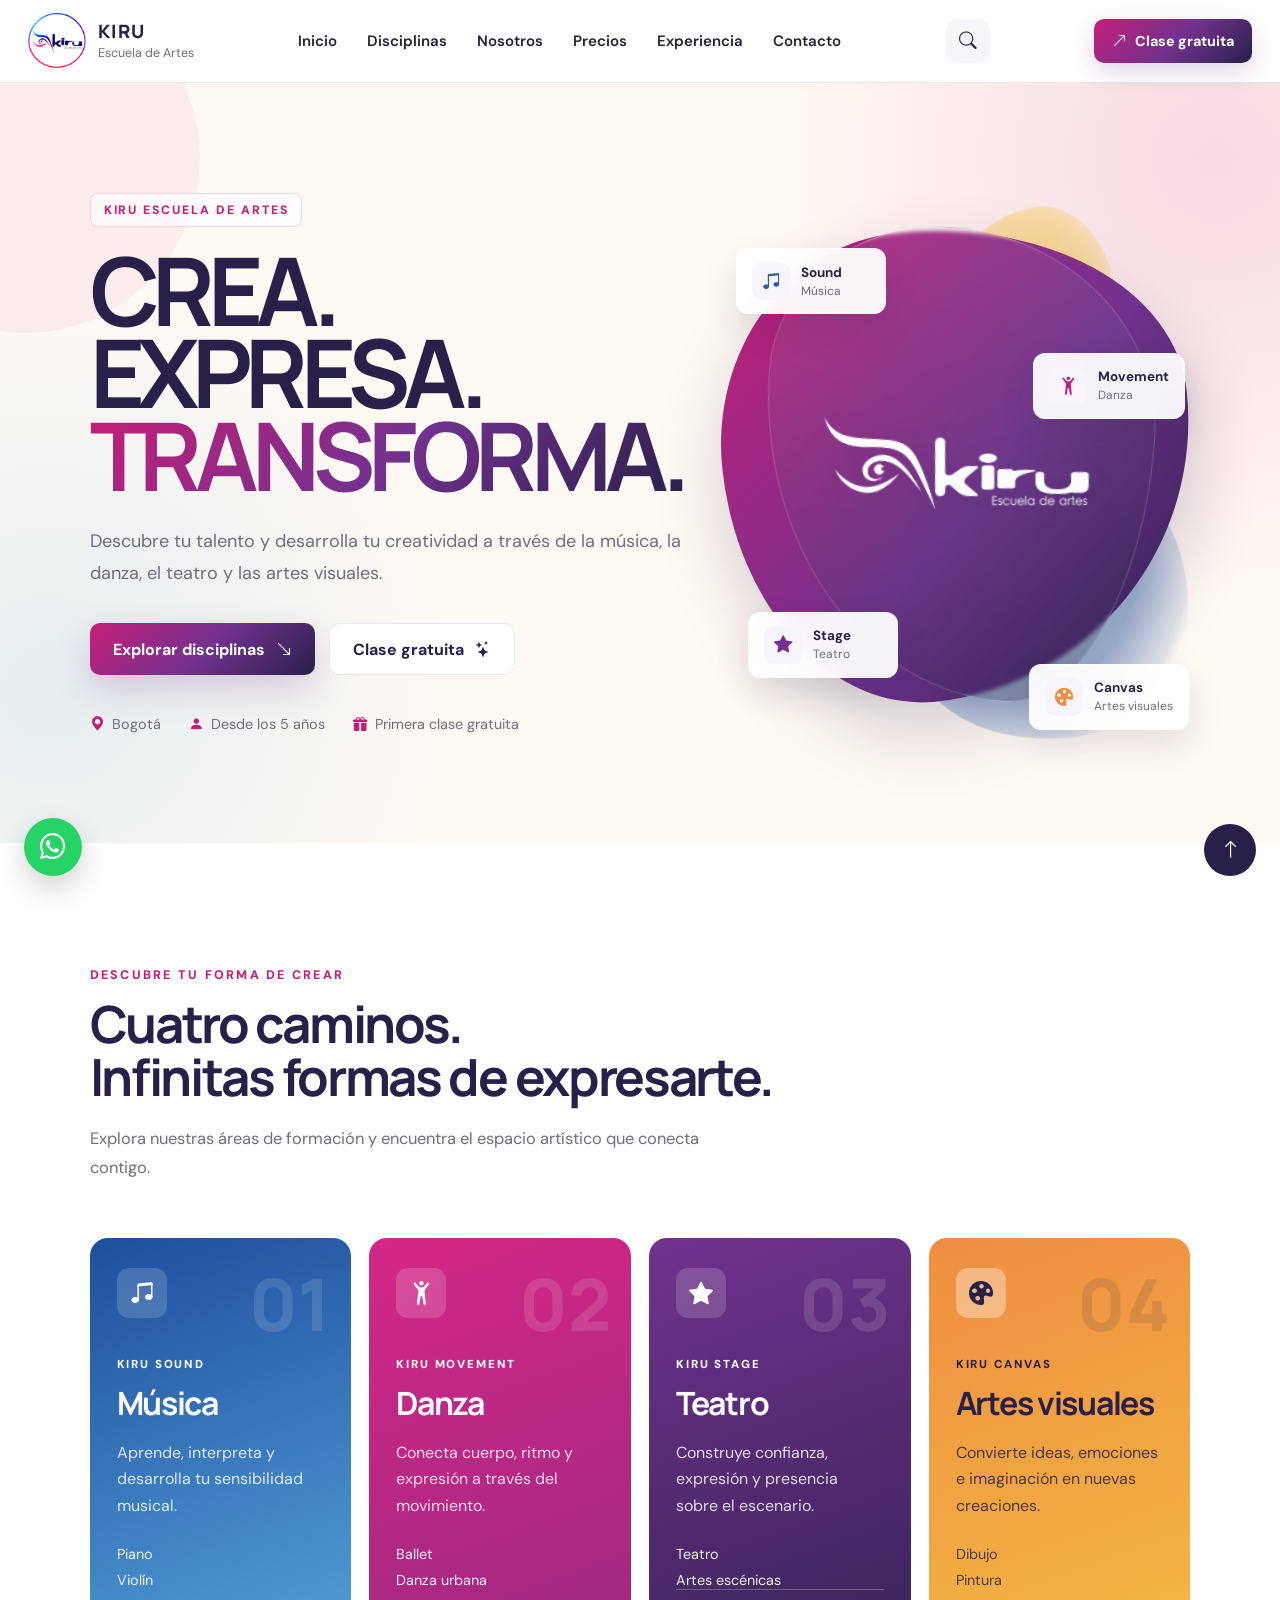
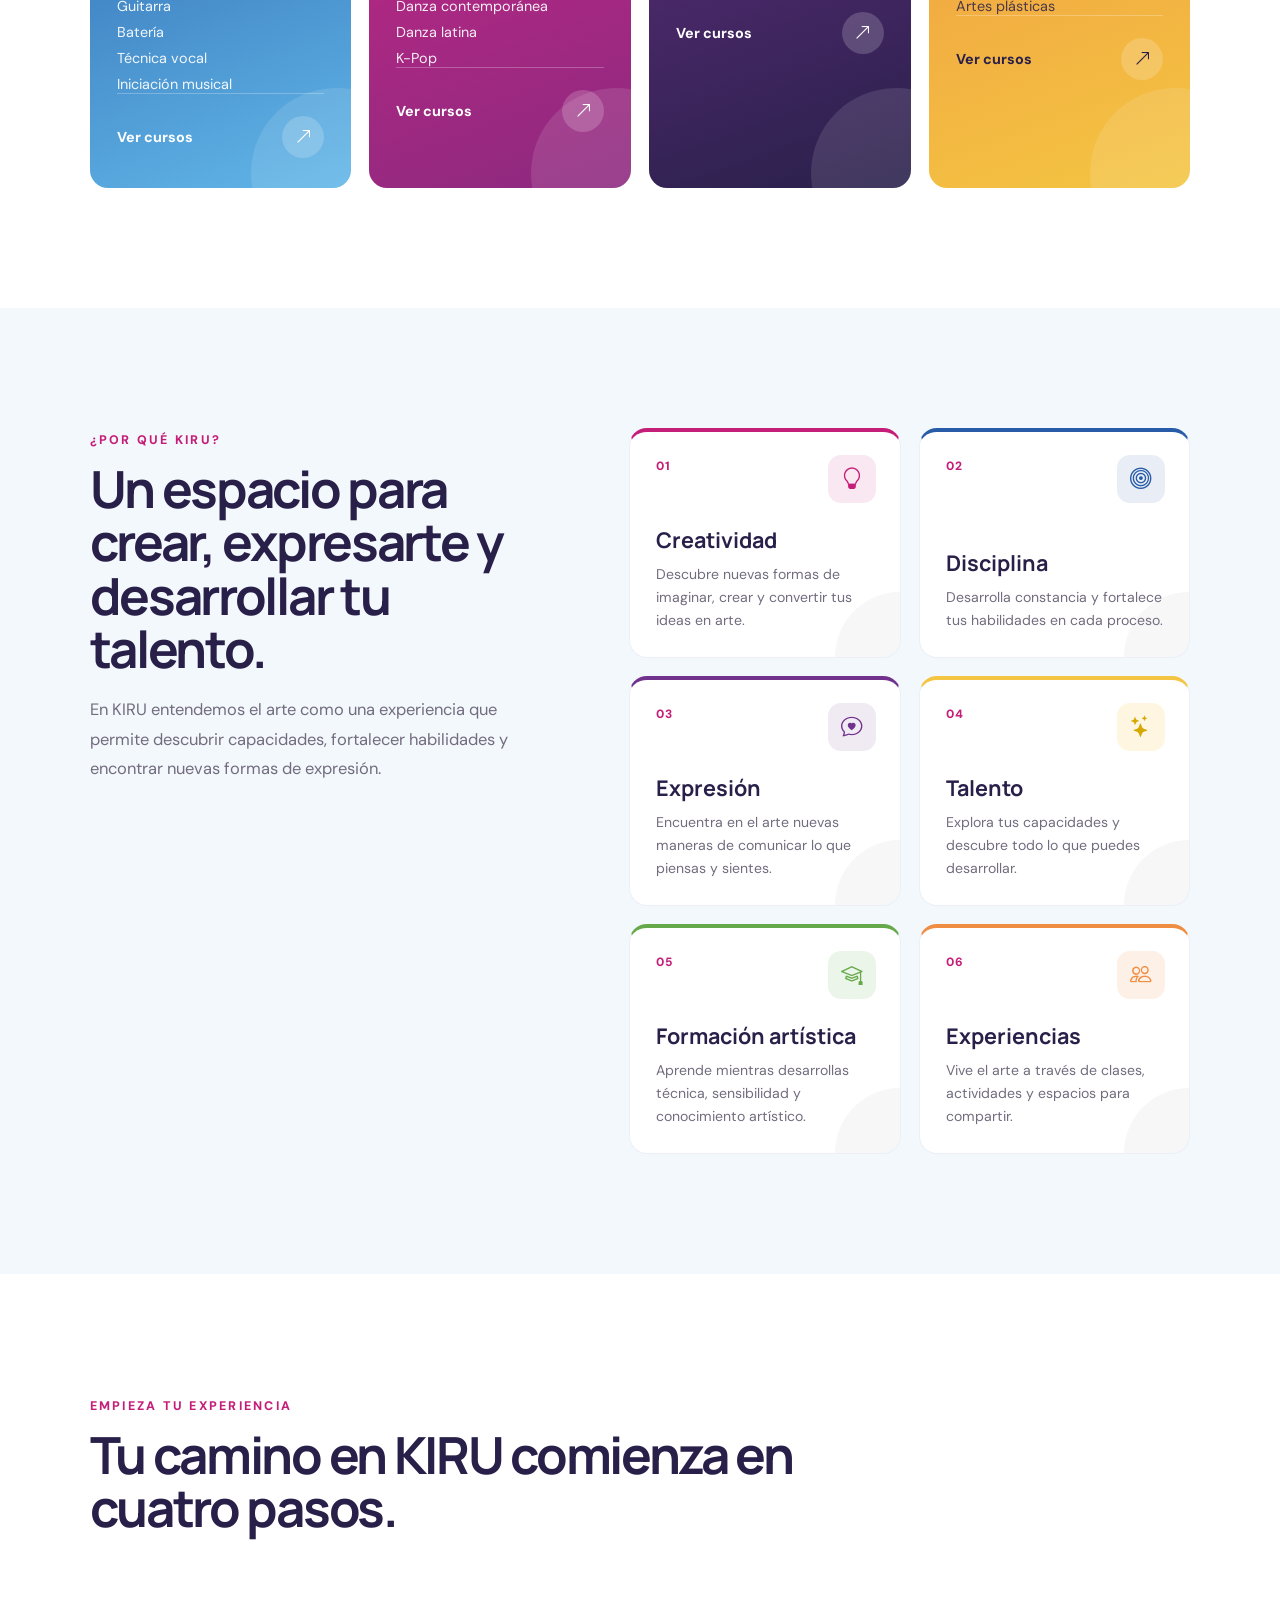
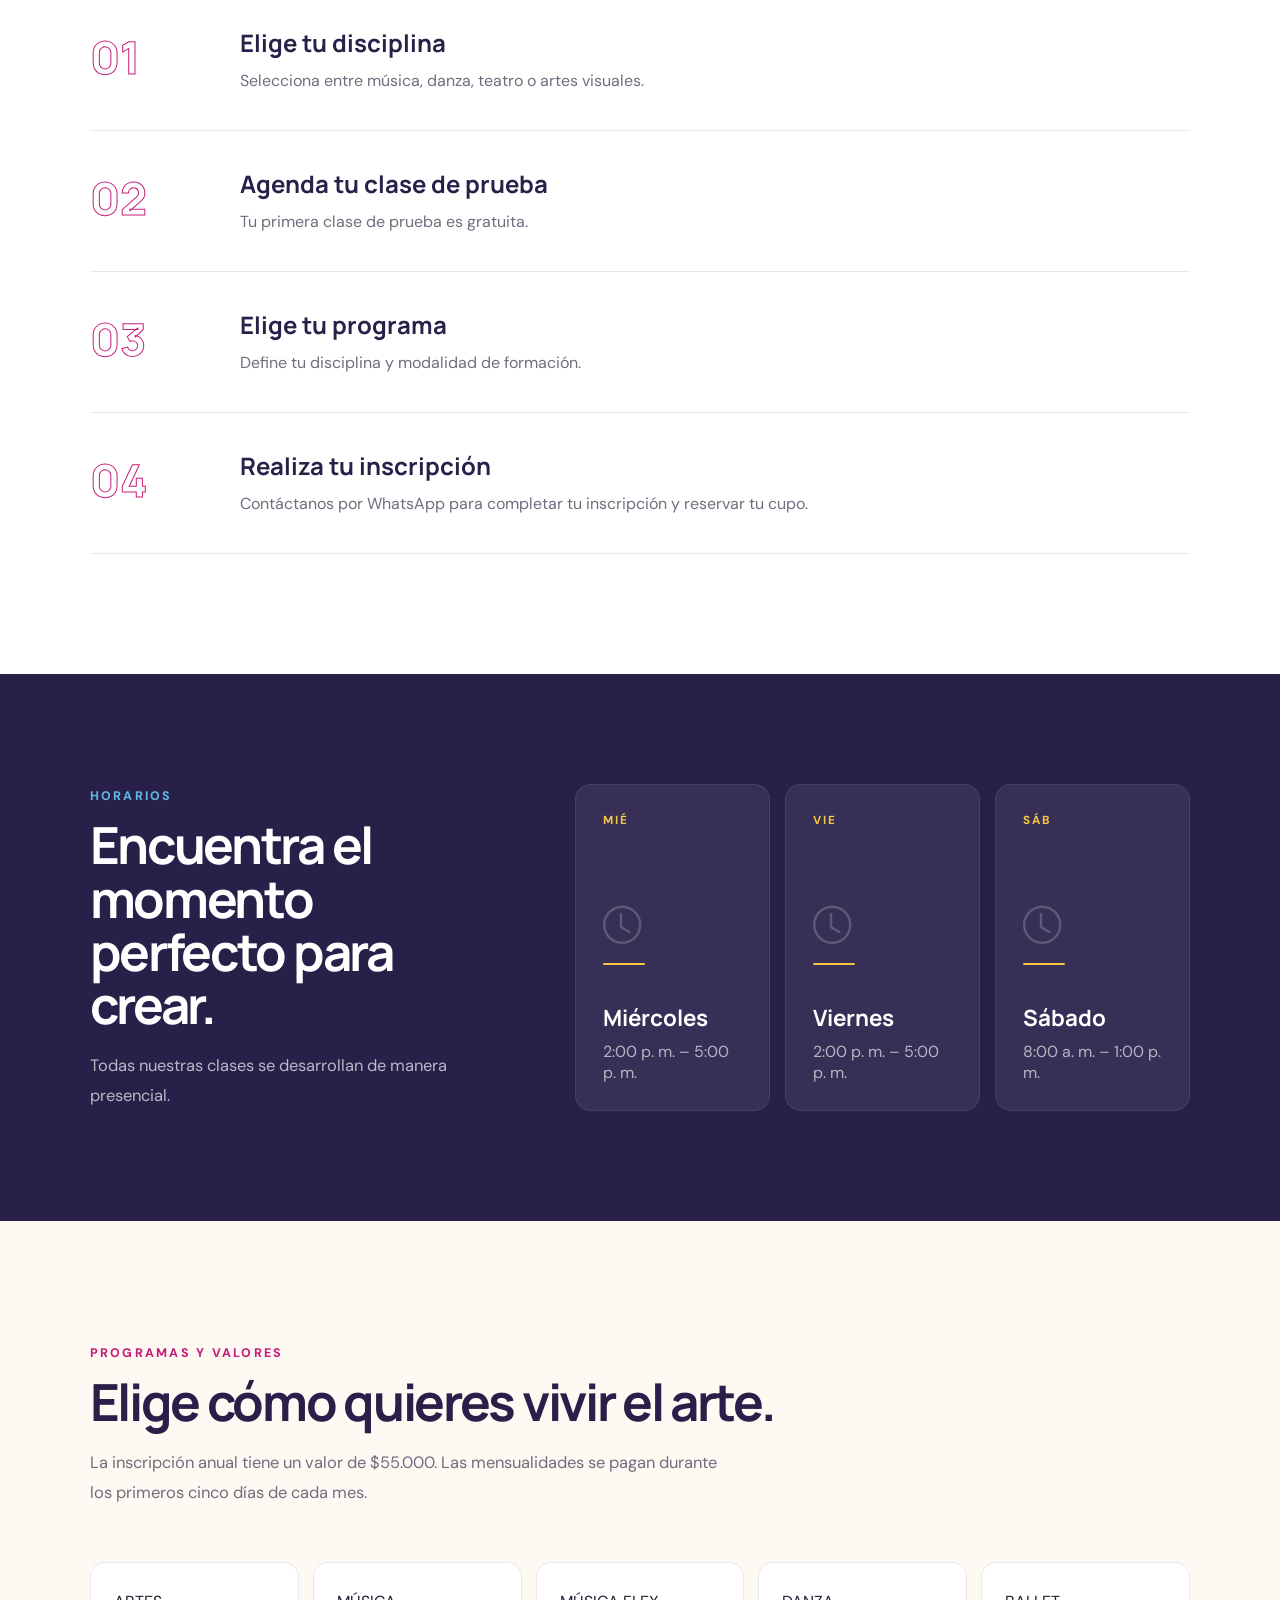
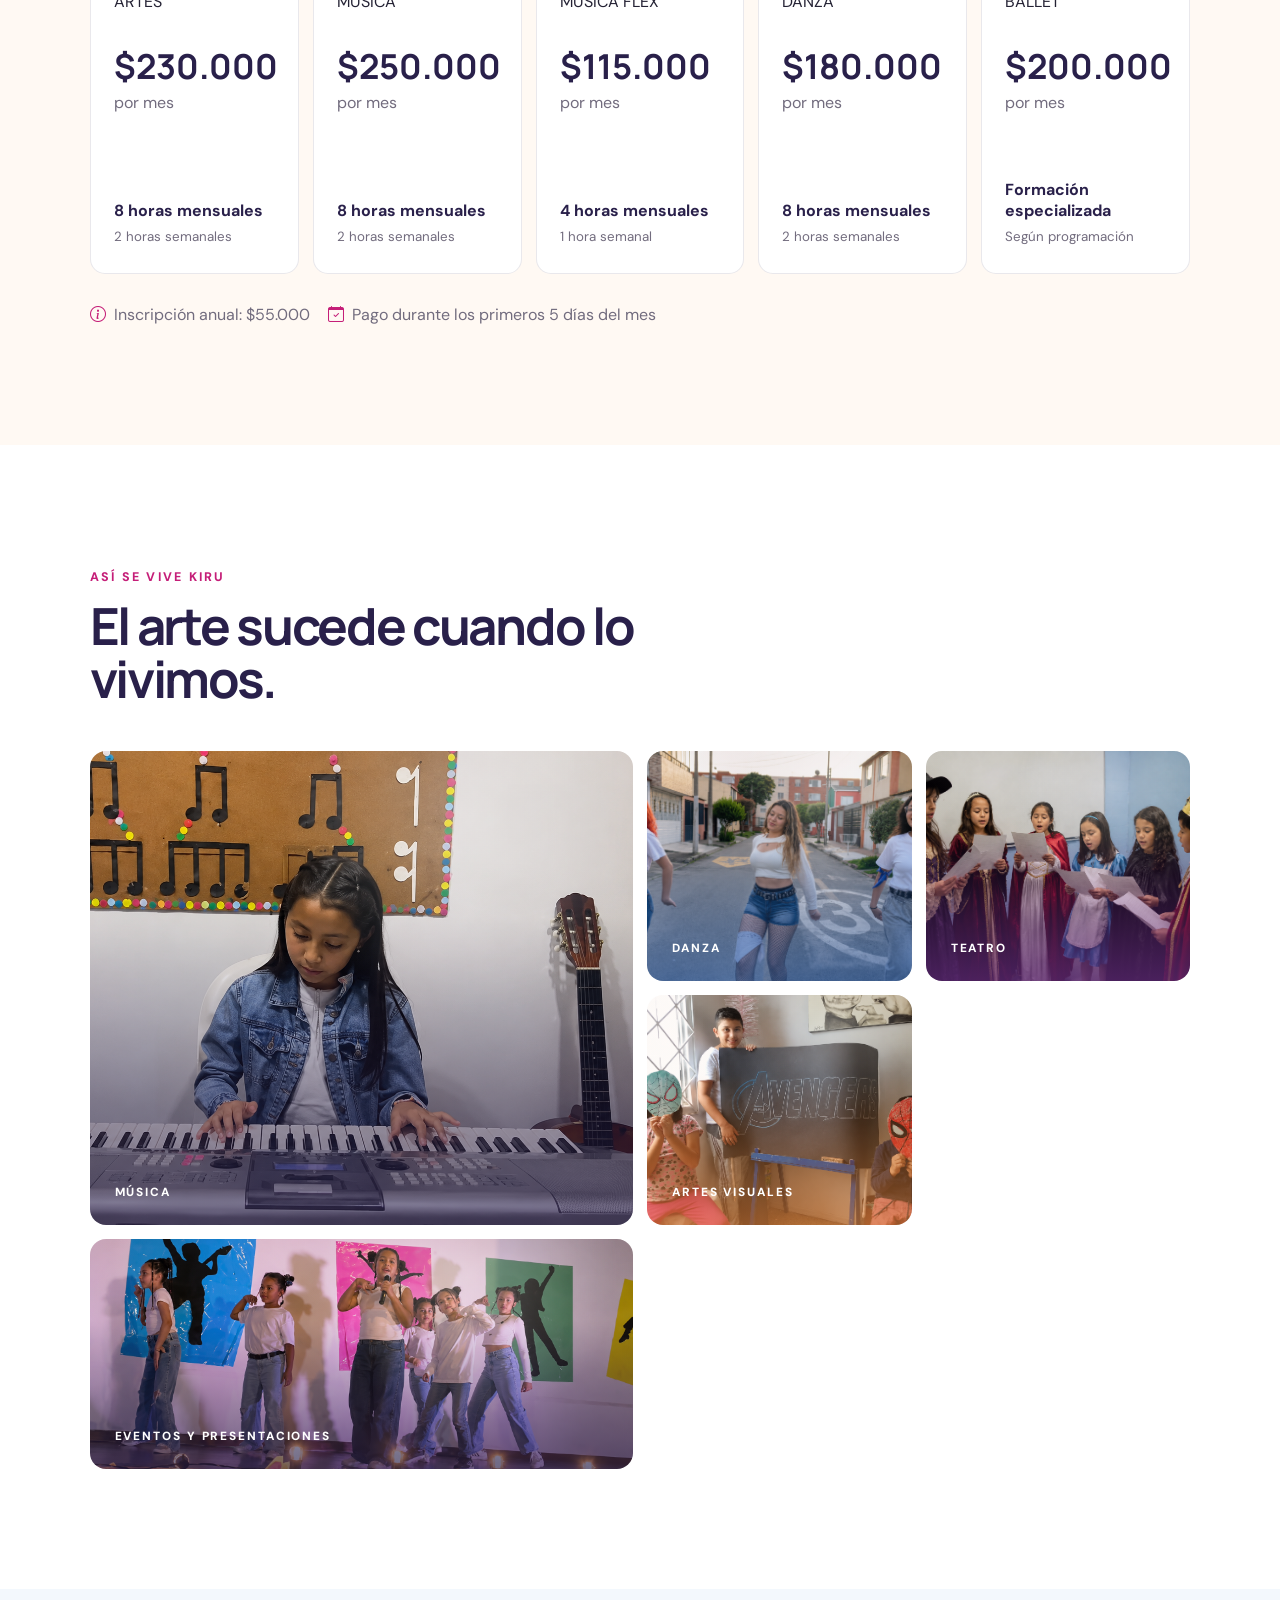
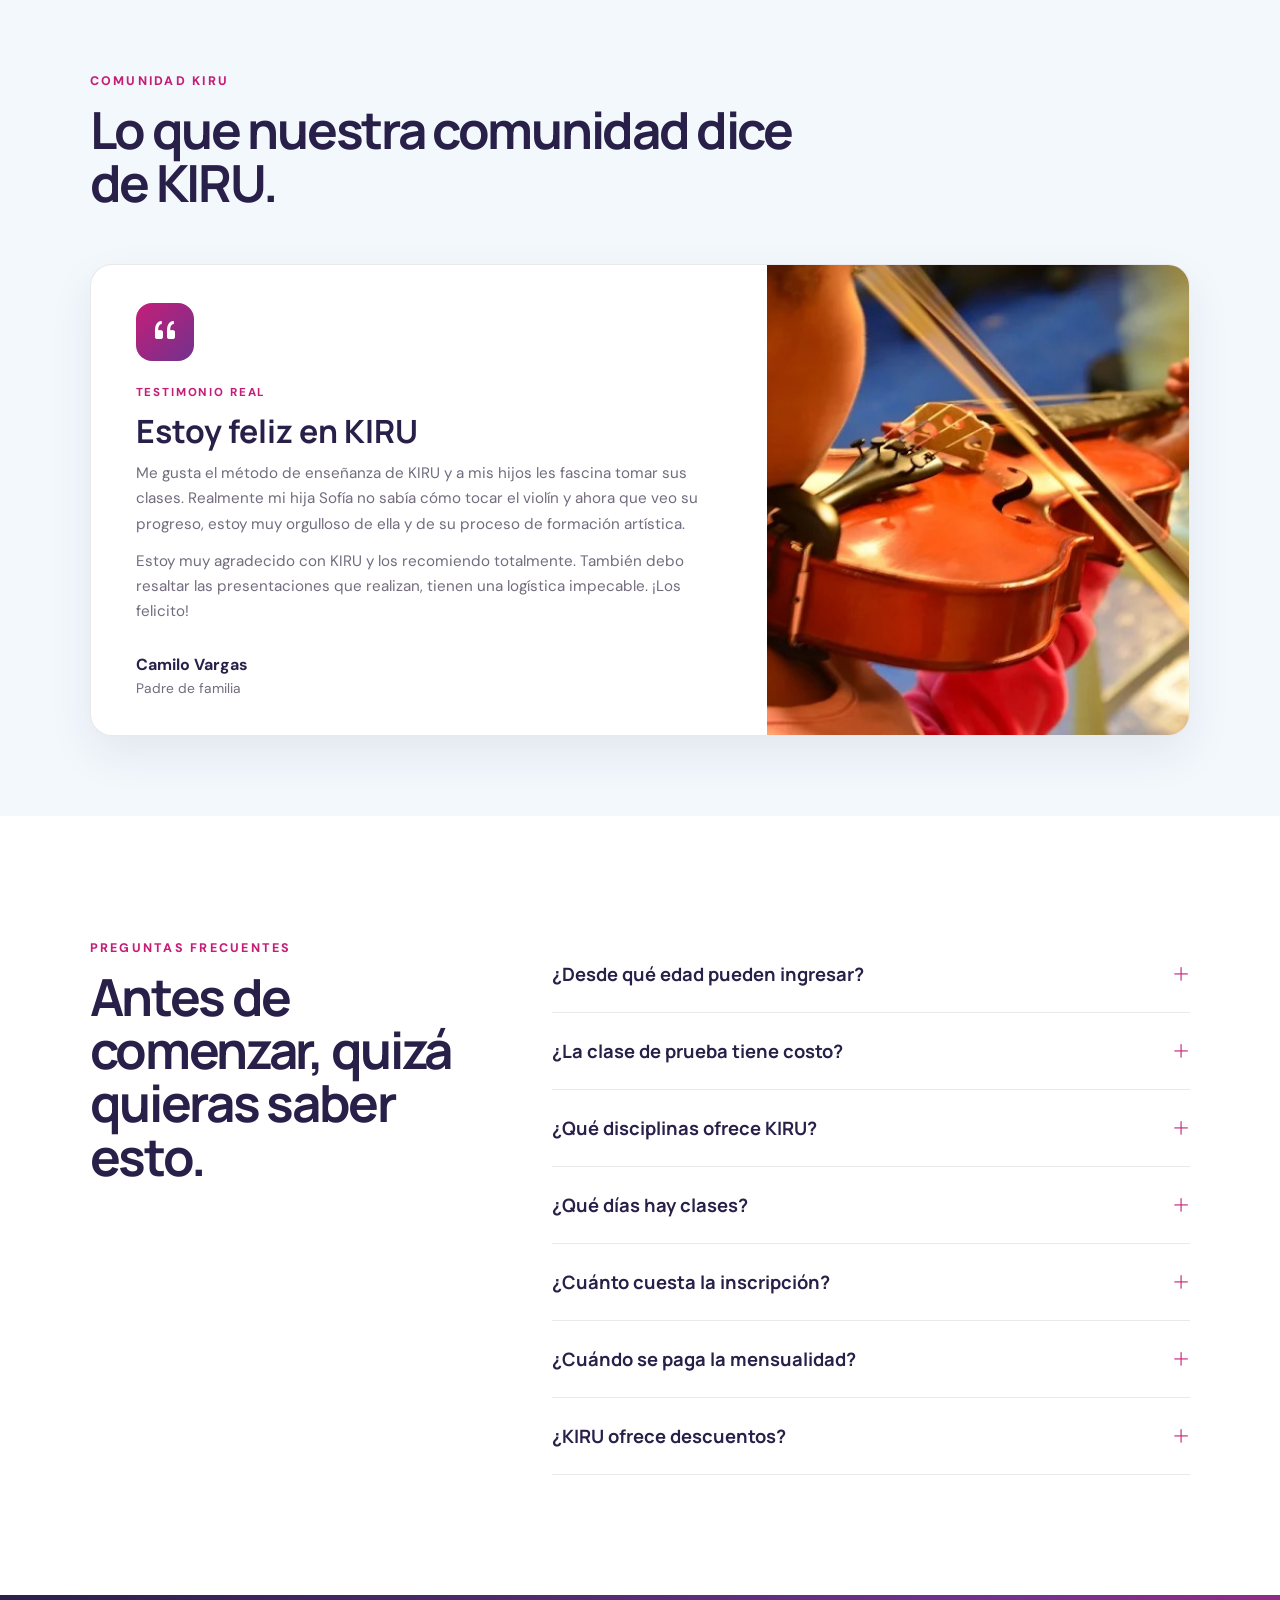
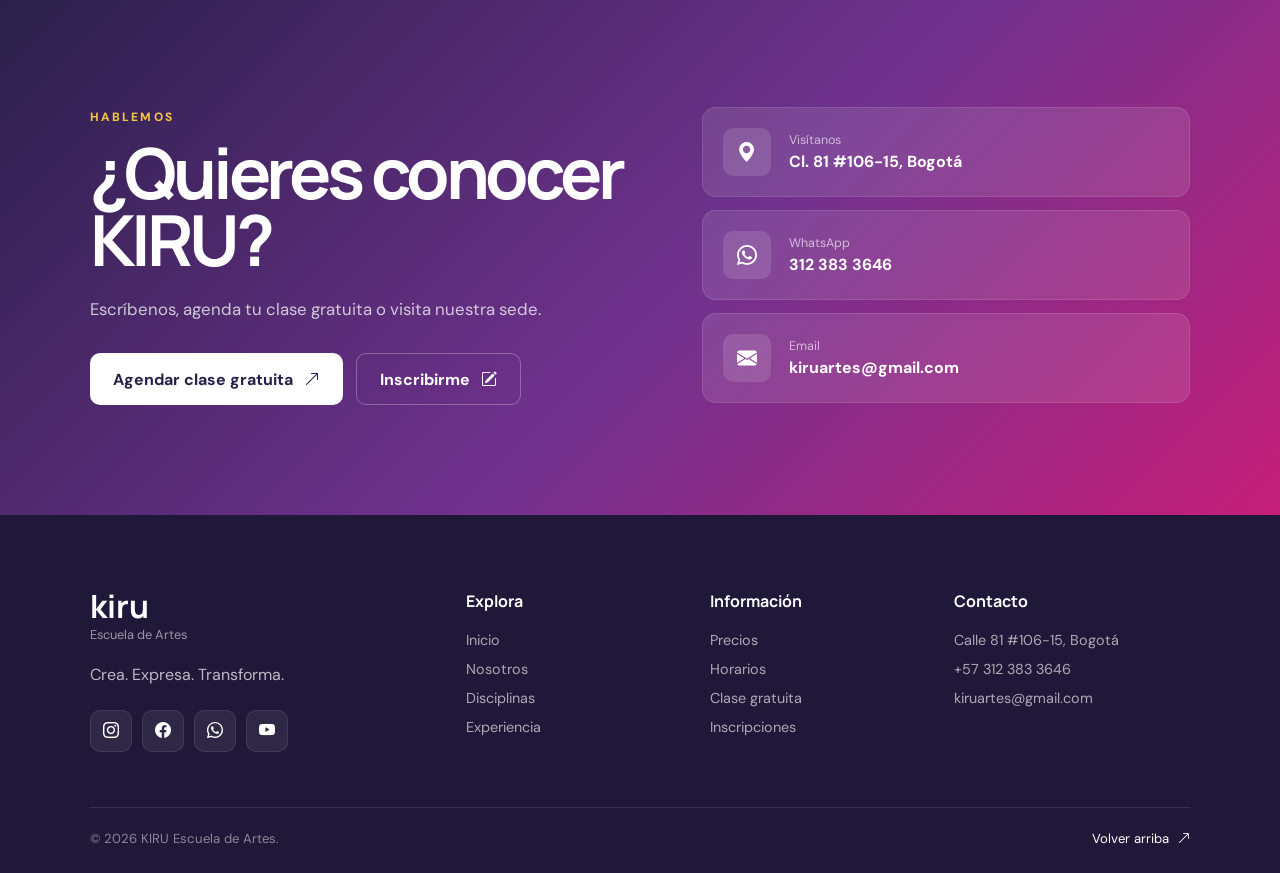
==== index.html @ ba05b303 "Finaliza index de KIRU y prepara subpagina de Musica" ====
<!DOCTYPE html>
<html lang="es">

<head>
    <meta charset="UTF-8">

    <meta name="viewport" content="width=device-width, initial-scale=1.0">

    <title>KIRU Escuela de Artes | Crea. Expresa. Transforma.</title>

    <meta
        name="description"
        content="KIRU Escuela de Artes en Bogotá. Formación en música, danza, teatro y artes visuales desde los 5 años."
    >

    <!-- Google Fonts -->
    <link rel="preconnect" href="https://fonts.googleapis.com">
    <link rel="preconnect" href="https://fonts.gstatic.com" crossorigin>

    <link
        href="https://fonts.googleapis.com/css2?family=DM+Sans:wght@400;500;600;700&family=Manrope:wght@400;500;600;700;800&display=swap"
        rel="stylesheet"
    >

    <!-- Bootstrap Icons -->
    <link
        rel="stylesheet"
        href="https://cdn.jsdelivr.net/npm/bootstrap-icons@1.11.3/font/bootstrap-icons.min.css"
    >

    <!-- CSS -->
    <link rel="stylesheet" href="estilos.css">
</head>

<body id="top">


<!-- =============================================
HEADER
============================================= -->

<header class="kiru-header">

    <div class="kiru-nav">

        <a href="#inicio" class="kiru-logo">
            <img src="img/logo.png" alt="KIRU Escuela de Artes">

            <div class="kiru-logo-text">
                <strong>KIRU</strong>
                <span>Escuela de Artes</span>
            </div>
        </a>

        <nav class="kiru-menu" aria-label="Navegación principal">

            <a href="#inicio">Inicio</a>
            <a href="#disciplinas">Disciplinas</a>
            <a href="#nosotros">Nosotros</a>
            <a href="#precios">Precios</a>
            <a href="#experiencia">Experiencia</a>
            <a href="#contacto">Contacto</a>

        </nav>

        <button
    class="kiru-search-toggle"
    type="button"
    aria-label="Buscar cursos"
>
    <i class="bi bi-search"></i>
</button>

        <a href="https://wa.me/573123833646?text=Hola%2C%20quiero%20agendar%20una%20clase%20gratuita%20en%20KIRU."
            target="_blank"
            rel="noopener" 
            class="kiru-header-cta"
        >
            <i class="bi bi-arrow-up-right"></i>
            Clase gratuita
        </a>

        <button
            class="kiru-menu-toggle"
            type="button"
            aria-label="Abrir menú"
            aria-expanded="false"
        >
            <i class="bi bi-list"></i>
        </button>

    </div>

</header>

<div class="kiru-search-panel">

    <div class="kiru-search-box">

        <div class="kiru-search-input-wrap">

            <i class="bi bi-search"></i>

            <input
                type="text"
                id="kiruSearchInput"
                placeholder="¿Qué quieres aprender?"
                autocomplete="off"
            >

            <button
                type="button"
                class="kiru-search-close"
                aria-label="Cerrar buscador"
            >
                <i class="bi bi-x-lg"></i>
            </button>

        </div>

        <div
            class="kiru-search-results"
            id="kiruSearchResults"
        ></div>

    </div>

</div>

<main>

<!-- =============================================
HERO
============================================= -->

<section class="kiru-hero" id="inicio">

    <div class="hero-content">

        <span class="hero-eyebrow">
            KIRU ESCUELA DE ARTES
        </span>

        <h1>
            CREA.<br>
            EXPRESA.<br>
            <span>TRANSFORMA.</span>
        </h1>

        <p>
            Descubre tu talento y desarrolla tu creatividad a través
            de la música, la danza, el teatro y las artes visuales.
        </p>

        <div class="hero-actions">

            <a href="#disciplinas" class="kiru-btn hero-primary">
                Explorar disciplinas
                <i class="bi bi-arrow-down-right"></i>
            </a>

            <a
            href="https://wa.me/573123833646?text=Hola%2C%20quiero%20agendar%20una%20clase%20gratuita%20en%20KIRU."
            target="_blank"
            rel="noopener"
            class="kiru-btn hero-secondary"
>                Clase gratuita
                <i class="bi bi-stars"></i>
            </a>

        </div>

        <div class="hero-details">

            <span>
                <i class="bi bi-geo-alt-fill"></i>
                Bogotá
            </span>

            <span>
                <i class="bi bi-person-fill"></i>
                Desde los 5 años
            </span>

            <span>
                <i class="bi bi-gift-fill"></i>
                Primera clase gratuita
            </span>

        </div>

    </div>


    <div class="hero-art">

    <div class="hero-art-backdrop"></div>

    <div class="hero-watercolor hero-watercolor-blue"></div>
    <div class="hero-watercolor hero-watercolor-yellow"></div>

    <div class="hero-art-main">

        <img
            src="img/logo2.png"
            alt="KIRU Escuela de Artes"
            class="hero-kiru-logo"
        >

    </div>


    <div class="hero-floating hero-floating-1">

        <i class="bi bi-music-note-beamed"></i>

        <span>
            <strong>Sound</strong>
            Música
        </span>

    </div>


    <div class="hero-floating hero-floating-2">

        <i class="bi bi-person-arms-up"></i>

        <span>
            <strong>Movement</strong>
            Danza
        </span>

    </div>


    <div class="hero-floating hero-floating-3">

        <i class="bi bi-star-fill"></i>
        <span>
            <strong>Stage</strong>
            Teatro
        </span>

    </div>


    <div class="hero-floating hero-floating-4">

        <i class="bi bi-palette-fill"></i>

        <span>
            <strong>Canvas</strong>
            Artes visuales
        </span>

    </div>

</div>

</section>



<!-- =============================================
DISCIPLINAS
============================================= -->

<section class="disciplines" id="disciplinas">

    <div class="section-heading">

        <span>DESCUBRE TU FORMA DE CREAR</span>

        <h2>
            Cuatro caminos.<br>
            Infinitas formas de expresarte.
        </h2>

        <p>
            Explora nuestras áreas de formación y encuentra
            el espacio artístico que conecta contigo.
        </p>

    </div>


    <div class="discipline-grid">

        <!-- SOUND -->

        <article class="discipline-card discipline-sound">

            <div class="discipline-number">01</div>

            <i class="bi bi-music-note-beamed"></i>

            <span>KIRU SOUND</span>

            <h3>Música</h3>

            <p>
                Aprende, interpreta y desarrolla tu sensibilidad musical.
            </p>

            <ul>
                <li>Piano</li>
                <li>Violín</li>
                <li>Guitarra</li>
                <li>Batería</li>
                <li>Técnica vocal</li>
                <li>Iniciación musical</li>
            </ul>

<a href="paginas/musica.html" class="discipline-more">
    <span>Ver cursos</span>

    <span class="discipline-arrow">
        <i class="bi bi-arrow-up-right"></i>
    </span>
</a>

        </article>


        <!-- MOVEMENT -->

        <article class="discipline-card discipline-movement">

            <div class="discipline-number">02</div>

            <i class="bi bi-person-arms-up"></i>

            <span>KIRU MOVEMENT</span>

            <h3>Danza</h3>

            <p>
                Conecta cuerpo, ritmo y expresión a través del movimiento.
            </p>

            <ul>
                <li>Ballet</li>
                <li>Danza urbana</li>
                <li>Danza contemporánea</li>
                <li>Danza latina</li>
                <li>K-Pop</li>
            </ul>

<a href="paginas/danza.html" class="discipline-more">
    <span>Ver cursos</span>

    <span class="discipline-arrow">
        <i class="bi bi-arrow-up-right"></i>
    </span>
</a>

        </article>


        <!-- STAGE -->

        <article class="discipline-card discipline-stage">

            <div class="discipline-number">03</div>

            <i class="bi bi-star-fill"></i>

            <span>KIRU STAGE</span>

            <h3>Teatro</h3>

            <p>
                Construye confianza, expresión y presencia sobre el escenario.
            </p>

            <ul>
                <li>Teatro</li>
                <li>Artes escénicas</li>
            </ul>

<a href="paginas/teatro.html" class="discipline-more">
    <span>Ver cursos</span>

    <span class="discipline-arrow">
        <i class="bi bi-arrow-up-right"></i>
    </span>
</a>

        </article>


        <!-- CANVAS -->

        <article class="discipline-card discipline-canvas">

            <div class="discipline-number">04</div>

            <i class="bi bi-palette-fill"></i>

            <span>KIRU CANVAS</span>

            <h3>Artes visuales</h3>

            <p>
                Convierte ideas, emociones e imaginación en nuevas creaciones.
            </p>

            <ul>
                <li>Dibujo</li>
                <li>Pintura</li>
                <li>Artes plásticas</li>
            </ul>

<a href="paginas/artes-plasticas.html" class="discipline-more">
    <span>Ver cursos</span>

    <span class="discipline-arrow">
        <i class="bi bi-arrow-up-right"></i>
    </span>
</a>

        </article>

    </div>

</section>



<!-- =============================================
¿POR QUÉ KIRU?
============================================= -->

<section class="why-kiru" id="nosotros">

    <div class="why-kiru-intro">

        <span>¿POR QUÉ KIRU?</span>

        <h2>
            Un espacio para crear,
            expresarte y desarrollar tu talento.
        </h2>

        <p>
            En KIRU entendemos el arte como una experiencia
            que permite descubrir capacidades, fortalecer
            habilidades y encontrar nuevas formas de expresión.
        </p>

    </div>


    <div class="why-kiru-values">

    <!-- 01 -->
    <div class="why-value value-creativity">
        <span>01</span>

        <i class="bi bi-lightbulb"></i>

        <div class="why-value-content">
            <h3>Creatividad</h3>
            <p>
                Descubre nuevas formas de imaginar,
                crear y convertir tus ideas en arte.
            </p>
        </div>
    </div>


    <!-- 02 -->
    <div class="why-value value-discipline">
        <span>02</span>

        <i class="bi bi-bullseye"></i>

        <div class="why-value-content">
            <h3>Disciplina</h3>
            <p>
                Desarrolla constancia y fortalece
                tus habilidades en cada proceso.
            </p>
        </div>
    </div>


    <!-- 03 -->
    <div class="why-value value-expression">
        <span>03</span>

        <i class="bi bi-chat-heart"></i>

        <div class="why-value-content">
            <h3>Expresión</h3>
            <p>
                Encuentra en el arte nuevas maneras
                de comunicar lo que piensas y sientes.
            </p>
        </div>
    </div>


    <!-- 04 -->
    <div class="why-value value-talent">
        <span>04</span>

        <i class="bi bi-stars"></i>

        <div class="why-value-content">
            <h3>Talento</h3>
            <p>
                Explora tus capacidades y descubre
                todo lo que puedes desarrollar.
            </p>
        </div>
    </div>


    <!-- 05 -->
    <div class="why-value value-training">
        <span>05</span>

        <i class="bi bi-mortarboard"></i>

        <div class="why-value-content">
            <h3>Formación artística</h3>
            <p>
                Aprende mientras desarrollas técnica,
                sensibilidad y conocimiento artístico.
            </p>
        </div>
    </div>


    <!-- 06 -->
    <div class="why-value value-experience">
        <span>06</span>

        <i class="bi bi-people"></i>

        <div class="why-value-content">
            <h3>Experiencias</h3>
            <p>
                Vive el arte a través de clases,
                actividades y espacios para compartir.
            </p>
        </div>
    </div>

</div>

</section>

<!-- =============================================
PROCESO
============================================= -->

<section class="kiru-process" id="proceso">

    <div class="section-heading">

        <span>EMPIEZA TU EXPERIENCIA</span>

        <h2>
            Tu camino en KIRU
            comienza en cuatro pasos.
        </h2>

    </div>


    <div class="process-list">

        <article>

            <span>01</span>

            <div>
                <h3>Elige tu disciplina</h3>

                <p>
                    Selecciona entre música, danza,
                    teatro o artes visuales.
                </p>
            </div>

        </article>


        <article>

            <span>02</span>

            <div>
                <h3>Agenda tu clase de prueba</h3>

                <p>
                    Tu primera clase de prueba es gratuita.
                </p>
            </div>

        </article>


        <article>

            <span>03</span>

            <div>
                <h3>Elige tu programa</h3>

                <p>
                    Define tu disciplina y modalidad de formación.
                </p>
            </div>

        </article>


        <article>

            <span>04</span>

            <div>
                <h3>Realiza tu inscripción</h3>

                <p>
                    Contáctanos por WhatsApp para completar tu inscripción y reservar tu cupo.
                </p>
            </div>

        </article>

    </div>

</section>



<!-- =============================================
HORARIOS
============================================= -->

<section class="schedule" id="horarios">

    <div class="schedule-intro">

        <span>HORARIOS</span>

        <h2>
            Encuentra el momento
            perfecto para crear.
        </h2>

        <p>
            Todas nuestras clases se desarrollan
            de manera presencial.
        </p>

    </div>


    <div class="schedule-days">

        <article>
            <span>MIÉ</span>

            <div class="schedule-visual">
                <i class="bi bi-clock"></i>
                <span></span>
            </div>

            <h3>Miércoles</h3>
            <p>2:00 p. m. – 5:00 p. m.</p>
        </article>

        <article>
            <span>VIE</span>

            <div class="schedule-visual">
                <i class="bi bi-clock"></i>
                <span></span>
            </div>
            
            <h3>Viernes</h3>
            <p>2:00 p. m. – 5:00 p. m.</p>
        </article>

        <article>
            <span>SÁB</span>
            
            <div class="schedule-visual">
                <i class="bi bi-clock"></i>
                <span></span>
            </div>

            <h3>Sábado</h3>
            <p>8:00 a. m. – 1:00 p. m.</p>
        </article>

    </div>

</section>



<!-- =============================================
PRECIOS
============================================= -->

<section class="pricing" id="precios">

    <div class="section-heading">

        <span>PROGRAMAS Y VALORES</span>

        <h2>
            Elige cómo quieres
            vivir el arte.
        </h2>

        <p>
            La inscripción anual tiene un valor de $55.000.
            Las mensualidades se pagan durante los primeros
            cinco días de cada mes.
        </p>

    </div>


    <div class="pricing-grid">

        <article class="price-card">
        <a
    href="https://wa.me/573123833646?text=Hola%2C%20estoy%20interesado%2Fa%20en%20el%20programa%20de%20Artes%20de%20KIRU.%20Quisiera%20informaci%C3%B3n%20sobre%20inscripci%C3%B3n%2C%20horarios%20y%20forma%20de%20pago."
    target="_blank"
    rel="noopener"
    class="price-card-link"
>
            <span>ARTES</span>

            <h3>$230.000</h3>

            <p>por mes</p>

            <strong>8 horas mensuales</strong>

            <small>
                2 horas semanales
            </small>

        </a>
        </article>


        <article class="price-card">
        <a
    href="https://wa.me/573123833646?text=Hola%2C%20estoy%20interesado%2Fa%20en%20el%20programa%20de%20M%C3%BAsica%20de%20KIRU.%20Quisiera%20informaci%C3%B3n%20sobre%20inscripci%C3%B3n%2C%20horarios%20y%20forma%20de%20pago."
    target="_blank"
    rel="noopener"
    class="price-card-link"
>

            <span>MÚSICA</span>

            <h3>$250.000</h3>

            <p>por mes</p>

            <strong>8 horas mensuales</strong>

            <small>
                2 horas semanales
            </small>

        </a>
        </article>


        <article class="price-card">
        <a
    href="https://wa.me/573123833646?text=Hola%2C%20estoy%20interesado%2Fa%20en%20M%C3%BAsica%20Flex%20de%20KIRU.%20Quisiera%20informaci%C3%B3n%20sobre%20inscripci%C3%B3n%2C%20horarios%20y%20forma%20de%20pago."
    target="_blank"
    rel="noopener"
    class="price-card-link"
>


            <span>MÚSICA FLEX</span>

            <h3>$115.000</h3>

            <p>por mes</p>

            <strong>4 horas mensuales</strong>

            <small>
                1 hora semanal
            </small>

        </a>
        </article>


        <article class="price-card">
        <a
    href="https://wa.me/573123833646?text=Hola%2C%20estoy%20interesado%2Fa%20en%20el%20programa%20de%20Danza%20de%20KIRU.%20Quisiera%20informaci%C3%B3n%20sobre%20inscripci%C3%B3n%2C%20horarios%20y%20forma%20de%20pago."
    target="_blank"
    rel="noopener"
    class="price-card-link"
>

            <span>DANZA</span>

            <h3>$180.000</h3>

            <p>por mes</p>

            <strong>8 horas mensuales</strong>

            <small>
                2 horas semanales
            </small>

        </a>
        </article>


        <article class="price-card">
        <a
    href="https://wa.me/573123833646?text=Hola%2C%20estoy%20interesado%2Fa%20en%20el%20programa%20de%20Ballet%20de%20KIRU.%20Quisiera%20informaci%C3%B3n%20sobre%20inscripci%C3%B3n%2C%20horarios%20y%20forma%20de%20pago."
    target="_blank"
    rel="noopener"
    class="price-card-link"
>

            <span>BALLET</span>

            <h3>$200.000</h3>

            <p>por mes</p>

            <strong>Formación especializada</strong>

            <small>
                Según programación
            </small>

        </a>
        </article>

    </div>


    <div class="pricing-footer">

        <span>
            <i class="bi bi-info-circle"></i>
            Inscripción anual: $55.000
        </span>

        <span>
            <i class="bi bi-calendar-check"></i>
            Pago durante los primeros 5 días del mes
        </span>

    </div>

</section>



<!-- =============================================
EXPERIENCIA KIRU
============================================= -->

<section class="kiru-experience" id="experiencia">

    <div class="experience-heading">

        <span>ASÍ SE VIVE KIRU</span>

        <h2>
            El arte sucede
            cuando lo vivimos.
        </h2>

    </div>


    <div class="experience-grid">

        <div class="experience-item experience-large experience-music">
            <span>MÚSICA</span>
        </div>

        <div class="experience-item experience-dance">
            <span>DANZA</span>
        </div>

        <div class="experience-item experience-theater">
            <span>TEATRO</span>
        </div>

        <div class="experience-item experience-art">
            <span>ARTES VISUALES</span>
        </div>

        <div class="experience-item experience-wide experience-events">
            <span>EVENTOS Y PRESENTACIONES</span>
        </div>

    </div>

</section>



<!-- =============================================
TESTIMONIOS
============================================= -->

<section class="testimonials" id="testimonios">

    <div class="section-heading">

        <span>COMUNIDAD KIRU</span>

        <h2>
            Lo que nuestra comunidad
            dice de KIRU.
        </h2>

    </div>

    <div class="testimonial-card">

    <div class="testimonial-content">

        <div class="testimonial-quote">
            <i class="bi bi-quote"></i>
        </div>

        <span class="testimonial-label">TESTIMONIO REAL</span>

        <h3>Estoy feliz en KIRU</h3>

        <p>
            Me gusta el método de enseñanza de KIRU y a mis hijos
            les fascina tomar sus clases. Realmente mi hija Sofía
            no sabía cómo tocar el violín y ahora que veo su progreso,
            estoy muy orgulloso de ella y de su proceso de formación artística.
        </p>

        <p>
            Estoy muy agradecido con KIRU y los recomiendo totalmente.
            También debo resaltar las presentaciones que realizan,
            tienen una logística impecable. ¡Los felicito!
        </p>

        <div class="testimonial-author">
            <strong>Camilo Vargas</strong>
            <span>Padre de familia</span>
        </div>

    </div>

    <div class="testimonial-image">
        <img src="img/testimonio-violin.png"
            alt="Estudiante de KIRU tocando violín">
    </div>

</div>

</section>



<!-- =============================================
PREGUNTAS FRECUENTES
============================================= -->

<section class="faq" id="preguntas">

    <div class="faq-heading">

        <span>PREGUNTAS FRECUENTES</span>

        <h2>
            Antes de comenzar,
            quizá quieras saber esto.
        </h2>

    </div>


    <div class="faq-list">

        <details>
            <summary>
                ¿Desde qué edad pueden ingresar?
                <i class="bi bi-plus-lg"></i>
            </summary>

            <p>
                Los estudiantes pueden ingresar a KIRU
                desde los 5 años.
            </p>
        </details>


        <details>

            <summary>
                ¿La clase de prueba tiene costo?
                <i class="bi bi-plus-lg"></i>
            </summary>

            <p>
                No. La primera clase de prueba es gratuita.
            </p>

        </details>


        <details>

            <summary>
                ¿Qué disciplinas ofrece KIRU?
                <i class="bi bi-plus-lg"></i>
            </summary>

            <p>
                Música, danza, teatro y artes visuales.
            </p>

        </details>


        <details>

            <summary>
                ¿Qué días hay clases?
                <i class="bi bi-plus-lg"></i>
            </summary>

            <p>
                Miércoles, viernes y sábado.
            </p>

        </details>


        <details>

            <summary>
                ¿Cuánto cuesta la inscripción?
                <i class="bi bi-plus-lg"></i>
            </summary>

            <p>
                La inscripción tiene un valor de $55.000
                y se realiza una vez al año.
            </p>

        </details>


        <details>

            <summary>
                ¿Cuándo se paga la mensualidad?
                <i class="bi bi-plus-lg"></i>
            </summary>

            <p>
                Durante los primeros cinco días de cada mes.
            </p>

        </details>


        <details>

            <summary>
                ¿KIRU ofrece descuentos?
                <i class="bi bi-plus-lg"></i>
            </summary>

            <p>
                Existe un 5% de descuento para quienes toman
                dos cursos y un 5% de descuento familiar,
                según las condiciones establecidas por KIRU.
            </p>

        </details>

    </div>

</section>



<!-- =============================================
CONTACTO
============================================= -->

<section class="contact" id="contacto">

    <div class="contact-main">

        <span>HABLEMOS</span>

        <h2>
            ¿Quieres conocer KIRU?
        </h2>

        <p>
            Escríbenos, agenda tu clase gratuita
            o visita nuestra sede.
        </p>


        <div class="contact-actions">

            <a href="https://wa.me/573123833646?text=Hola%2C%20quiero%20agendar%20una%20clase%20gratuita%20en%20KIRU."

                target="_blank"
                rel="noopener"
                class="kiru-btn"
            >
                Agendar clase gratuita
                <i class="bi bi-arrow-up-right"></i>
            </a>

            <a href="https://wa.me/573123833646?text=Hola%2C%20estoy%20interesado%2Fa%20en%20inscribirme%20en%20KIRU.%20Quisiera%20recibir%20informaci%C3%B3n."
                target="_blank"
                rel="noopener"
                class="kiru-btn"
            >
                Inscribirme
                <i class="bi bi-pencil-square"></i>
            </a>

        </div>

    </div>


    <div class="contact-information">

        <a
            href="https://maps.google.com/?q=Calle+81+%23106-15+Bogotá"
            target="_blank"
            rel="noopener"
        >
            <i class="bi bi-geo-alt-fill"></i>

            <div>
                <span>Visítanos</span>
                <strong>Cl. 81 #106-15, Bogotá</strong>
            </div>
        </a>


        <a
            href="https://wa.me/573123833646"
            target="_blank"
            rel="noopener"
        >
            <i class="bi bi-whatsapp"></i>

            <div>
                <span>WhatsApp</span>
                <strong>312 383 3646</strong>
            </div>
        </a>


        <a href="mailto:kiruartes@gmail.com">

            <i class="bi bi-envelope-fill"></i>

            <div>
                <span>Email</span>
                <strong>kiruartes@gmail.com</strong>
            </div>

        </a>

    </div>

</section>

</main>


<!-- =============================================
FOOTER
============================================= -->

<footer class="kiru-footer">

    <div class="footer-main">

        <div class="footer-brand">

            <a href="#inicio">
                <strong>kiru</strong>
                <span>Escuela de Artes</span>
            </a>

            <p>
                Crea. Expresa. Transforma.
            </p>

            <div class="footer-socials">

                <a
                    href="https://www.instagram.com/kiru.artes/"
                    target="_blank"
                    rel="noopener"
                    aria-label="Instagram de KIRU"
                >
                    <i class="bi bi-instagram"></i>
                </a>

                <a
                    href="https://www.facebook.com/kirusartes/"
                    target="_blank"
                    rel="noopener"
                    aria-label="Facebook de KIRU"
                >
                    <i class="bi bi-facebook"></i>
                </a>

                <a
                    href="https://wa.me/573123833646"
                    target="_blank"
                    rel="noopener"
                    aria-label="WhatsApp de KIRU"
                >
                    <i class="bi bi-whatsapp"></i>
                </a>

                <a 
                    href="https://www.youtube.com/@KiruEscueladeArtes"
                    target="_blank"
                    rel="noopener"
                    aria-label="YouTube">
                    <i class="bi bi-youtube"></i>
                </a>

            </div>

        </div>


        <div class="footer-column">

            <h3>Explora</h3>

            <a href="#inicio">Inicio</a>
            <a href="#nosotros">Nosotros</a>
            <a href="#disciplinas">Disciplinas</a>
            <a href="#experiencia">Experiencia</a>

        </div>


        <div class="footer-column">

            <h3>Información</h3>

            <a href="#precios">Precios</a>
            <a href="#horarios">Horarios</a>
            <a
            href="https://wa.me/573123833646?text=Hola%2C%20quiero%20agendar%20una%20clase%20gratuita%20en%20KIRU."
            target="_blank"
            rel="noopener"
>
            Clase gratuita
            </a>
            <a
            href="https://wa.me/573123833646?text=Hola%2C%20estoy%20interesado%2Fa%20en%20inscribirme%20en%20KIRU.%20Quisiera%20recibir%20informaci%C3%B3n."
            target="_blank"
            rel="noopener"
>
            Inscripciones
            </a>

        </div>


        <div class="footer-column footer-contact">

            <h3>Contacto</h3>

            <a
            href="https://maps.google.com/?q=Calle+81+%23106-15+Bogotá"
            target="_blank"
            rel="noopener"
            >
                Calle 81 #106-15, Bogotá
            </a>

            <a href="tel:+573123833646">
                +57 312 383 3646
            </a>

            <a href="mailto:kiruartes@gmail.com">
                kiruartes@gmail.com
            </a>

        </div>

    </div>


    <div class="footer-bottom">

        <span>
            © 2026 KIRU Escuela de Artes.
        </span>

        <a href="#inicio">
            Volver arriba
            <i class="bi bi-arrow-up-right"></i>
        </a>

    </div>

</footer>



<!-- =============================================
WHATSAPP FLOTANTE
============================================= -->

<a
    class="kiru-whatsapp"
    href="https://wa.me/573123833646"
    target="_blank"
    rel="noopener"
    aria-label="Contactar a KIRU por WhatsApp"
>
    <i class="bi bi-whatsapp"></i>
</a>



<!-- =============================================
VOLVER ARRIBA
============================================= -->

<button
    class="back-to-top"
    type="button"
    aria-label="Volver al inicio"
>
    <i class="bi bi-arrow-up"></i>
</button>



<!-- JS -->
<script src="script.js"></script>

</body>

</html>
---- estilos.css ----
/* ==================================================
RESET
================================================== */

*{
    margin:0;
    padding:0;
    box-sizing:border-box;
}

html{
    scroll-behavior:smooth;
}

body{
    font-family:'DM Sans',sans-serif;
    color:#242234;
    background:#fffdfb;
    overflow-x:hidden;
}

img{
    display:block;
    max-width:100%;
}

a{
    color:inherit;
    text-decoration:none;
}

button,
input,
textarea,
select{
    font:inherit;
}

ul{
    list-style:none;
}


/* ==================================================
VARIABLES KIRU
================================================== */

:root{

    /* PRINCIPALES */

    --kiru-magenta:#c51e78;
    --kiru-purple:#71328e;
    --kiru-deep:#29204a;


    /* SECUNDARIOS */

    --kiru-blue:#285ca8;
    --kiru-sky:#61b6e8;


    /* TERCIARIOS */

    --kiru-yellow:#f4c542;
    --kiru-green:#65a94b;
    --kiru-pink:#ef6fa8;
    --kiru-orange:#ef8d42;


    /* NEUTROS */

    --white:#ffffff;
    --cream:#fff9f3;
    --surface:#f7f5fa;
    --surface-blue:#f3f8fd;

    --text:#242234;
    --muted:#726c7e;

    --border:rgba(41,32,74,.10);


    /* SOMBRAS */

    --shadow-sm:
        0 10px 30px rgba(41,32,74,.08);

    --shadow:
        0 20px 55px rgba(41,32,74,.13);


    /* DEGRADADOS */

    --kiru-gradient:
        linear-gradient(
            135deg,
            var(--kiru-magenta) 0%,
            var(--kiru-purple) 52%,
            var(--kiru-deep) 100%
        );

    --kiru-gradient-blue:
        linear-gradient(
            135deg,
            var(--kiru-blue),
            var(--kiru-sky)
        );


    --transition:.35s ease;
}


/* ==================================================
GENERAL
================================================== */

main{
    width:100%;
}

section{
    position:relative;
    width:100%;
}

.section-heading{
    max-width:760px;
    margin-bottom:55px;
}

.section-heading > span,
.experience-heading > span,
.schedule-intro > span,
.faq-heading > span,
.why-kiru-intro > span{
    display:inline-block;

    margin-bottom:14px;

    font-size:.78rem;
    font-weight:800;

    letter-spacing:.18em;

    color:var(--kiru-magenta);
}

.section-heading h2,
.experience-heading h2,
.schedule-intro h2,
.faq-heading h2,
.why-kiru-intro h2{
    font-family:'Manrope',sans-serif;

    font-size:clamp(2.2rem,4vw,4.2rem);
    line-height:1.04;

    letter-spacing:-.045em;

    color:var(--kiru-deep);
}

.section-heading p,
.why-kiru-intro p,
.schedule-intro p{
    max-width:640px;

    margin-top:20px;

    color:var(--muted);

    font-size:1.03rem;
    line-height:1.8;
}


/* ==================================================
BOTONES
================================================== */

.kiru-btn{
    display:inline-flex;
    align-items:center;
    justify-content:center;

    gap:11px;

    min-height:52px;

    padding:0 23px;

    border:none;
    border-radius:10px;

    font-weight:700;

    cursor:pointer;

    transition:var(--transition);
}

.kiru-btn i{
    transition:var(--transition);
}

.kiru-btn:hover{
    transform:translateY(-3px);
}

.kiru-btn:hover i{
    transform:translate(4px,-2px);
}


/* ==================================================
HEADER
================================================== */

.kiru-header{
    position:sticky;
    top:0;

    z-index:1100;

    width:100%;

    background:rgba(255,255,255,.90);

    backdrop-filter:blur(18px);

    border-bottom:1px solid var(--border);
}

.kiru-nav{
    max-width:1280px;

    min-height:82px;

    margin:auto;
    padding:0 28px;

    display:flex;
    align-items:center;
    justify-content:space-between;

    gap:30px;
}


/* LOGO */

.kiru-logo{
    display:flex;
    align-items:center;

    gap:12px;

    flex-shrink:0;
}

.kiru-logo img{
    width:58px;
    height:58px;

    object-fit:contain;
}

.kiru-logo-text{
    display:flex;
    flex-direction:column;

    line-height:1.05;
}

.kiru-logo-text strong{
    font-family:'Manrope',sans-serif;

    font-size:1.15rem;
    font-weight:800;

    letter-spacing:.08em;

    color:var(--kiru-deep);
}

.kiru-logo-text span{
    margin-top:5px;

    font-size:.78rem;

    color:var(--muted);
}


/* MENÚ */

.kiru-menu{
    display:flex;
    align-items:center;

    gap:30px;
}

.kiru-menu a{
    position:relative;

    font-size:.94rem;
    font-weight:600;

    color:var(--text);

    transition:var(--transition);
}

.kiru-menu a::after{
    content:"";

    position:absolute;

    left:0;
    bottom:-8px;

    width:0;
    height:2px;

    border-radius:10px;

    background:var(--kiru-gradient);

    transition:var(--transition);
}

.kiru-menu a:hover{
    color:var(--kiru-purple);
}

.kiru-menu a:hover::after{
    width:100%;
}


/* CTA HEADER */

.kiru-header-cta{
    display:inline-flex;
    align-items:center;

    gap:9px;

    padding:13px 18px;

    border-radius:10px;

    color:white;

    font-size:.9rem;
    font-weight:700;

    background:var(--kiru-gradient);

    box-shadow:
        0 9px 25px rgba(113,50,142,.20);

    transition:var(--transition);
}

.kiru-header-cta i{
    transition:var(--transition);
}

.kiru-header-cta:hover{
    transform:translateY(-2px);

    box-shadow:
        0 14px 30px rgba(113,50,142,.28);
}

.kiru-header-cta:hover i{
    transform:translate(3px,-3px);
}


/* MOBILE */

.kiru-menu-toggle{
    display:none;

    width:46px;
    height:46px;

    border:none;
    border-radius:10px;

    background:var(--surface);

    color:var(--kiru-deep);

    font-size:1.5rem;

    cursor:pointer;
}

/* ==================================================
BUSCADOR HEADER
================================================== */

.kiru-search-toggle{
    width:44px;
    height:44px;

    display:flex;
    align-items:center;
    justify-content:center;

    flex-shrink:0;

    border:none;
    border-radius:10px;

    background:var(--surface);

    color:var(--kiru-deep);

    font-size:1.1rem;

    cursor:pointer;

    transition:
        transform .35s ease,
        background .35s ease,
        color .35s ease;
}

.kiru-search-toggle:hover{
    transform:translateY(-2px);

    background:var(--kiru-deep);
    color:white;
}


/* PANEL */

.kiru-search-panel{
    position:fixed;

    top:82px;
    left:0;

    width:100%;

    z-index:1050;

    padding:18px 7%;

    background:rgba(255,255,255,.96);

    backdrop-filter:blur(18px);

    border-bottom:1px solid var(--border);

    opacity:0;
    visibility:hidden;

    transform:translateY(-15px);

    transition:
        opacity .35s ease,
        transform .35s ease,
        visibility .35s ease;
}

.kiru-search-panel.active{
    opacity:1;
    visibility:visible;

    transform:translateY(0);
}


/* CAJA */

.kiru-search-box{
    width:100%;
    max-width:900px;

    margin:auto;
}


/* INPUT */

.kiru-search-input-wrap{
    position:relative;

    display:flex;
    align-items:center;

    min-height:58px;

    border:1px solid var(--border);
    border-radius:14px;

    background:white;

    box-shadow:
        0 14px 35px rgba(41,32,74,.08);
}

.kiru-search-input-wrap > i{
    margin-left:20px;

    color:var(--kiru-magenta);

    font-size:1.15rem;
}

.kiru-search-input-wrap input{
    flex:1;

    min-width:0;

    padding:0 16px;

    border:none;
    outline:none;

    background:transparent;

    color:var(--text);

    font-size:1rem;
}

.kiru-search-input-wrap input::placeholder{
    color:#aaa4b2;
}


/* CERRAR */

.kiru-search-close{
    width:44px;
    height:44px;

    margin-right:7px;

    display:flex;
    align-items:center;
    justify-content:center;

    border:none;
    border-radius:10px;

    background:transparent;

    color:var(--muted);

    cursor:pointer;

    transition:.3s ease;
}

.kiru-search-close:hover{
    background:var(--surface);
    color:var(--kiru-deep);
}


/* RESULTADOS */

.kiru-search-results{
    margin-top:10px;

    display:flex;
    flex-direction:column;

    border-radius:14px;

    overflow:hidden;

    background:white;

    box-shadow:
        0 18px 40px rgba(41,32,74,.10);
}

.kiru-search-results:empty{
    display:none;
}

.kiru-search-result{
    display:flex;
    align-items:center;
    justify-content:space-between;

    gap:20px;

    padding:15px 18px;

    border-bottom:1px solid var(--border);

    transition:
        background .3s ease,
        padding-left .3s ease;
}

.kiru-search-result:last-child{
    border-bottom:none;
}

.kiru-search-result:hover{
    padding-left:24px;

    background:var(--surface-blue);
}

.kiru-search-result-info{
    display:flex;
    flex-direction:column;

    gap:3px;
}

.kiru-search-result strong{
    color:var(--kiru-deep);

    font-size:.95rem;
}

.kiru-search-result span{
    color:var(--muted);

    font-size:.78rem;
}

.kiru-search-result > i{
    color:var(--kiru-magenta);
}


/* SIN RESULTADOS */

.kiru-search-empty{
    padding:18px;

    color:var(--muted);

    font-size:.9rem;
}

/* ==================================================
HERO
================================================== */

.kiru-hero{
    min-height:760px;

    padding:90px max(7%,24px);

    display:grid;
    grid-template-columns:1.05fr .95fr;

    align-items:center;

    gap:65px;

    overflow:hidden;

    background:
        radial-gradient(
            circle at 95% 10%,
            rgba(197,30,120,.14),
            transparent 32%
        ),
        radial-gradient(
            circle at 4% 80%,
            rgba(97,182,232,.16),
            transparent 30%
        ),
        var(--cream);
}

.kiru-hero::before{
    content:"";

    position:absolute;

    width:350px;
    height:350px;

    left:-150px;
    top:-100px;

    border-radius:50%;

    background:var(--kiru-magenta);

    opacity:.05;
}

.hero-content{
    position:relative;

    z-index:2;
}

.hero-eyebrow{
    display:inline-flex;

    padding:8px 13px;

    border:1px solid rgba(197,30,120,.18);

    border-radius:8px;

    margin-bottom:22px;

    color:var(--kiru-magenta);

    font-size:.76rem;
    font-weight:800;

    letter-spacing:.16em;

    background:rgba(255,255,255,.62);
}

.hero-content h1{
    font-family:'Manrope',sans-serif;

    font-size:clamp(4rem,7.4vw,7.4rem);

    line-height:.87;

    letter-spacing:-.075em;

    color:var(--kiru-deep);
}

.hero-content h1 span{
    display:inline-block;

    color:transparent;

    background:var(--kiru-gradient);

    background-clip:text;
    -webkit-background-clip:text;
}

.hero-content > p{
    max-width:620px;

    margin-top:30px;

    font-size:1.13rem;
    line-height:1.75;

    color:var(--muted);
}

.hero-actions{
    display:flex;
    flex-wrap:wrap;

    gap:14px;

    margin-top:34px;
}

.hero-primary{
    color:white;

    background:var(--kiru-gradient);

    box-shadow:
        0 14px 35px rgba(113,50,142,.22);
}

.hero-secondary{
    color:var(--kiru-deep);

    background:white;

    border:1px solid var(--border);
}

.hero-secondary:hover{
    color:var(--kiru-magenta);

    box-shadow:var(--shadow-sm);
}

.hero-details{
    display:flex;
    flex-wrap:wrap;

    gap:18px 28px;

    margin-top:40px;
}

.hero-details span{
    display:flex;
    align-items:center;

    gap:8px;

    font-size:.9rem;

    color:var(--muted);
}

.hero-details i{
    color:var(--kiru-magenta);
}


/* ==================================================
ARTE HERO
================================================== */

.hero-art{
    position:relative;

    min-height:580px;

    display:flex;
    align-items:center;
    justify-content:center;

    isolation:isolate;
}


/* MANCHA PRINCIPAL KIRU */

.hero-art-backdrop{
    position:absolute;

    z-index:1;

    width:470px;
    height:470px;

    border-radius:
        42% 58% 60% 40% /
        46% 40% 60% 54%;

    background:
        linear-gradient(
            135deg,
            var(--kiru-magenta) 0%,
            var(--kiru-purple) 55%,
            var(--kiru-deep) 100%
        );

    transform:rotate(-6deg);

    box-shadow:
        0 30px 70px rgba(41,32,74,.20);
}


/* ==================================================
ACUARELAS
================================================== */

.hero-watercolor{
    position:absolute;

    z-index:0;

    pointer-events:none;

    filter:
        blur(.2px)
        saturate(1.05);

    opacity:.72;
}


/* AZUL */

.hero-watercolor-blue{
    width:310px;
    height:280px;

    right:-25px;
    bottom:15px;

    border-radius:
        61% 39% 52% 48% /
        44% 61% 39% 56%;

    background:
        radial-gradient(
            circle at 38% 42%,
            rgba(97,182,232,.78) 0%,
            rgba(40,92,168,.58) 52%,
            rgba(40,92,168,.16) 72%,
            transparent 76%
        );

    transform:rotate(11deg);
}


/* AMARILLA */

.hero-watercolor-yellow{
    width:155px;
    height:155px;

    right:55px;
    top:35px;

    border-radius:
        58% 42% 65% 35% /
        47% 57% 43% 53%;

    background:
        radial-gradient(
            circle at 48% 45%,
            rgba(244,197,66,.85) 0%,
            rgba(244,197,66,.55) 53%,
            rgba(244,197,66,.18) 72%,
            transparent 78%
        );

    transform:rotate(-9deg);
}


/* ==================================================
CONTENEDOR CENTRAL
================================================== */

.hero-art-main{
    position:relative;

    z-index:3;

    width:390px;
    height:470px;

    display:flex;
    align-items:center;
    justify-content:center;

    padding:55px;

    overflow:hidden;

    border-radius:
        44% 56% 34% 66% /
        33% 42% 58% 67%;

    background:
        linear-gradient(
            160deg,
            rgba(255,255,255,.08),
            rgba(41,32,74,.24)
        );

    border:
        1px solid rgba(255,255,255,.18);

    backdrop-filter:blur(2px);

    transform:rotate(4deg);
}


/* LOGO CENTRAL */

.hero-kiru-logo{
    position:relative;

    z-index:4;

    width:480px;
    max-width:100%;

    padding:-55px;

    object-fit:contain;

    filter:
        drop-shadow(
            0 8px 15px rgba(41,32,74,.18)
        );

    transform:rotate(-4deg);
}


/* ==================================================
TARJETAS FLOTANTES
================================================== */

.hero-floating{
    position:absolute;

    z-index:5;

    min-width:150px;

    padding:13px 15px;

    display:flex;
    align-items:center;

    gap:11px;

    border-radius:12px;

    background:rgba(255,255,255,.94);

    border:
        1px solid rgba(255,255,255,.55);

    backdrop-filter:blur(14px);

    box-shadow:
        0 15px 34px rgba(41,32,74,.12);

    color:var(--kiru-deep);

    transition:var(--transition);
}

.hero-floating:hover{
    transform:translateY(-5px);
}

.hero-floating > i{
    width:38px;
    height:38px;

    display:flex;
    align-items:center;
    justify-content:center;

    flex-shrink:0;

    border-radius:10px;

    background:var(--surface);

    font-size:1.15rem;
}

.hero-floating span{
    display:flex;
    flex-direction:column;

    font-size:.75rem;

    color:var(--muted);
}

.hero-floating strong{
    margin-bottom:2px;

    font-size:.84rem;

    color:var(--kiru-deep);
}


/* POSICIONES */

.hero-floating-1{
    left:-3%;
    top:13%;
}

.hero-floating-1 > i{
    color:var(--kiru-blue);
}


.hero-floating-2{
    right:-4%;
    top:31%;
}

.hero-floating-2 > i{
    color:var(--kiru-magenta);
}


.hero-floating-3{
    left:0;
    bottom:13%;
}

.hero-floating-3 > i{
    color:var(--kiru-purple);
}


.hero-floating-4{
    right:-5%;
    bottom:4%;
}

.hero-floating-4 > i{
    color:var(--kiru-orange);
}

/* ==================================================
DISCIPLINAS
================================================== */

.disciplines{
    padding:120px 7%;

    background:white;
}

.discipline-grid{
    max-width:1300px;

    margin:auto;

    display:grid;

    grid-template-columns:
        repeat(4,1fr);

    gap:18px;
}

.discipline-card{
    position:relative;

    min-height:470px;

    padding:30px 27px;

    border-radius:18px;

    overflow:hidden;

    color:white;

    transition:var(--transition);
}

.discipline-card:hover{
    transform:translateY(-10px);
}

.discipline-card::after{
    content:"";

    position:absolute;

    width:170px;
    height:170px;

    right:-70px;
    bottom:-70px;

    border-radius:50%;

    background:rgba(255,255,255,.11);
}

.discipline-card > i{
    display:flex;
    align-items:center;
    justify-content:center;

    width:50px;
    height:50px;

    margin-bottom:34px;

    border-radius:12px;

    background:rgba(255,255,255,.16);

    font-size:1.5rem;
}

.discipline-number{
    position:absolute;

    right:20px;
    top:16px;

    font-family:'Manrope',sans-serif;

    font-size:4.5rem;
    font-weight:800;

    opacity:.12;
}

.discipline-card > span{
    font-size:.72rem;
    font-weight:800;

    letter-spacing:.16em;
}

.discipline-card h3{
    margin-top:8px;

    font-family:'Manrope',sans-serif;

    font-size:2rem;

    letter-spacing:-.04em;
}

.discipline-card p{
    margin-top:15px;

    line-height:1.65;

    color:rgba(255,255,255,.84);
}

.discipline-card ul{
    margin-top:26px;

    display:flex;
    flex-direction:column;

    gap:8px;
}

.discipline-card li{
    font-size:.9rem;

    color:rgba(255,255,255,.92);
}


/* COLORES DISCIPLINAS */

.discipline-sound{
    background:
        linear-gradient(
            160deg,
            #1e4e9d,
            #61b6e8
        );
}

.discipline-movement{
    background:
        linear-gradient(
            160deg,
            #d52787,
            #8d297f
        );
}

.discipline-stage{
    background:
        linear-gradient(
            160deg,
            #71328e,
            #29204a
        );
}

.discipline-canvas{
    background:
        linear-gradient(
            160deg,
            #ef8d42,
            #f4c542
        );

    color:#29204a;
}

.discipline-canvas p,
.discipline-canvas li{
    color:rgba(41,32,74,.83);
}

.discipline-canvas > i{
    background:rgba(255,255,255,.35);
}

/* ==================================================
ENLACE VER CURSOS - DISCIPLINAS
================================================== */

.discipline-more{
    margin-top:auto;
    padding-top:22px;

    display:flex;
    align-items:center;
    justify-content:space-between;

    gap:15px;

    text-decoration:none;
    color:inherit;

    font-size:.9rem;
    font-weight:700;

    border-top:1px solid rgba(255,255,255,.25);

    transition:.3s ease;
}

.discipline-arrow{
    width:42px;
    height:42px;

    display:flex;
    align-items:center;
    justify-content:center;

    flex-shrink:0;

    border-radius:50%;

    background:rgba(255,255,255,.18);

    font-size:1.05rem;

    transition:
        transform .3s ease,
        background .3s ease;
}

.discipline-more:hover .discipline-arrow{
    transform:translate(4px,-4px);
    background:rgba(255,255,255,.32);
}

.discipline-more:hover{
    opacity:.95;
}

/* ==================================================
WHY KIRU
================================================== */

.why-kiru{
    padding:120px 7%;

    display:grid;
    grid-template-columns:.9fr 1.1fr;

    gap:80px;
    align-items:start;

    background:var(--surface-blue);
}


/* TEXTO IZQUIERDO */

.why-kiru-intro{
    position:sticky;
    top:140px;
}


/* ==================================================
TARJETAS
================================================== */

.why-kiru-values{
    display:grid;
    grid-template-columns:repeat(2,1fr);

    gap:18px;
}


/* TARJETA INDIVIDUAL */

.why-kiru-values .why-value{
    position:relative;

    min-height:230px;
    padding:26px;

    display:flex;
    flex-direction:column;

    overflow:hidden;

    border:1px solid rgba(40,92,168,.09);
    border-radius:18px;

    background:white;

    transition:
        transform .35s ease,
        box-shadow .35s ease,
        border-color .35s ease;
}


/* NÚMERO */

.why-value > span{
    position:relative;
    z-index:2;

    font-size:.75rem;
    font-weight:800;

    letter-spacing:.08em;

    color:var(--kiru-magenta);
}


/* ICONO */

.why-value > i{
    position:absolute;

    right:24px;
    top:23px;

    width:48px;
    height:48px;

    display:flex;
    align-items:center;
    justify-content:center;

    border-radius:13px;

    font-size:1.35rem;

    transition:
        transform .35s ease,
        background .35s ease;
}


/* CONTENIDO INFERIOR */

.why-value-content{
    position:relative;
    z-index:2;

    margin-top:auto;
}


/* TÍTULO */

.why-value-content h3{
    font-family:'Manrope',sans-serif;

    font-size:1.35rem;
    font-weight:700;

    color:var(--kiru-deep);
}


/* DESCRIPCIÓN */

.why-value-content p{
    margin-top:9px;

    max-width:280px;

    font-size:.88rem;
    line-height:1.6;

    color:var(--muted);
}


/* ==================================================
COLORES INDIVIDUALES
================================================== */


/* 01 CREATIVIDAD */

.value-creativity{
    border-top:4px solid var(--kiru-magenta) !important;
}

.value-creativity > i{
    color:var(--kiru-magenta);
    background:rgba(197,30,120,.10);
}


/* 02 DISCIPLINA */

.value-discipline{
    border-top:4px solid var(--kiru-blue) !important;
}

.value-discipline > i{
    color:var(--kiru-blue);
    background:rgba(40,92,168,.10);
}


/* 03 EXPRESIÓN */

.value-expression{
    border-top:4px solid var(--kiru-purple) !important;
}

.value-expression > i{
    color:var(--kiru-purple);
    background:rgba(113,50,142,.10);
}


/* 04 TALENTO */

.value-talent{
    border-top:4px solid var(--kiru-yellow) !important;
}

.value-talent > i{
    color:#d6a900;
    background:rgba(244,197,66,.16);
}


/* 05 FORMACIÓN */

.value-training{
    border-top:4px solid var(--kiru-green) !important;
}

.value-training > i{
    color:var(--kiru-green);
    background:rgba(101,169,75,.12);
}


/* 06 EXPERIENCIAS */

.value-experience{
    border-top:4px solid var(--kiru-orange) !important;
}

.value-experience > i{
    color:var(--kiru-orange);
    background:rgba(239,141,66,.13);
}


/* ==================================================
HOVER
================================================== */

.why-value:hover{
    transform:translateY(-7px);

    box-shadow:
        0 20px 45px rgba(41,32,74,.11);
}


/* ICONO SE MUEVE AL PASAR EL MOUSE */

.why-value:hover > i{
    transform:
        translateY(-3px)
        rotate(-5deg)
        scale(1.08);
}


/* ==================================================
DECORACIÓN DE FONDO
================================================== */

.why-value::after{
    content:"";

    position:absolute;

    width:130px;
    height:130px;

    right:-65px;
    bottom:-65px;

    border-radius:50%;

    background:currentColor;

    opacity:.035;

    pointer-events:none;
}


/* ==================================================
RESPONSIVE INTERNO
================================================== */

@media(max-width:720px){

    .why-kiru-values{
        grid-template-columns:1fr;
    }

    .why-kiru-values .why-value{
        min-height:210px;
    }

    .testimonial-card{
    grid-template-columns:1fr;
}

.testimonial-content{
    padding:32px;
}

.testimonial-image{
    min-height:280px;
}

}

/* ==================================================
PROCESO
================================================== */

.kiru-process{
    padding:120px 7%;

    background:white;
}

.process-list{
    max-width:1100px;

    margin:auto;
}

.process-list article{
    display:grid;

    grid-template-columns:120px 1fr;

    gap:30px;

    padding:36px 0;

    border-bottom:1px solid var(--border);
}

.process-list article > span{
    font-family:'Manrope',sans-serif;

    font-size:2.8rem;
    font-weight:800;

    color:transparent;

    -webkit-text-stroke:
        1px var(--kiru-magenta);
}

.process-list h3{
    font-family:'Manrope',sans-serif;

    font-size:1.5rem;

    color:var(--kiru-deep);
}

.process-list p{
    margin-top:8px;

    color:var(--muted);

    line-height:1.7;
}


/* ==================================================
HORARIOS
================================================== */

.schedule{
    padding:110px 7%;

    display:grid;

    grid-template-columns:.8fr 1.2fr;

    gap:75px;

    background:var(--kiru-deep);

    color:white;
}

.schedule-intro h2{
    color:white;
}

.schedule-intro > span{
    color:var(--kiru-sky);
}

.schedule-intro p{
    color:rgba(255,255,255,.68);
}

.schedule-days{
    display:grid;

    grid-template-columns:
        repeat(3,1fr);

    gap:15px;
}

.schedule-days article{
    min-height:240px;

    padding:27px;

    display:flex;
    flex-direction:column;
    justify-content:flex-end;

    border-radius:16px;

    background:rgba(255,255,255,.07);

    border:1px solid rgba(255,255,255,.08);

    transition:var(--transition);
}

.schedule-days article:hover{
    transform:translateY(-7px);

    background:rgba(255,255,255,.11);
}

.schedule-days span{
    margin-bottom:auto;

    color:var(--kiru-yellow);

    font-size:.73rem;
    font-weight:800;

    letter-spacing:.16em;
}

.schedule-days h3{
    font-family:'Manrope',sans-serif;

    font-size:1.4rem;
}

.schedule-days p{
    margin-top:8px;

    color:rgba(255,255,255,.64);
}

.schedule-visual{
    margin:auto 0;

    display:flex;
    flex-direction:column;
    align-items:flex-start;

    gap:12px;
}

.schedule-visual i{
    font-size:2.4rem;
    color:rgba(255,255,255,.20);

    transition:
        color .3s ease,
        transform .3s ease;
}

.schedule-visual span{
    display:block;

    width:42px;
    height:2px;

    background:var(--kiru-yellow);

    border-radius:20px;

    transition:width .3s ease;
}


/* HOVER */

.schedule-days article:hover .schedule-visual i{
    color:rgba(255,255,255,.55);
    transform:rotate(-8deg) scale(1.08);
}

.schedule-days article:hover .schedule-visual span{
    width:70px;
}


/* ==================================================
PRECIOS
================================================== */

.pricing{
    padding:120px 7%;

    background:var(--cream);
}

.pricing-grid{
    display:grid;

    grid-template-columns:
        repeat(5,1fr);

    gap:14px;
}

.price-card{
    position:relative;

    min-height:310px;

    padding:0;

    border-radius:15px;

    border:1px solid var(--border);

    background:white;

    overflow:hidden;

    cursor:pointer;

    transition:
    transform .8s cubic-bezier(.22, 1, .36, 1),
    box-shadow .8s cubic-bezier(.22, 1, .36, 1),
    border-color .8s ease,
    background .8s ease,
    color .6s ease;
}

.price-card-link{
    width:100%;
    height:100%;
    min-height:310px;

    padding:28px 23px;

    display:flex;
    flex-direction:column;

    position:relative;
    z-index:2;

    color:inherit;
    text-decoration:none;
}


/* COLOR AL PASAR EL MOUSE */

.price-card:hover{
    transform:translateY(-10px);

    border-color:transparent;

    color:white;

    background:
        linear-gradient(
            135deg,
            var(--kiru-magenta) 0%,
            var(--kiru-purple) 55%,
            var(--kiru-deep) 100%
        );

    box-shadow:
        0 22px 50px rgba(113,50,142,.24);
}

.price-card::before{
    content:"";

    position:absolute;

    width:170px;
    height:170px;

    right:-80px;
    top:-80px;

    border-radius:50%;

    background:rgba(255,255,255,.10);

    opacity:0;

    transition:
    opacity .8s ease,
    transform 1s cubic-bezier(.22, 1, .36, 1);
}

.price-card:hover::before{
    opacity:1;

    transform:scale(1.15);
}

/* TEXTO BLANCO EN HOVER */

.price-card:hover span,
.price-card:hover h3,
.price-card:hover strong{
    color:white;
}

.price-card:hover p,
.price-card:hover small{
    color:rgba(255,255,255,.76);
}

.price-card:hover .price-card-link{
    background:
        linear-gradient(
            135deg,
            rgba(197,30,120,.035),
            rgba(113,50,142,.035)
        );
}

.price-card:hover{
    transform:translateY(-8px);

    box-shadow:var(--shadow-sm);
}

.price-card > span{
    font-size:.72rem;
    font-weight:800;

    letter-spacing:.14em;

    color:var(--kiru-purple);
}

.price-card h3{
    margin-top:30px;

    font-family:'Manrope',sans-serif;

    font-size:2.15rem;

    color:var(--kiru-deep);
}

.price-card p{
    margin-top:3px;

    color:var(--muted);
}

.price-card strong{
    margin-top:auto;

    color:var(--kiru-deep);
}

.price-card small{
    margin-top:7px;

    color:var(--muted);
}

.pricing-footer{
    margin-top:30px;

    display:flex;
    flex-wrap:wrap;

    gap:18px;

    color:var(--muted);
}

.pricing-footer span{
    display:flex;
    align-items:center;

    gap:8px;
}

.pricing-footer i{
    color:var(--kiru-magenta);
}


/* ==================================================
EXPERIENCIA
================================================== */

.experience-music{
    background:
        linear-gradient(
            to top,
            rgba(41, 32, 74, .65),
            rgba(41, 32, 74, .03) 65%
        ),
        url("./img/experiencia-musica.png") center / cover no-repeat;
}

.experience-dance{
    background:
        linear-gradient(
            to top,
            rgba(40, 92, 168, .60),
            rgba(40, 92, 168, .03) 65%
        ),
        url("./img/experiencia-danza.png") center / cover no-repeat;
}

.experience-theater{
    background:
        linear-gradient(
            to top,
            rgba(113, 50, 142, .65),
            rgba(113, 50, 142, .03) 65%
        ),
        url("./img/experiencia-teatro.png") center / cover no-repeat;
}

.experience-art{
    background:
        linear-gradient(
            to top,
            rgba(239, 141, 66, .60),
            rgba(239, 141, 66, .03) 65%
        ),
        url("./img/experiencia-artes.png") center / cover no-repeat;
}

.experience-events{
    background:
        linear-gradient(
            to top,
            rgba(41, 32, 74, .65),
            rgba(41, 32, 74, .03) 65%
        ),
        url("./img/experiencia-eventos.png") center / cover no-repeat;
}

.kiru-experience{
    padding:120px 7%;

    background:white;
}

.experience-heading{
    max-width:720px;

    margin-bottom:45px;
}

.experience-grid{
    display:grid;

    grid-template-columns:
        repeat(4,1fr);

    grid-auto-rows:230px;

    gap:14px;
}

.experience-item{
    position:relative;

    display:flex;
    align-items:flex-end;

    padding:25px;

    overflow:hidden;

    border-radius:16px;

    background-size:cover;
    background-position:center;
    background-repeat:no-repeat;

    transition:
        transform .8s cubic-bezier(.22,1,.36,1),
        box-shadow .8s cubic-bezier(.22,1,.36,1);
}

.experience-item:hover{
    transform:translateY(-6px) scale(1.015);

    box-shadow:
        0 20px 45px rgba(41,32,74,.18);
}

.experience-item span{
    position:relative;

    z-index:2;

    color:white;

    font-size:.74rem;
    font-weight:800;

    letter-spacing:.16em;
}

.experience-item::before{
    content:"";

    position:absolute;

    inset:0;

    background:
        radial-gradient(
            circle at 70% 15%,
            rgba(255,255,255,.30),
            transparent 35%
        );
}


.experience-large{
    grid-column:span 2;
    grid-row:span 2;
}

.experience-wide{
    grid-column:span 2;
}


/* ==================================================
TESTIMONIOS
================================================== */

.testimonials{
    padding:80px 7%;

    background:var(--surface-blue);
}


/* TARJETA PRINCIPAL */

.testimonial-card{
    display:grid;

    /* Texto 62% | Imagen 38% aprox. */
    grid-template-columns:1.6fr 1fr;

    width:100%;
    max-width:none;

    min-height:320px;

    overflow:hidden;

    border-radius:22px;

    background:white;
    border:1px solid var(--border);

    box-shadow:
        0 18px 45px rgba(41,32,74,.08);

    transition:
        transform .8s cubic-bezier(.22,1,.36,1),
        box-shadow .8s cubic-bezier(.22,1,.36,1);
}


/* HOVER */

.testimonial-card:hover{
    transform:translateY(-6px);

    box-shadow:
        0 26px 60px rgba(41,32,74,.13);
}


/* CONTENIDO IZQUIERDO */

.testimonial-content{
    position:relative;

    padding:38px 45px;

    display:flex;
    flex-direction:column;
}


/* COMILLAS */

.testimonial-quote{
    width:58px;
    height:58px;

    display:flex;
    align-items:center;
    justify-content:center;

    margin-bottom:24px;

    border-radius:16px;

    background:
        linear-gradient(
            135deg,
            var(--kiru-magenta),
            var(--kiru-purple)
        );

    color:white;

    font-size:2rem;
}


/* ETIQUETA */

.testimonial-label{
    margin-bottom:14px;

    font-size:.72rem;
    font-weight:800;

    letter-spacing:.16em;

    color:var(--kiru-magenta);
}


/* TÍTULO */

.testimonial-content h3{
    font-family:'Manrope',sans-serif;

    font-size:2rem;

    line-height:1.1;

    color:var(--kiru-deep);
}


/* TEXTO */

.testimonial-content p{
    margin-top:12px;

    max-width:none;

    font-size:.95rem;
    line-height:1.65;

    color:var(--muted);
}


/* AUTOR */

.testimonial-author{
    margin-top:auto;
    padding-top:30px;

    display:flex;
    flex-direction:column;

    gap:4px;
}

.testimonial-author strong{
    font-size:1rem;

    color:var(--kiru-deep);
}

.testimonial-author span{
    font-size:.86rem;

    color:var(--muted);
}


/* ==================================================
IMAGEN DERECHA
================================================== */

.testimonial-image{
    position:relative;

    min-height:320px;

    overflow:hidden;

    background:
        linear-gradient(
            135deg,
            var(--kiru-purple),
            var(--kiru-magenta)
        );
}


/* DECORACIÓN TEMPORAL */

.testimonial-image::before{
    content:"";

    position:absolute;

    width:260px;
    height:260px;

    right:-70px;
    top:-70px;

    border-radius:50%;

    background:rgba(255,255,255,.10);
}

.testimonial-image::after{
    content:"KIRU";

    position:absolute;

    left:35px;
    bottom:25px;

    font-family:'Manrope',sans-serif;

    font-size:4rem;
    font-weight:800;

    letter-spacing:-.06em;

    color:rgba(255,255,255,.10);
}

/* ==================================================
CORRECCIÓN FOTO TESTIMONIO
================================================== */

.testimonial-image{
    position:relative;
    min-height:320px;

    overflow:hidden;

    /* quitamos definitivamente el fondo provisional */
    background:none;
}


/* FOTO OCUPA TODO EL BLOQUE */

.testimonial-image img{
    position:absolute;

    top:0;
    left:0;

    width:100%;
    height:100%;

    max-width:none;

    object-fit:cover;
    object-position:center;

    display:block;

    transition:
        transform 1.2s cubic-bezier(.22,1,.36,1);
}


/* ELIMINA LAS DECORACIONES VIEJAS */

.testimonial-image::before,
.testimonial-image::after{
    content:none;
    display:none;
}


/* ZOOM SUAVE */

.testimonial-card:hover .testimonial-image img{
    transform:scale(1.04);
}

/* ==================================================
FAQ
================================================== */

.faq{
    padding:120px 7%;

    display:grid;

    grid-template-columns:.75fr 1.25fr;

    gap:80px;

    background:white;
}

.faq-heading{
    position:sticky;

    top:140px;

    align-self:start;
}

.faq-list{
    display:flex;
    flex-direction:column;
}

.faq-list details{
    border-bottom:1px solid var(--border);

    padding:25px 0;
}

.faq-list summary{
    list-style:none;

    cursor:pointer;

    display:flex;
    align-items:center;
    justify-content:space-between;

    gap:20px;

    font-family:'Manrope',sans-serif;

    font-size:1.15rem;
    font-weight:700;

    color:var(--kiru-deep);
}

.faq-list summary::-webkit-details-marker{
    display:none;
}

.faq-list summary i{
    color:var(--kiru-magenta);

    transition:var(--transition);
}

.faq-list details[open] summary i{
    transform:rotate(45deg);
}

.faq-list details p{
    max-width:650px;

    margin-top:15px;

    color:var(--muted);

    line-height:1.7;
}


/* ==================================================
CONTACTO
================================================== */

.contact{
    padding:110px 7%;

    display:grid;

    grid-template-columns:1fr .9fr;

    gap:70px;

    color:white;

    background:
        linear-gradient(
            135deg,
            #29204a,
            #71328e 55%,
            #c51e78
        );
}

.contact-main > span{
    display:inline-block;

    margin-bottom:14px;

    color:var(--kiru-yellow);

    font-size:.75rem;
    font-weight:800;

    letter-spacing:.18em;
}

.contact-main h2{
    max-width:650px;

    font-family:'Manrope',sans-serif;

    font-size:clamp(3rem,5.5vw,5.6rem);

    line-height:.95;

    letter-spacing:-.06em;
}

.contact-main > p{
    max-width:560px;

    margin-top:22px;

    color:rgba(255,255,255,.74);

    font-size:1.05rem;
    line-height:1.7;
}

.contact-actions{
    display:flex;
    flex-wrap:wrap;

    gap:13px;

    margin-top:30px;
}

.contact-actions .kiru-btn:first-child{
    color:var(--kiru-deep);

    background:white;
}

.contact-actions .kiru-btn:last-child{
    color:white;

    border:1px solid rgba(255,255,255,.28);

    background:transparent;
}

.contact-information{
    display:flex;
    flex-direction:column;

    justify-content:center;

    gap:13px;
}

.contact-information > a{
    display:flex;
    align-items:center;

    gap:18px;

    padding:20px;

    border-radius:14px;

    background:rgba(255,255,255,.10);

    border:1px solid rgba(255,255,255,.11);

    transition:var(--transition);
}

.contact-information > a:hover{
    transform:translateX(7px);

    background:rgba(255,255,255,.16);
}

.contact-information > a > i{
    width:48px;
    height:48px;

    display:flex;
    align-items:center;
    justify-content:center;

    border-radius:10px;

    background:rgba(255,255,255,.12);

    font-size:1.25rem;
}

.contact-information div{
    display:flex;
    flex-direction:column;

    gap:3px;
}

.contact-information span{
    font-size:.78rem;

    color:rgba(255,255,255,.63);
}

.contact-information strong{
    font-size:1rem;
}


/* ==================================================
FOOTER
================================================== */

.kiru-footer{
    padding:75px 7% 26px;

    color:white;

    background:#1f1839;
}

.footer-main{
    max-width:1280px;

    margin:auto;

    display:grid;

    grid-template-columns:1.7fr 1fr 1fr 1.25fr;

    gap:55px;
}

.footer-brand > a{
    display:flex;
    flex-direction:column;

    align-items:flex-start;

    line-height:1;
}

.footer-brand strong{
    font-family:'Manrope',sans-serif;

    font-size:2rem;

    color:white;
}

.footer-brand > a span{
    margin-top:7px;

    font-size:.8rem;

    color:rgba(255,255,255,.55);
}

.footer-brand > p{
    margin-top:22px;

    color:rgba(255,255,255,.70);

    font-size:1rem;
}

.footer-socials{
    display:flex;

    gap:10px;

    margin-top:25px;
}

.footer-socials a{
    width:42px;
    height:42px;

    display:flex;
    align-items:center;
    justify-content:center;

    border-radius:10px;

    color:white;

    background:rgba(255,255,255,.07);

    border:1px solid rgba(255,255,255,.09);

    transition:var(--transition);
}

.footer-socials a:hover{
    transform:translateY(-4px);

    background:var(--kiru-magenta);
}

.footer-column{
    display:flex;
    flex-direction:column;

    gap:11px;
}

.footer-column h3{
    margin-bottom:8px;

    font-family:'Manrope',sans-serif;

    font-size:1rem;
}

.footer-column a,
.footer-column span{
    color:rgba(255,255,255,.63);

    font-size:.9rem;

    transition:var(--transition);
}

.footer-column a:hover{
    color:white;

    transform:translateX(4px);
}

.footer-bottom{
    max-width:1280px;

    margin:55px auto 0;

    padding-top:22px;

    border-top:1px solid rgba(255,255,255,.10);

    display:flex;
    align-items:center;
    justify-content:space-between;

    gap:20px;

    color:rgba(255,255,255,.48);

    font-size:.82rem;
}

.footer-bottom a{
    display:flex;
    align-items:center;

    gap:8px;

    color:white;
}


/* ==================================================
WHATSAPP
================================================== */

.kiru-whatsapp{
    position:fixed;

    left:24px;
    bottom:24px;

    width:58px;
    height:58px;

    display:flex;
    align-items:center;
    justify-content:center;

    z-index:1000;

    border-radius:50%;

    color:white;

    background:#25d366;

    font-size:1.6rem;

    box-shadow:
        0 12px 30px rgba(0,0,0,.18);

    transition:var(--transition);
}

.kiru-whatsapp:hover{
    transform:translateY(-5px) scale(1.05);
}


/* ==================================================
VOLVER ARRIBA
================================================== */

.back-to-top{
    position:fixed;

    right:24px;
    bottom:24px;

    width:52px;
    height:52px;

    z-index:1000;

    border:none;
    border-radius:50%;

    display:flex;
    align-items:center;
    justify-content:center;

    color:white;

    background:var(--kiru-deep);

    font-size:1.2rem;

    cursor:pointer;

    transition:var(--transition);
}

.back-to-top:hover{
    transform:translateY(-5px);

    background:var(--kiru-purple);
}


/* ==================================================
RESPONSIVE
================================================== */

@media(max-width:1150px){

    .discipline-grid{
        grid-template-columns:
            repeat(2,1fr);
    }

    .pricing-grid{
        grid-template-columns:
            repeat(3,1fr);
    }

    .footer-main{
        grid-template-columns:
            repeat(2,1fr);
    }

}


@media(max-width:980px){

    .kiru-search-toggle{
    margin-left:auto;
}

    .kiru-menu,
    .kiru-header-cta{
        display:none;
    }

    .kiru-menu-toggle{
        display:flex;

        align-items:center;
        justify-content:center;
    }


    .kiru-hero{
        grid-template-columns:1fr;

        padding-top:70px;

        text-align:left;
    }

    .hero-art{
        min-height:450px;
    }


    .why-kiru,
    .schedule,
    .faq,
    .contact{
        grid-template-columns:1fr;
    }

    .why-kiru-intro,
    .faq-heading{
        position:relative;

        top:auto;
    }

    .schedule-days{
        max-width:760px;
    }

    .experience-grid{
        grid-template-columns:
            repeat(2,1fr);
    }

}


@media(max-width:720px){

    .kiru-search-panel{
    top:72px;

    padding:
        14px 18px;
}

    .kiru-nav{
        min-height:72px;

        padding:0 18px;
    }

    .kiru-logo img{
        width:48px;
        height:48px;
    }


    .kiru-hero,
    .disciplines,
    .why-kiru,
    .kiru-process,
    .schedule,
    .pricing,
    .kiru-experience,
    .testimonials,
    .faq,
    .contact{
        padding-left:22px;
        padding-right:22px;
    }


    .hero-content h1{
        font-size:3.6rem;
    }


    .hero-details{
        flex-direction:column;

        gap:10px;
    }


    .hero-art-main{
        width:285px;
        height:360px;
    }


    .hero-art::before{
        width:330px;
        height:330px;
    }


    .hero-floating{
        font-size:.75rem;

        padding:10px 12px;
    }


    .discipline-grid,
    .why-kiru-values,
    .schedule-days,
    .pricing-grid{
        grid-template-columns:1fr;
    }


    .price-card.featured{
        transform:none;
    }


    .process-list article{
        grid-template-columns:70px 1fr;

        gap:15px;
    }


    .experience-grid{
        grid-template-columns:1fr;

        grid-auto-rows:220px;
    }

    .experience-large,
    .experience-wide{
        grid-column:span 1;
        grid-row:span 1;
    }


    .testimonials-placeholder{
        flex-direction:column;

        align-items:flex-start;

        padding:30px;
    }


    .footer-main{
        grid-template-columns:1fr;

        gap:40px;
    }


    .footer-bottom{
        flex-direction:column;

        align-items:flex-start;
    }


    .kiru-whatsapp{
        width:52px;
        height:52px;

        left:16px;
        bottom:16px;
    }


    .back-to-top{
        width:48px;
        height:48px;

        right:16px;
        bottom:16px;
    }

}
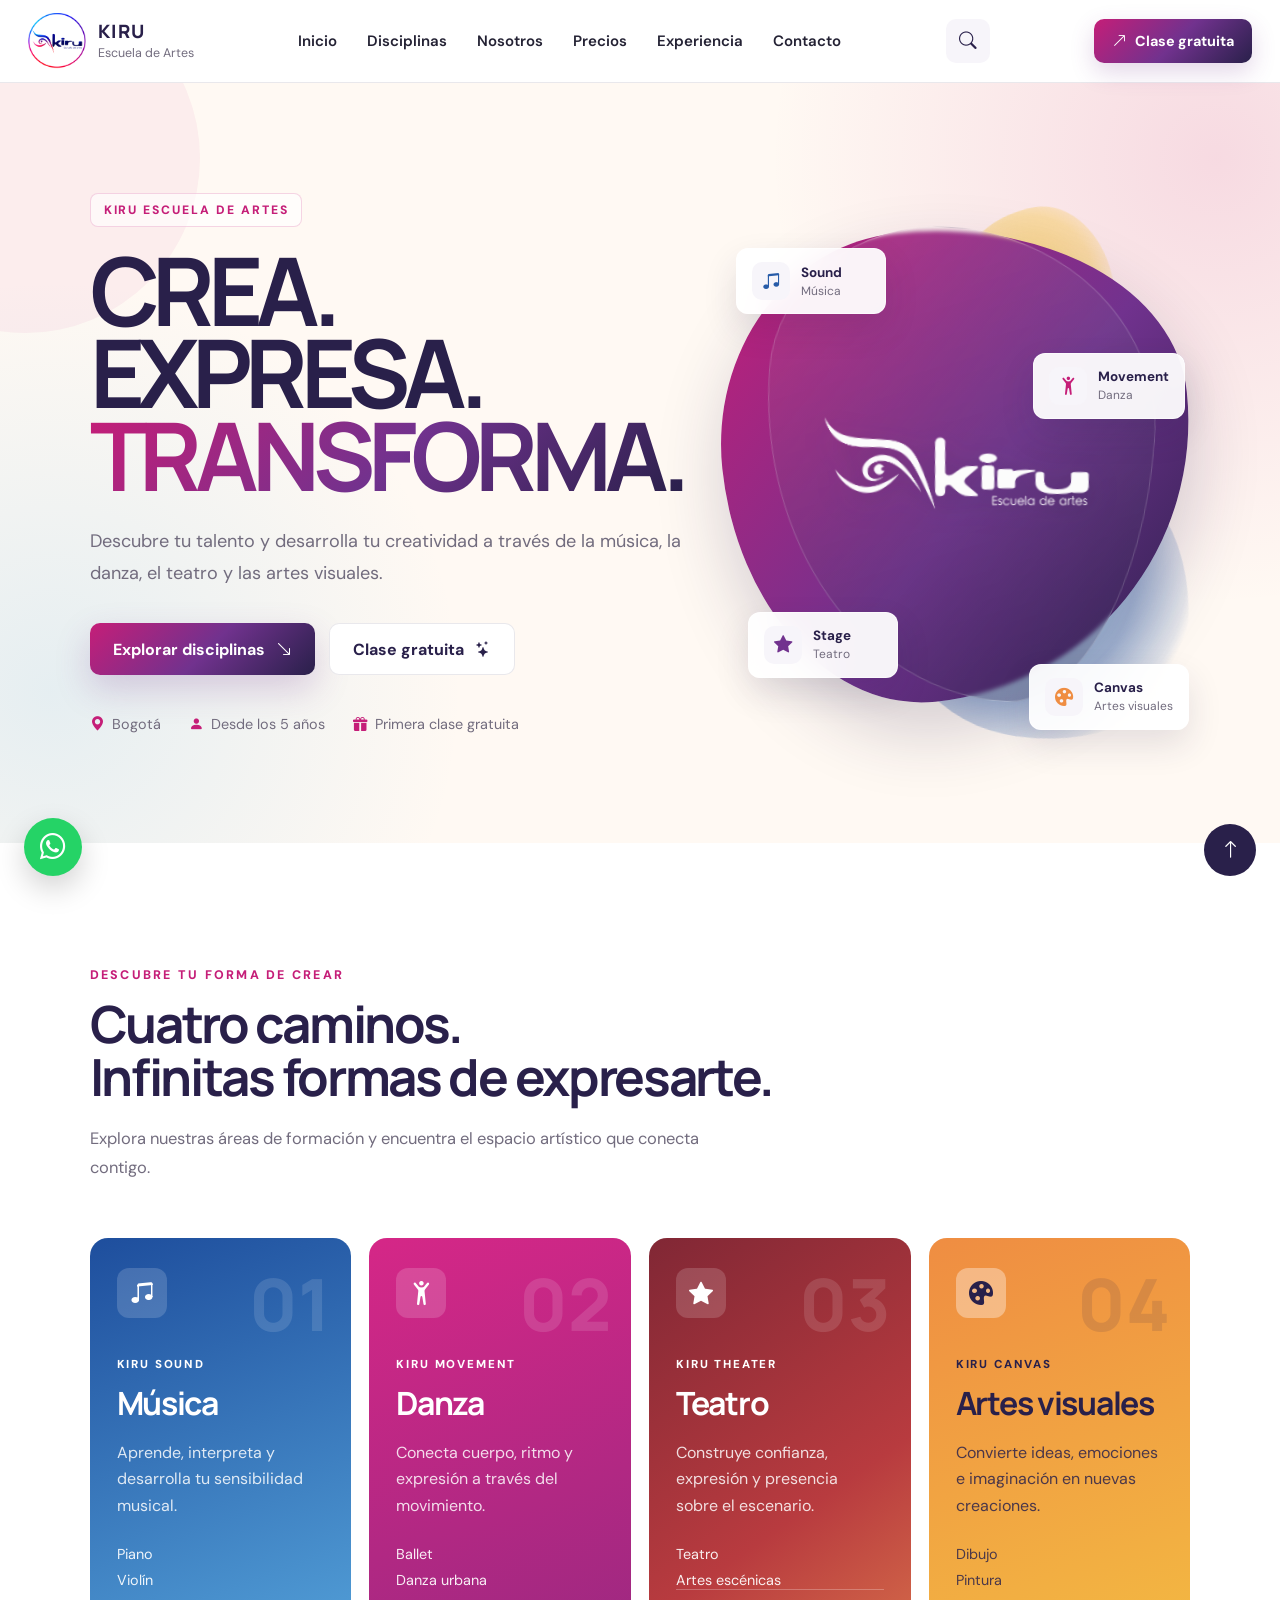
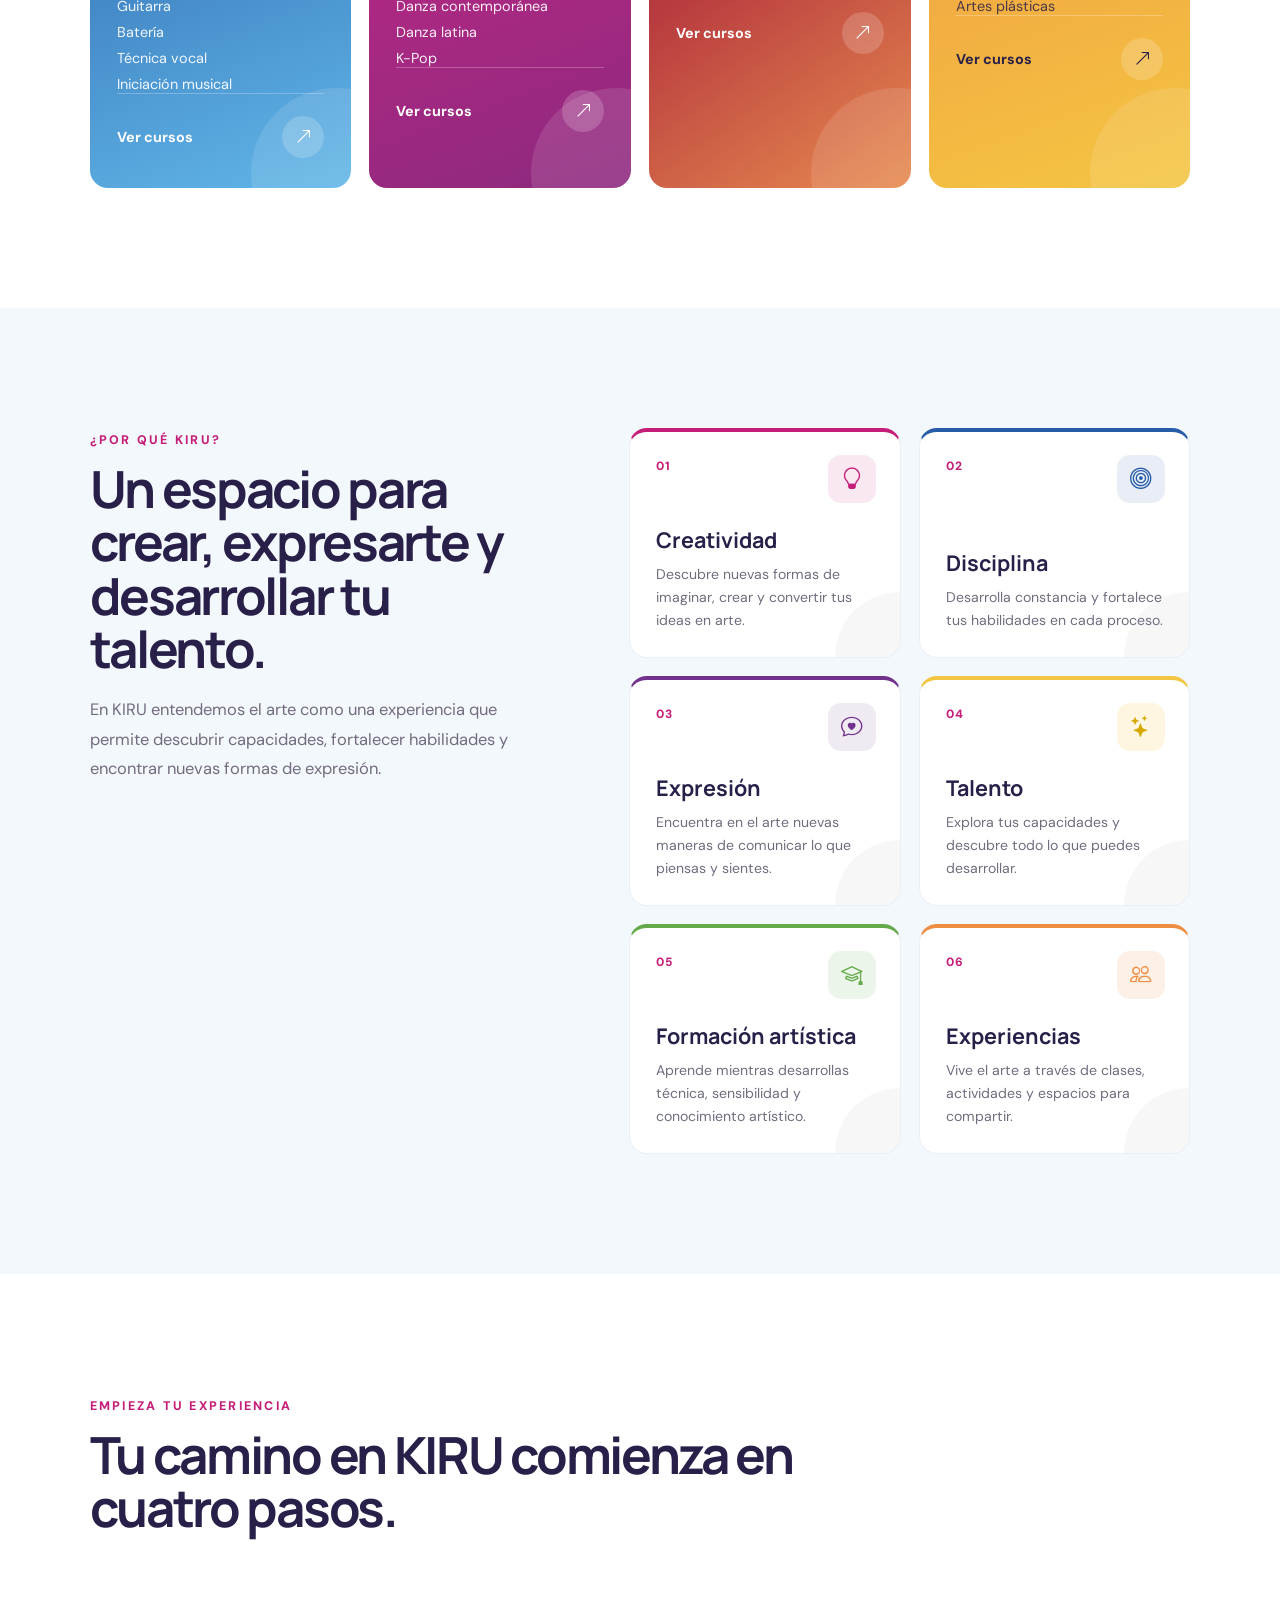
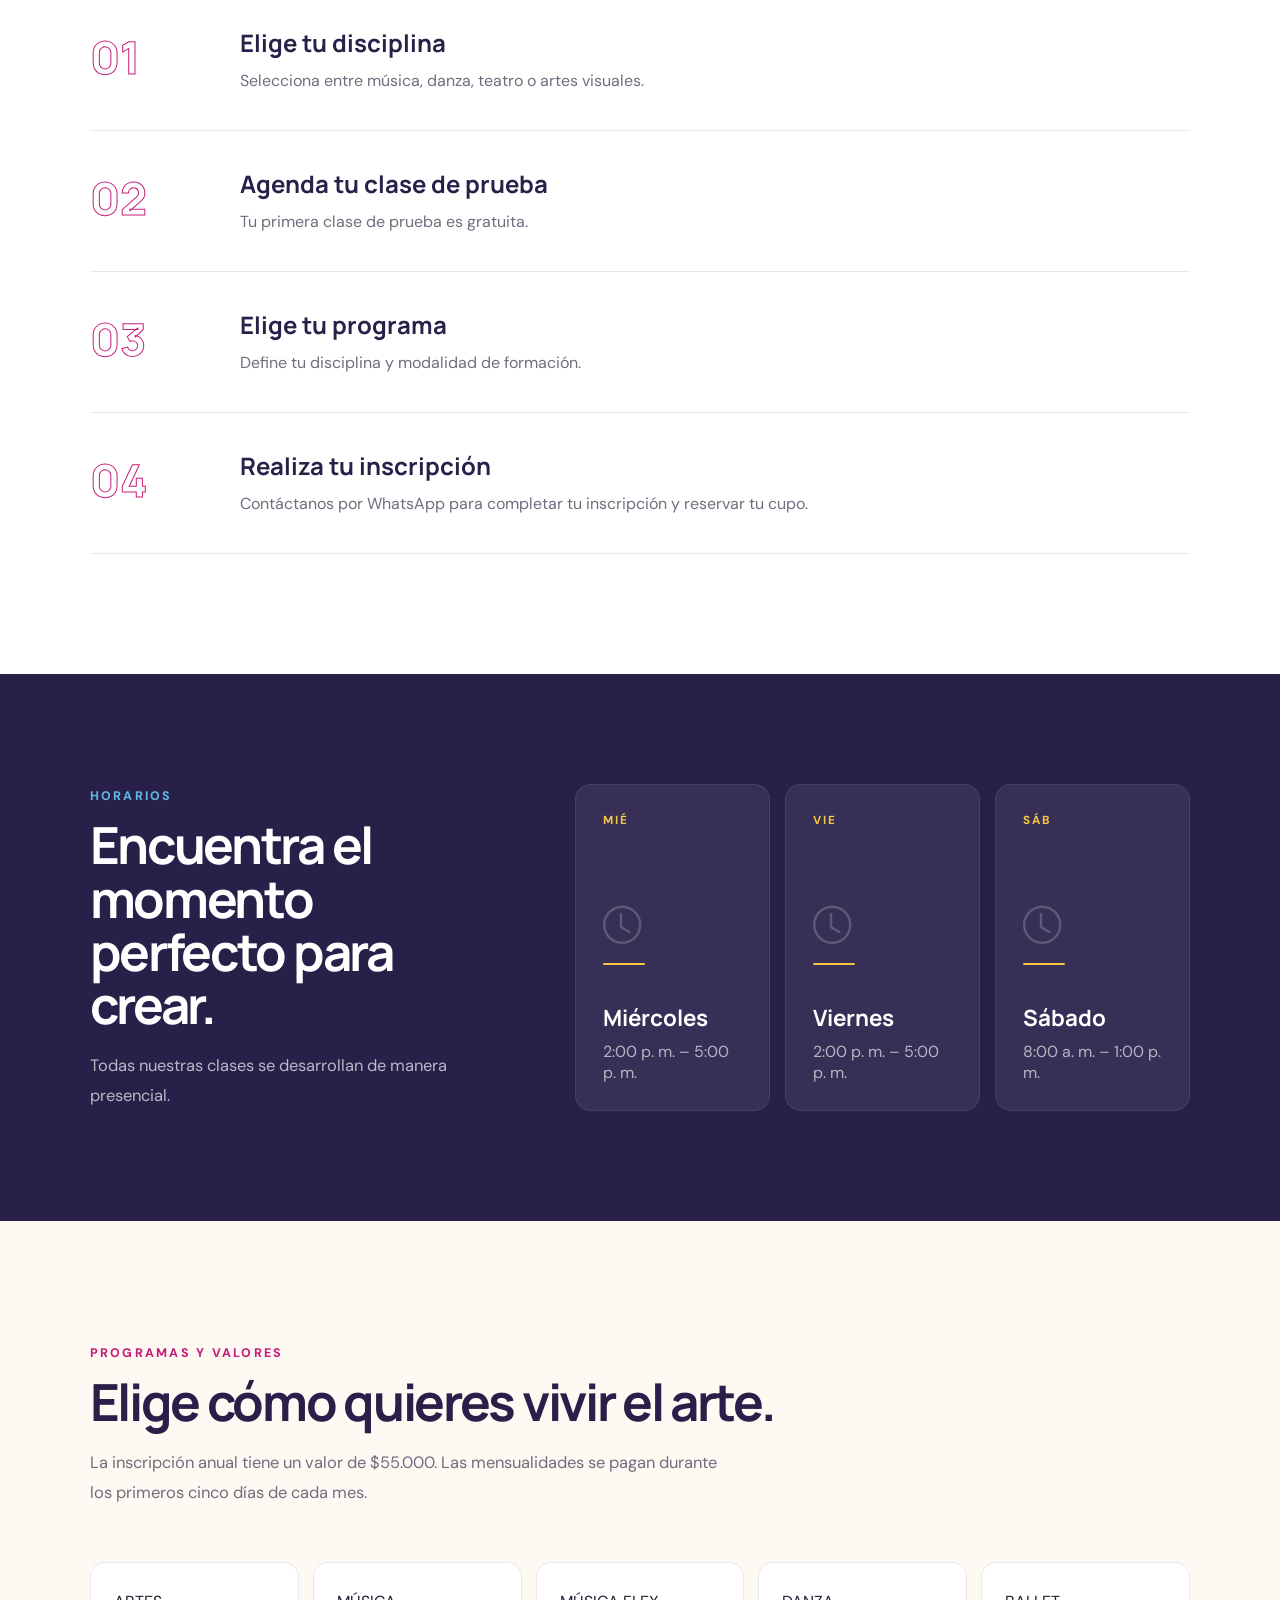
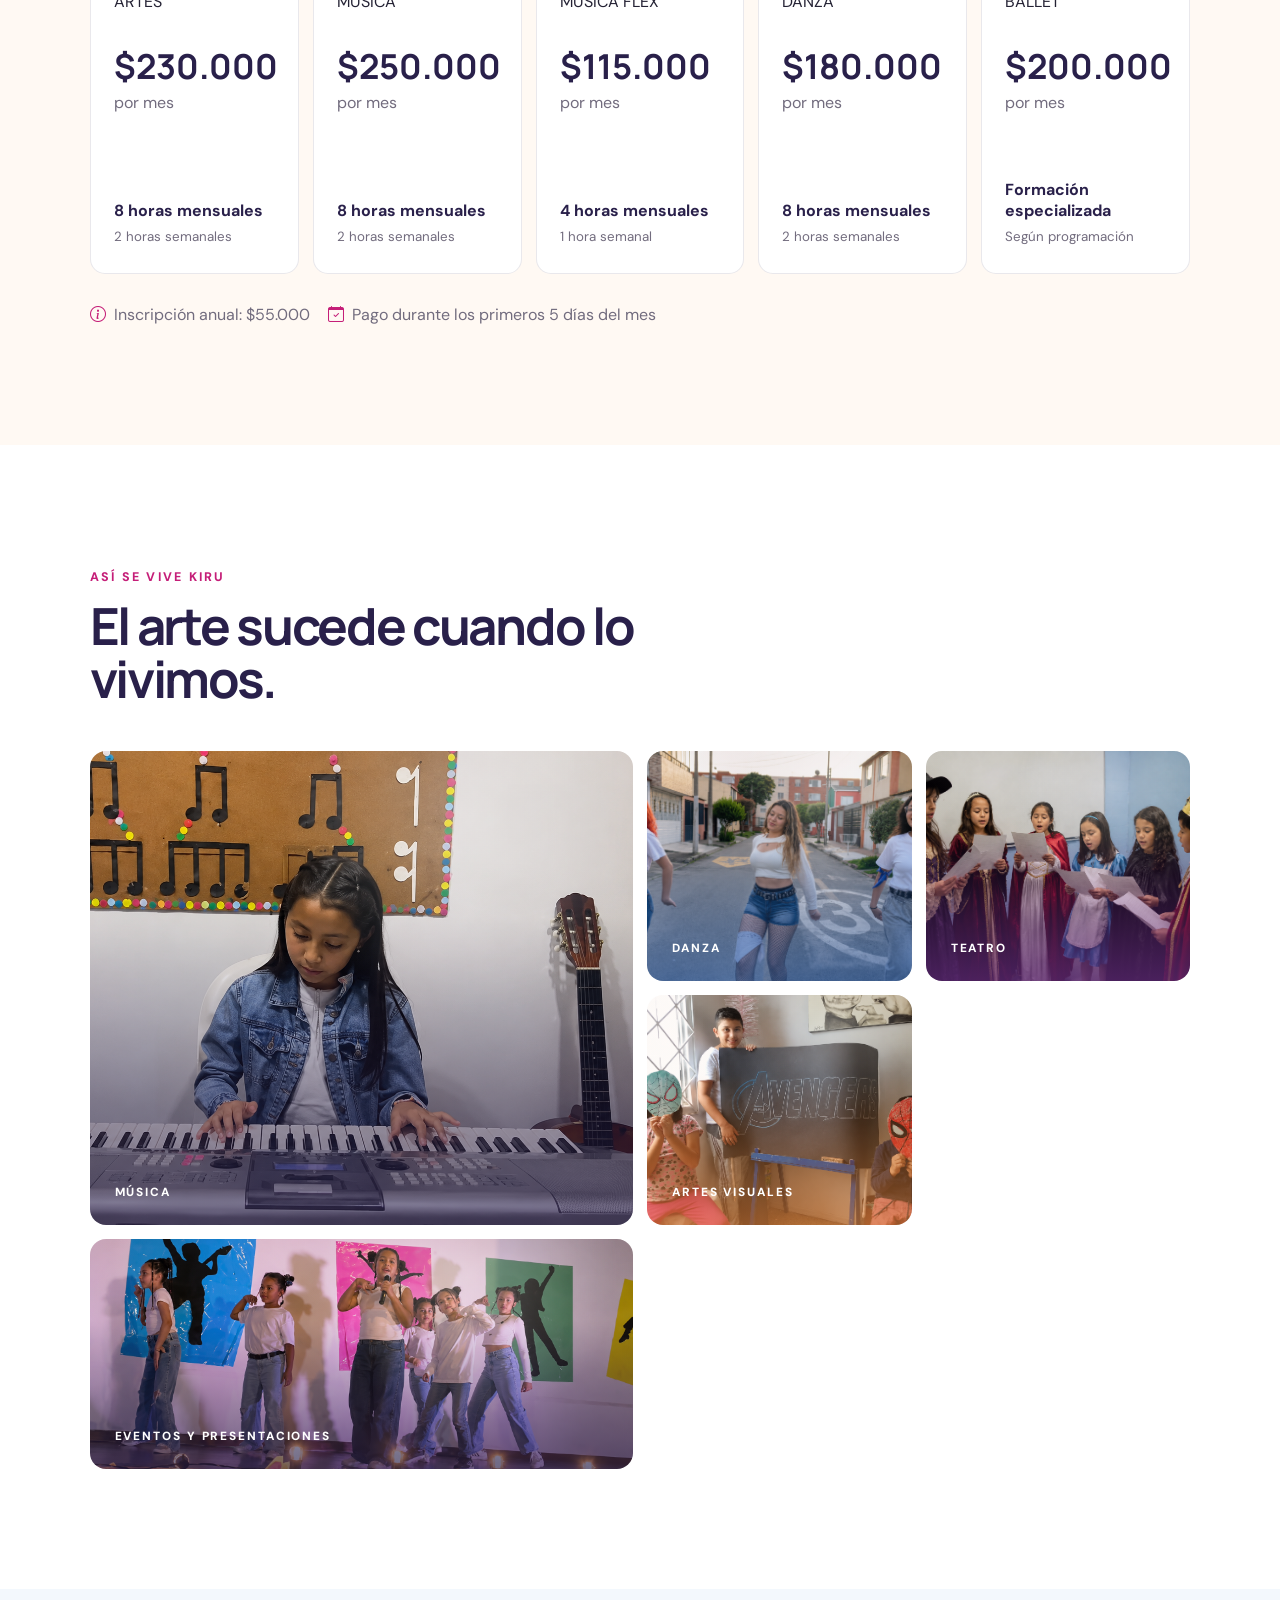
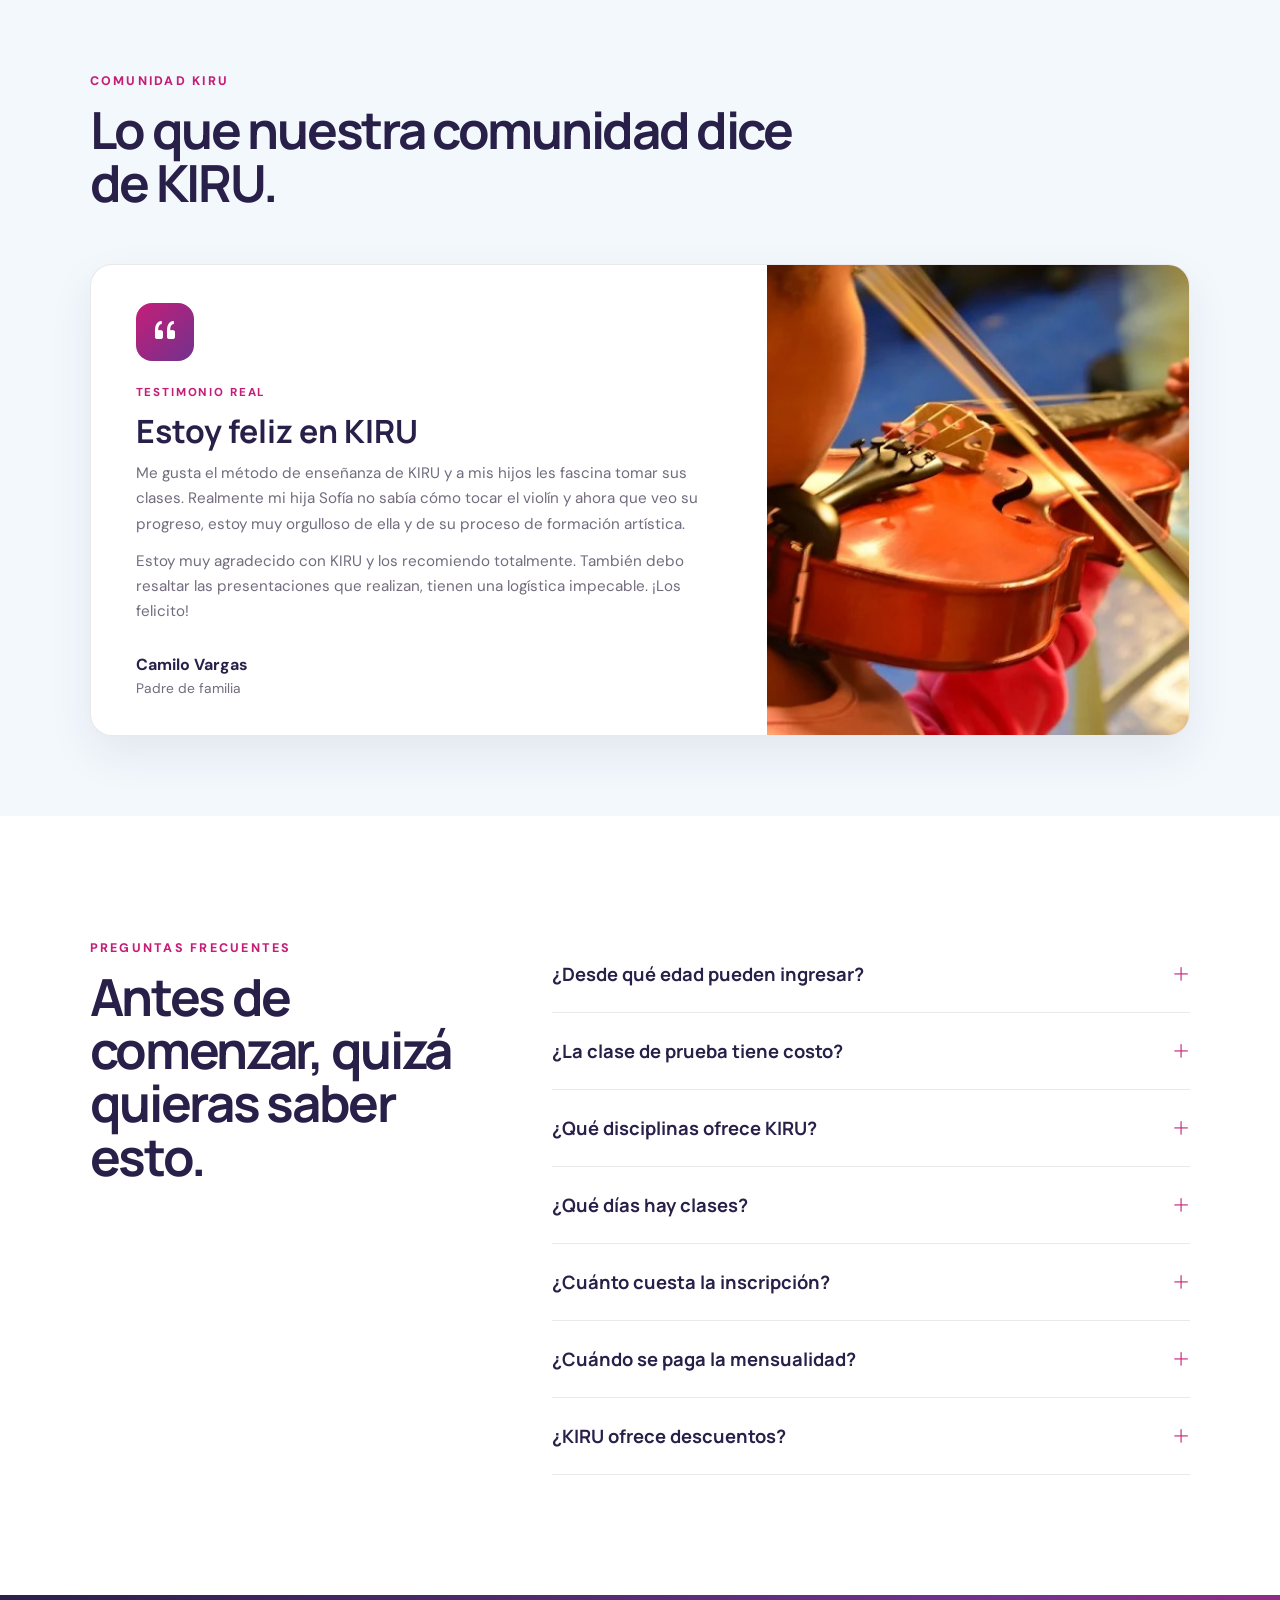
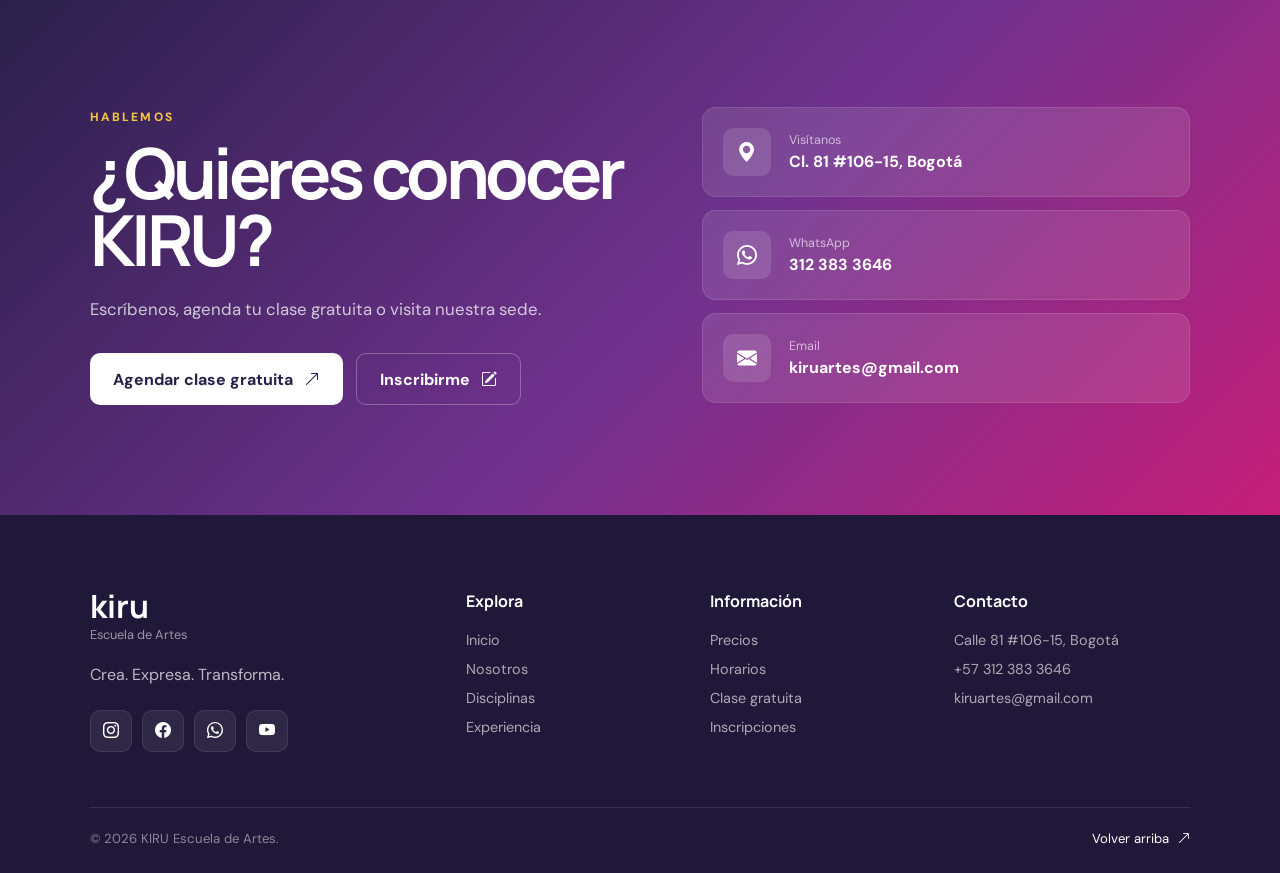
==== commit b5591209: "Completa paginas de disciplinas de KIRU" ====
--- a/index.html
+++ b/index.html
@@ -358,7 +358,7 @@
         </article>
 
 
-        <!-- STAGE -->
+        <!-- Stage -->
 
         <article class="discipline-card discipline-stage">
 
@@ -366,7 +366,7 @@
 
             <i class="bi bi-star-fill"></i>
 
-            <span>KIRU STAGE</span>
+            <span>KIRU THEATER</span>
 
             <h3>Teatro</h3>
 
--- a/estilos.css
+++ b/estilos.css
@@ -1268,9 +1268,10 @@
 .discipline-stage{
     background:
         linear-gradient(
-            160deg,
-            #71328e,
-            #29204a
+            145deg,
+            #812735 0%,
+            #b83b3f 52%,
+            #e78a4f 100%
         );
 }
 
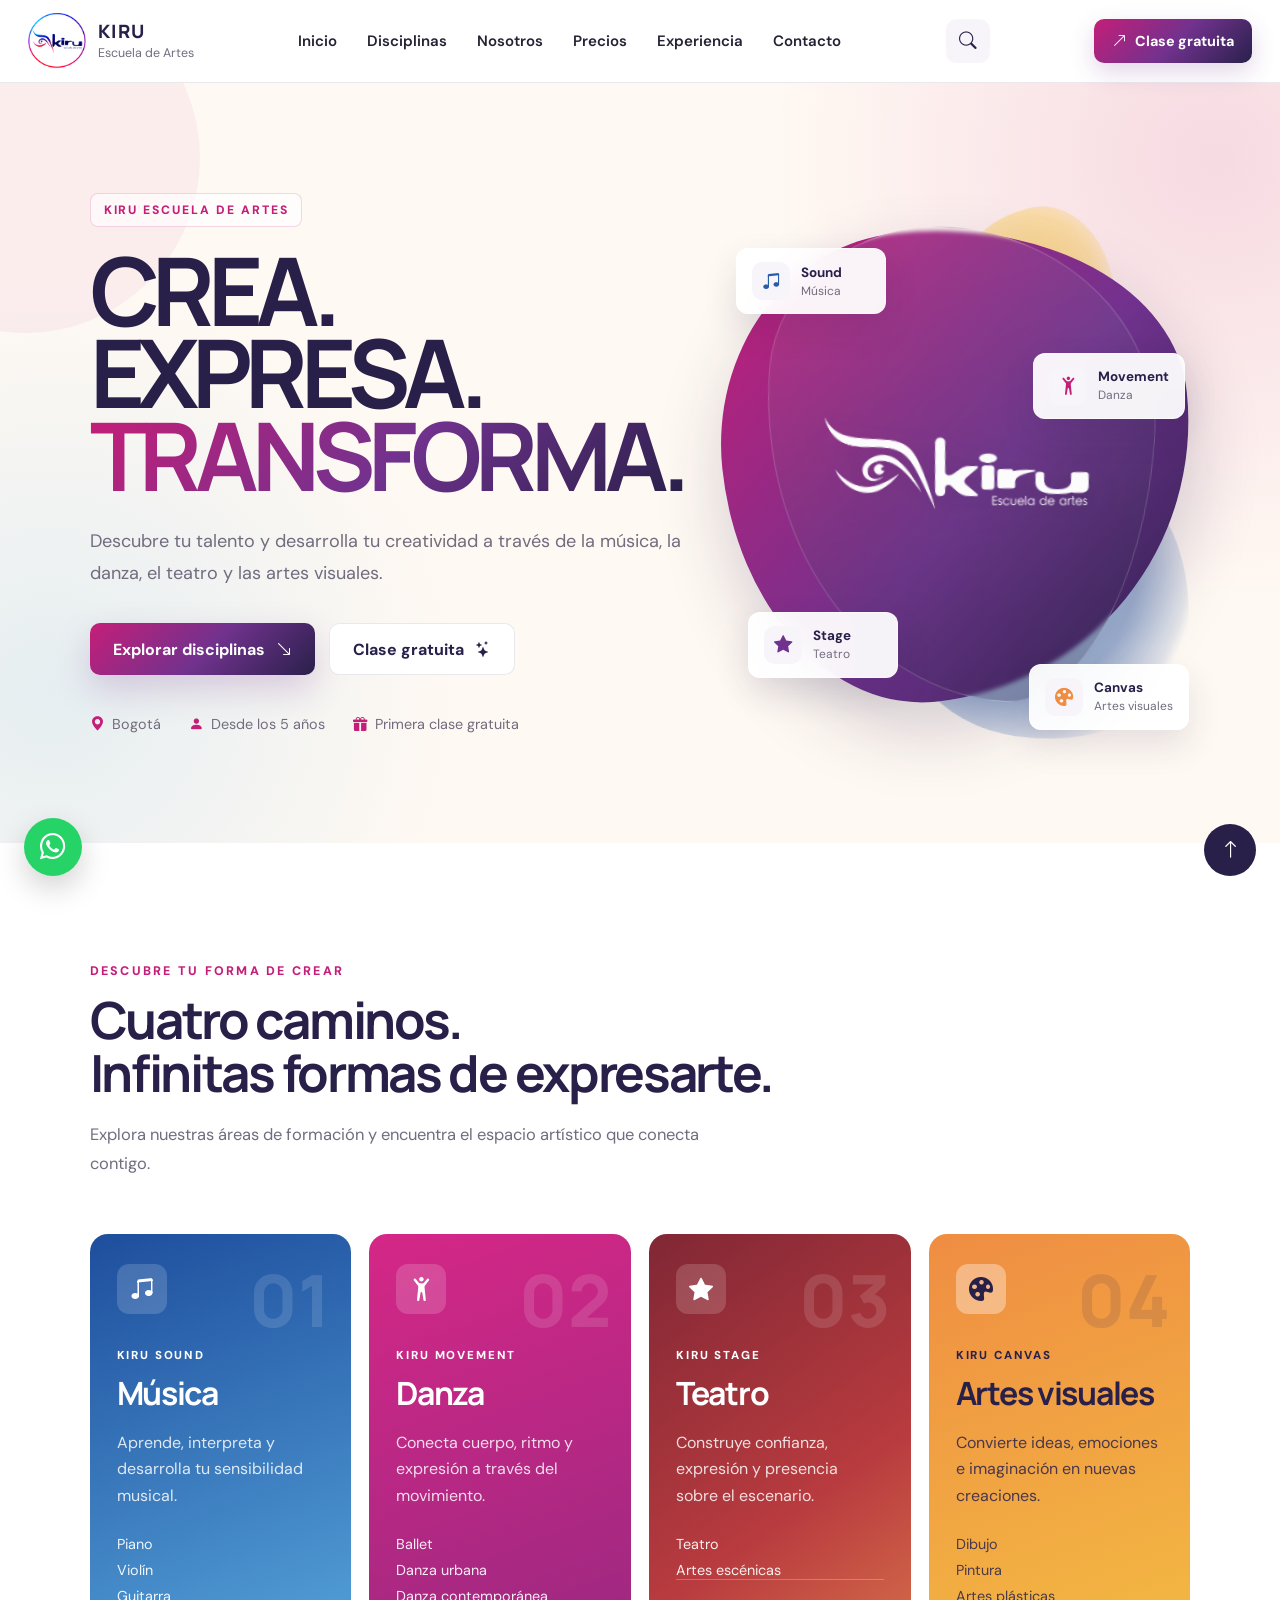
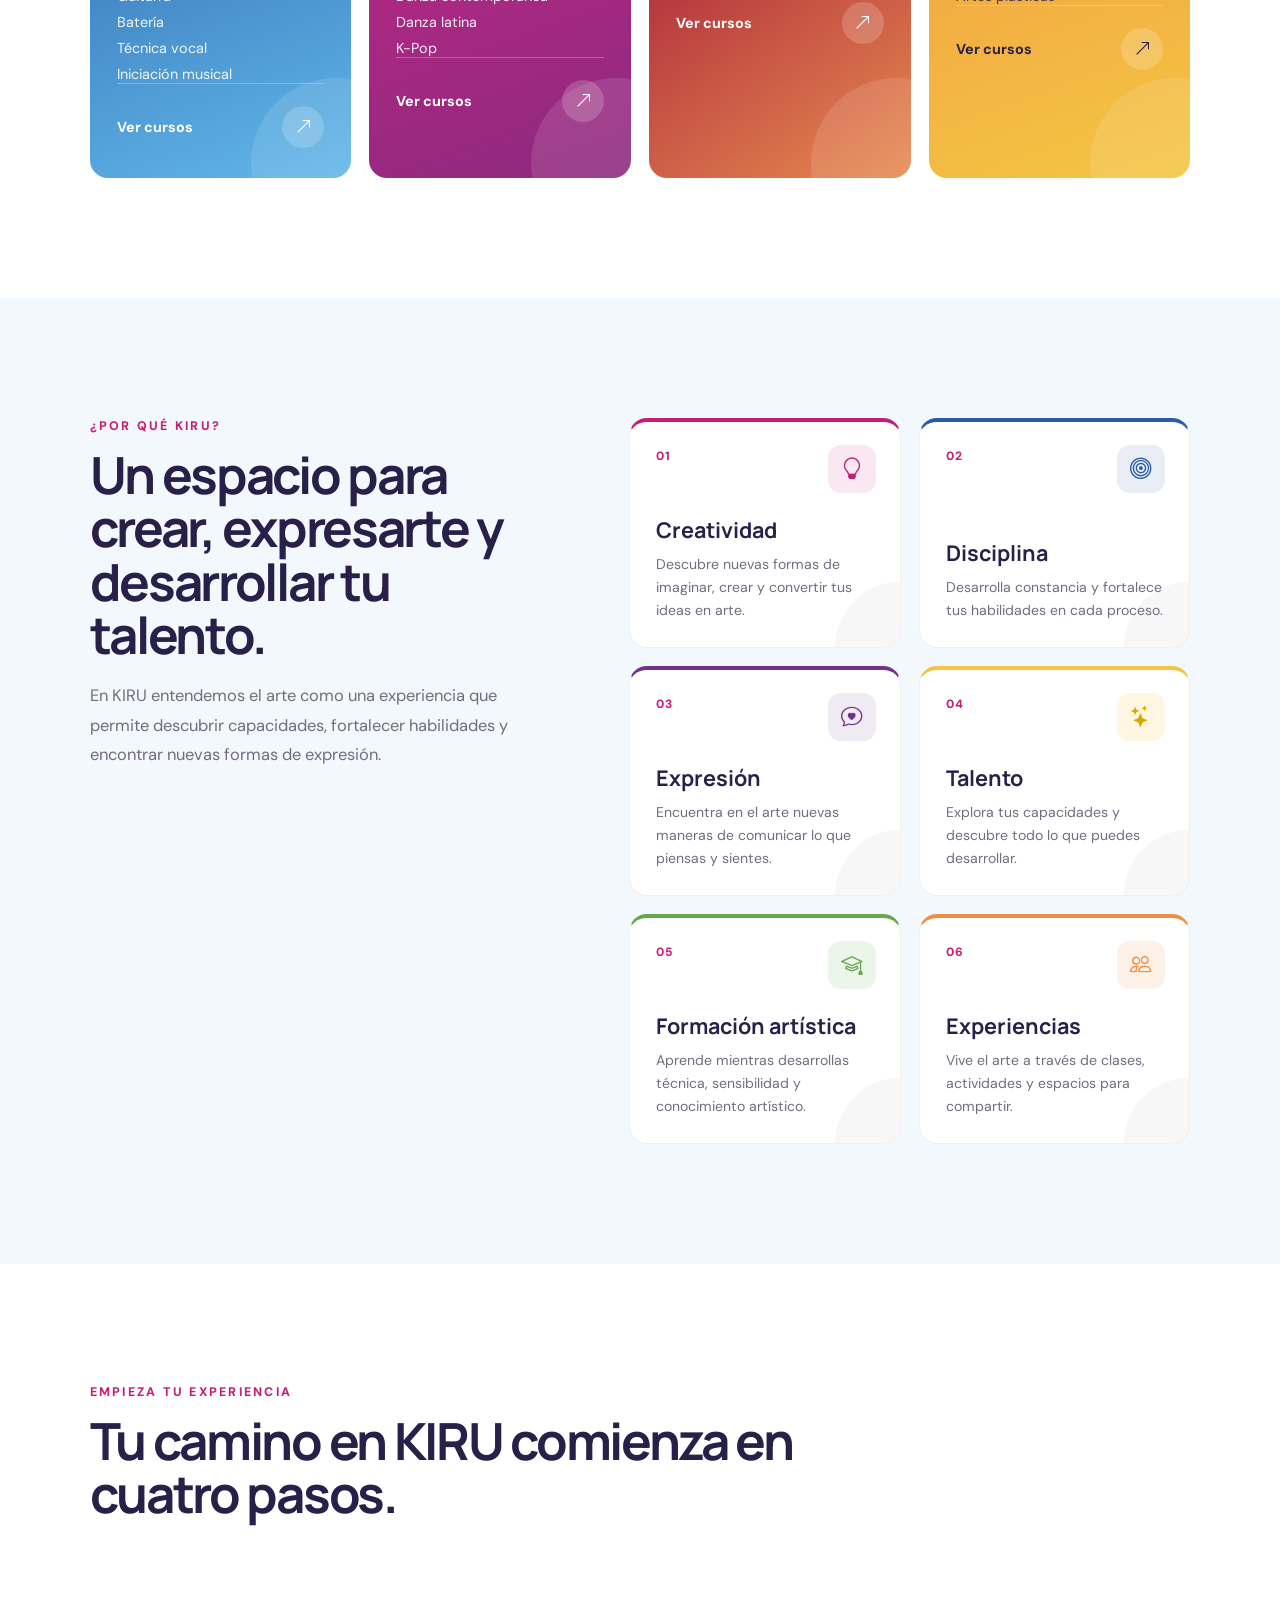
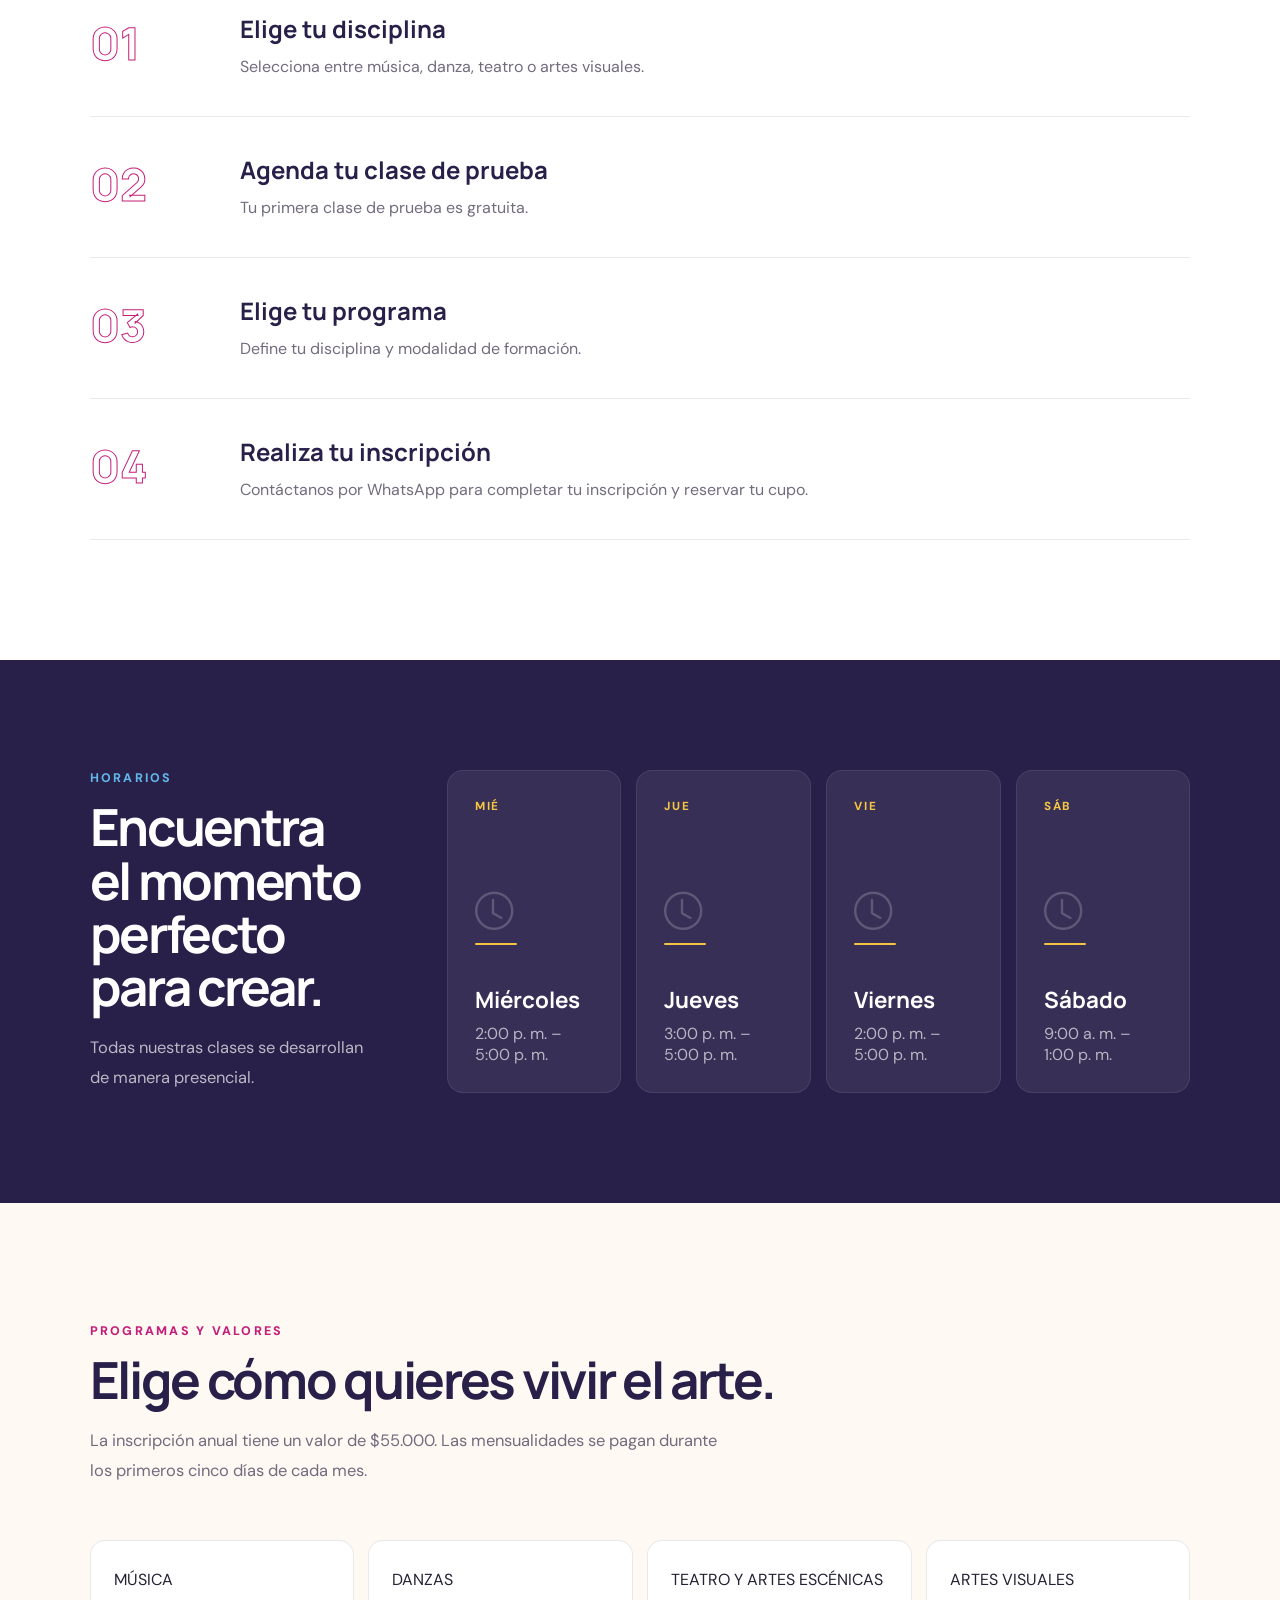
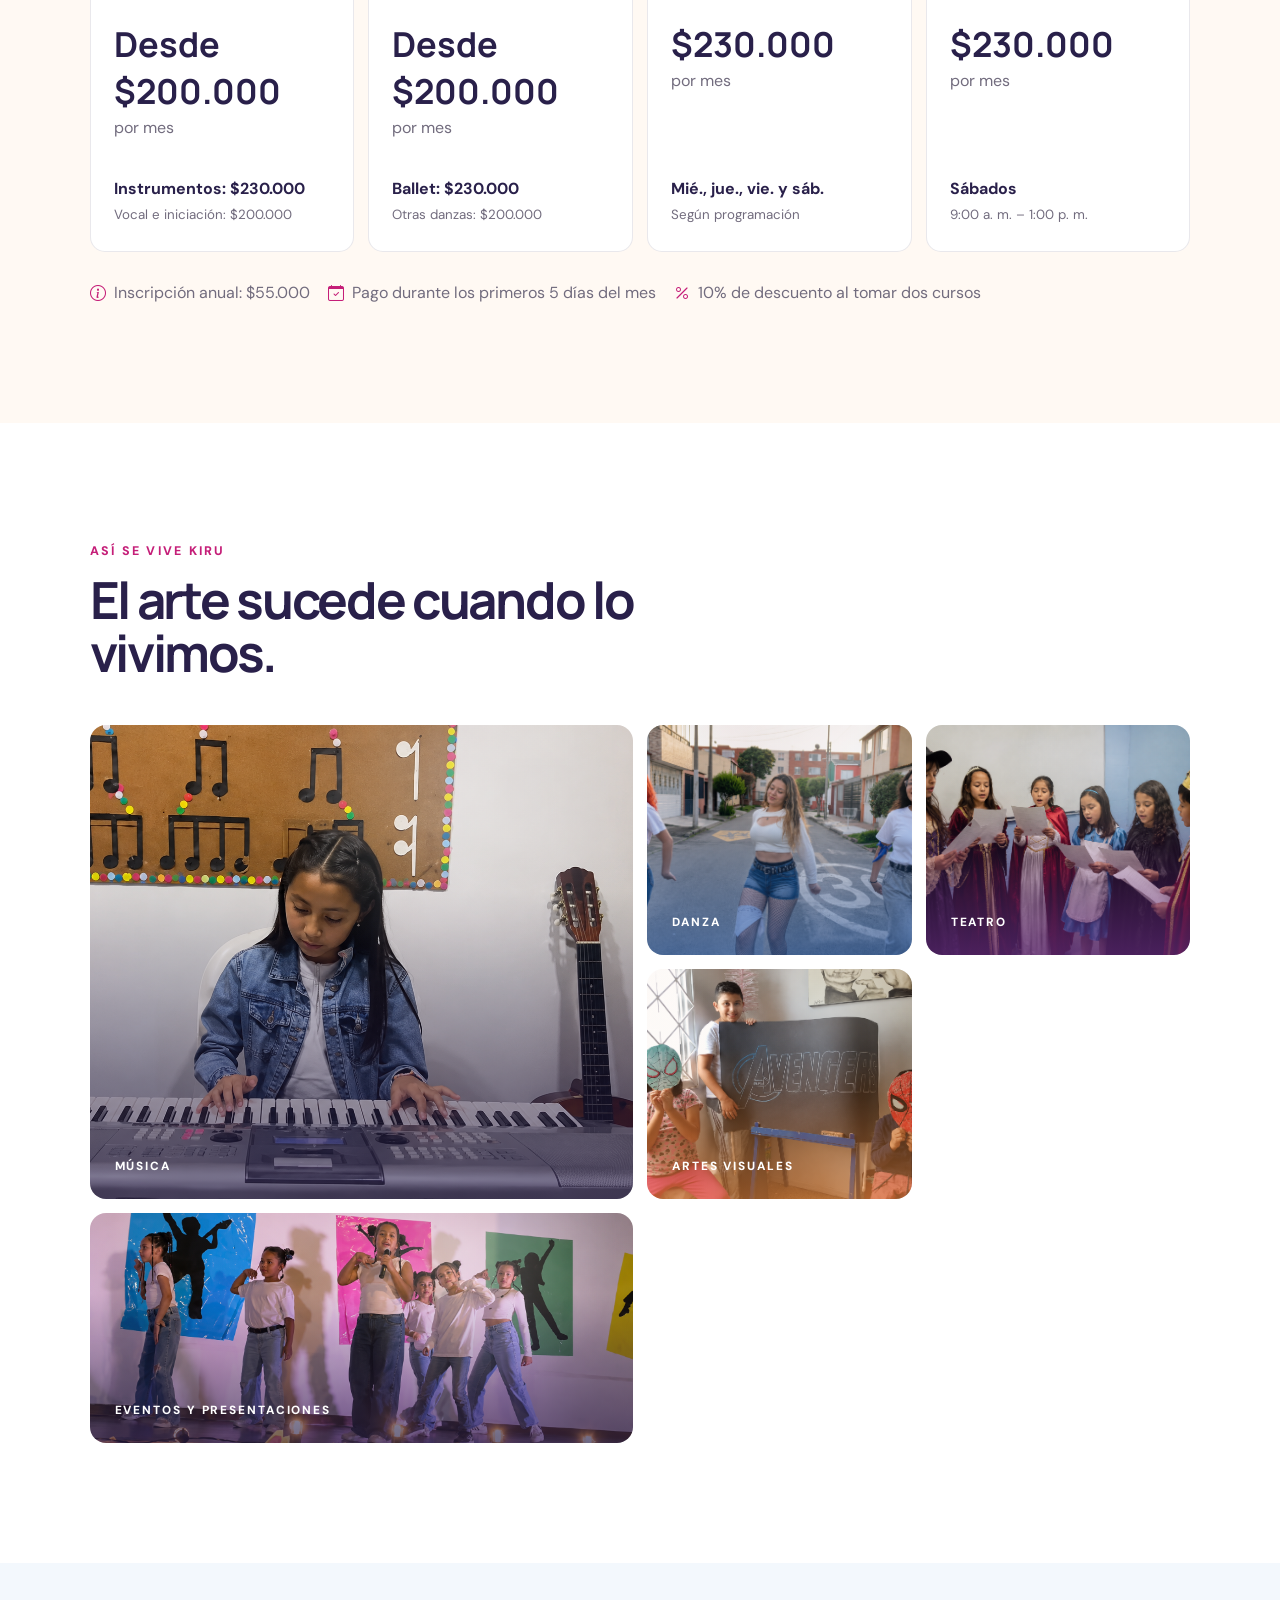
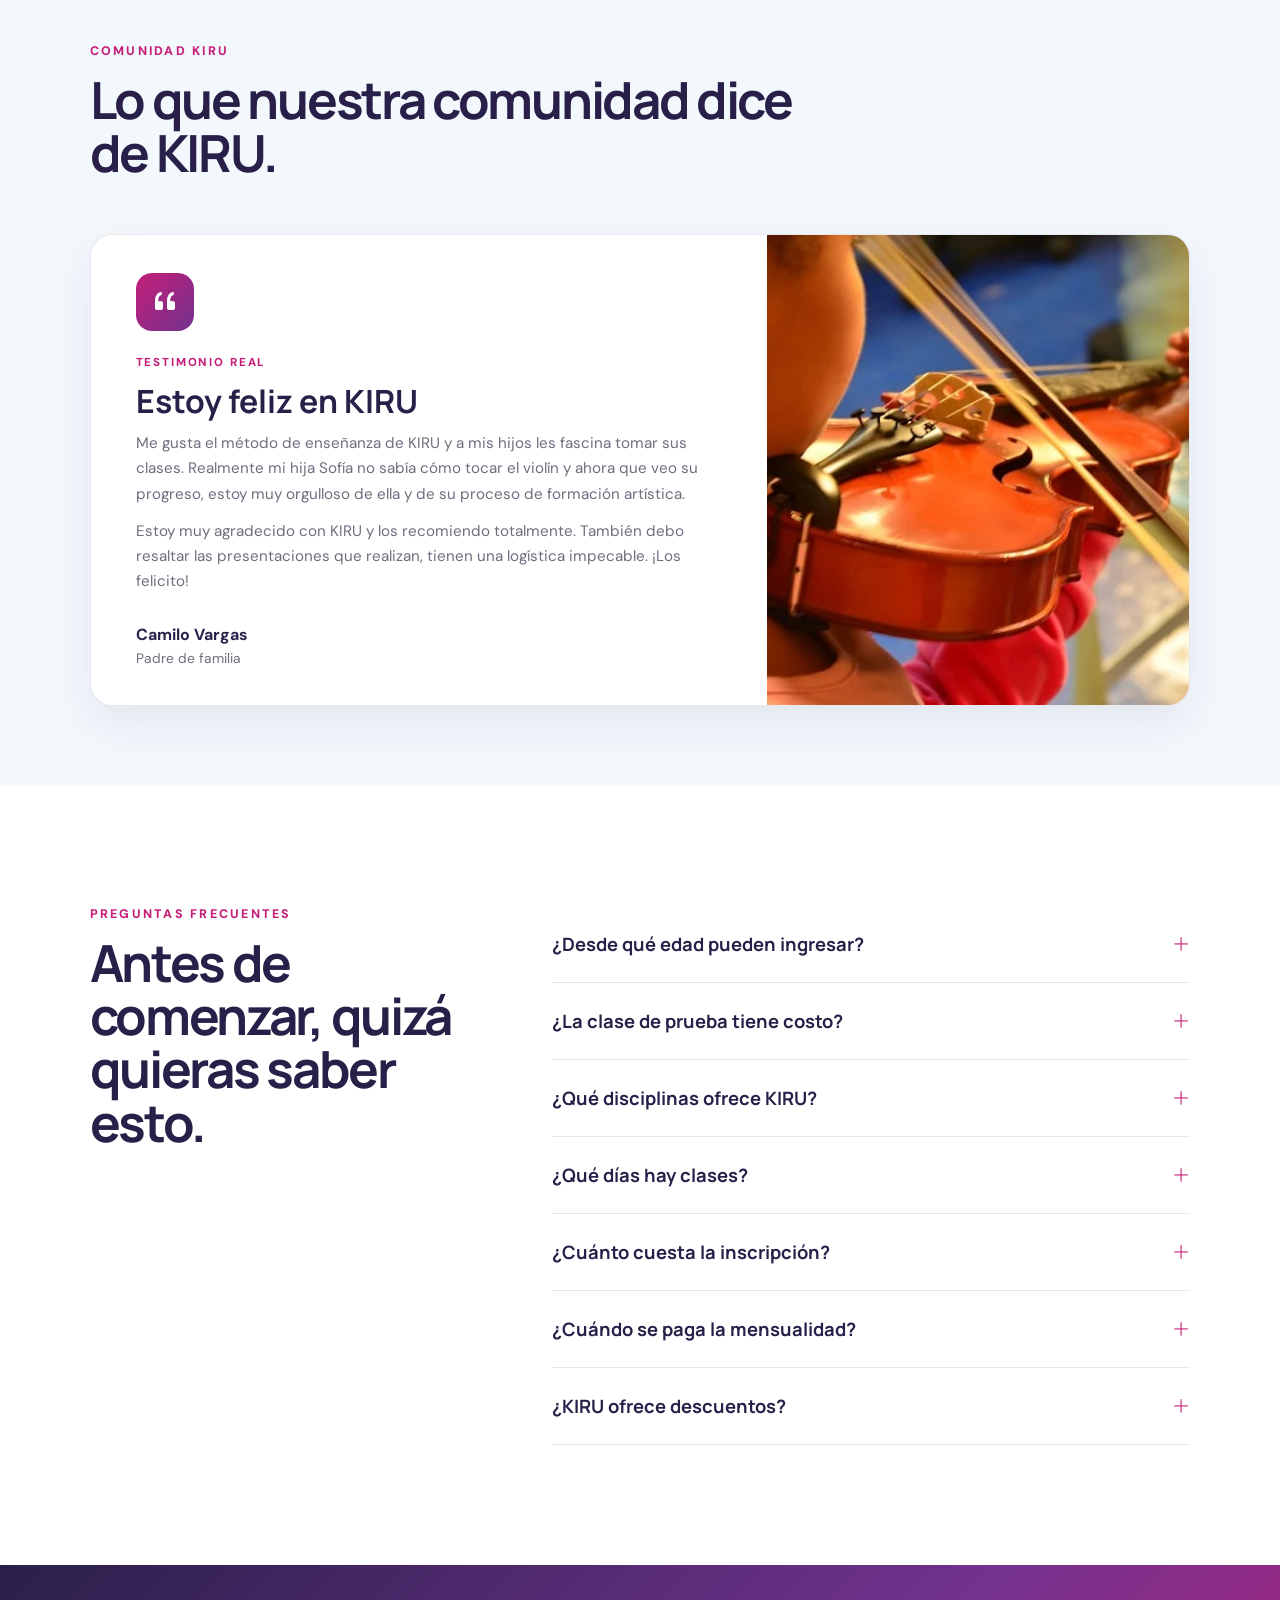
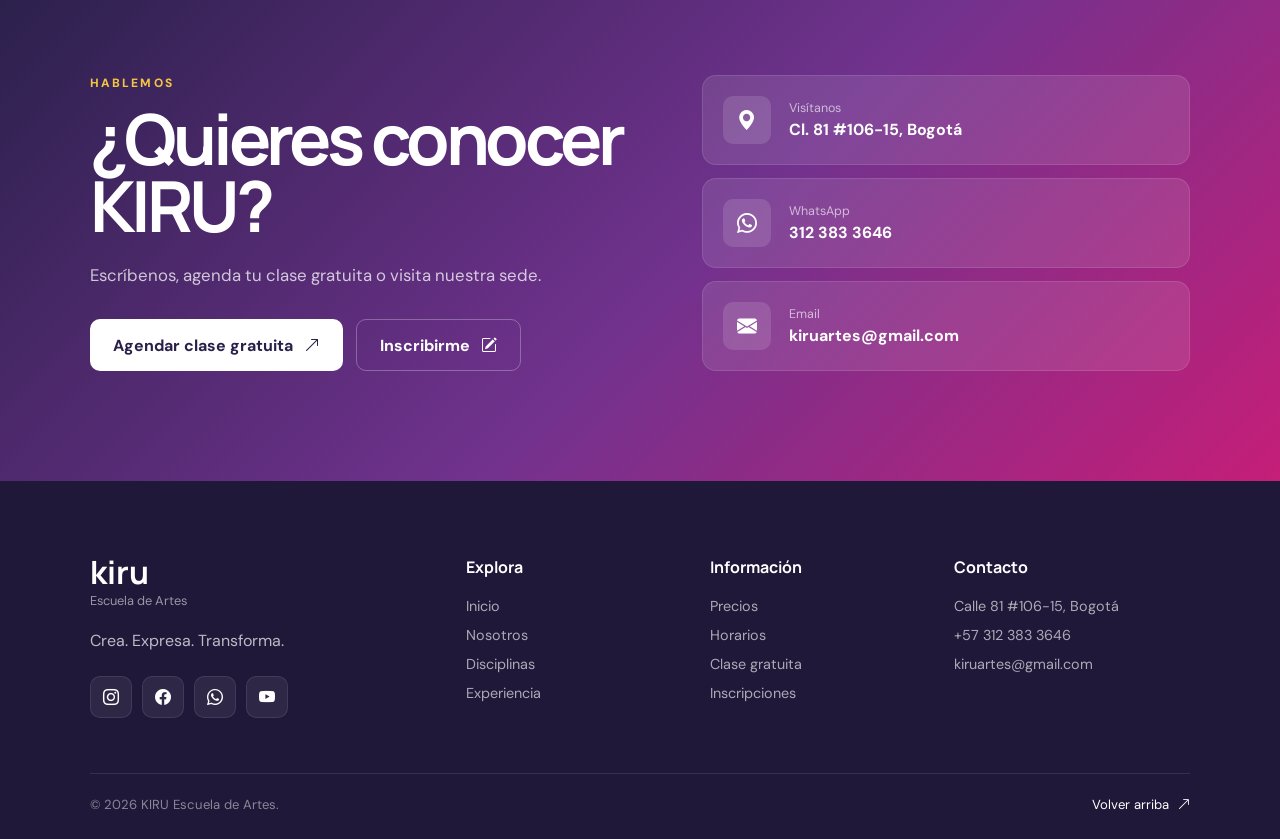
==== commit 7be2e7b7: "Actualizar horarios precios y descuentos" ====
--- a/index.html
+++ b/index.html
@@ -1,4 +1,4 @@
-<!DOCTYPE html>
+
 <html lang="es">
 
 <head>
@@ -366,7 +366,7 @@
 
             <i class="bi bi-star-fill"></i>
 
-            <span>KIRU THEATER</span>
+            <span>KIRU STAGE</span>
 
             <h3>Teatro</h3>
 
@@ -674,6 +674,18 @@
 
             <h3>Miércoles</h3>
             <p>2:00 p. m. – 5:00 p. m.</p>
+        </article>
+
+        <article>
+            <span>JUE</span>
+
+            <div class="schedule-visual">
+                <i class="bi bi-clock"></i>
+                <span></span>
+            </div>
+
+            <h3>Jueves</h3>
+            <p>3:00 p. m. – 5:00 p. m.</p>
         </article>
 
         <article>
@@ -697,7 +709,7 @@
             </div>
 
             <h3>Sábado</h3>
-            <p>8:00 a. m. – 1:00 p. m.</p>
+            <p>9:00 a. m. – 1:00 p. m.</p>
         </article>
 
     </div>
@@ -731,29 +743,6 @@
 
 
     <div class="pricing-grid">
-
-        <article class="price-card">
-        <a
-    href="https://wa.me/573123833646?text=Hola%2C%20estoy%20interesado%2Fa%20en%20el%20programa%20de%20Artes%20de%20KIRU.%20Quisiera%20informaci%C3%B3n%20sobre%20inscripci%C3%B3n%2C%20horarios%20y%20forma%20de%20pago."
-    target="_blank"
-    rel="noopener"
-    class="price-card-link"
->
-            <span>ARTES</span>
-
-            <h3>$230.000</h3>
-
-            <p>por mes</p>
-
-            <strong>8 horas mensuales</strong>
-
-            <small>
-                2 horas semanales
-            </small>
-
-        </a>
-        </article>
-
 
         <article class="price-card">
         <a
@@ -765,39 +754,14 @@
 
             <span>MÚSICA</span>
 
-            <h3>$250.000</h3>
+            <h3>Desde $200.000</h3>
 
             <p>por mes</p>
 
-            <strong>8 horas mensuales</strong>
+            <strong>Instrumentos: $230.000</strong>
 
             <small>
-                2 horas semanales
-            </small>
-
-        </a>
-        </article>
-
-
-        <article class="price-card">
-        <a
-    href="https://wa.me/573123833646?text=Hola%2C%20estoy%20interesado%2Fa%20en%20M%C3%BAsica%20Flex%20de%20KIRU.%20Quisiera%20informaci%C3%B3n%20sobre%20inscripci%C3%B3n%2C%20horarios%20y%20forma%20de%20pago."
-    target="_blank"
-    rel="noopener"
-    class="price-card-link"
->
-
-
-            <span>MÚSICA FLEX</span>
-
-            <h3>$115.000</h3>
-
-            <p>por mes</p>
-
-            <strong>4 horas mensuales</strong>
-
-            <small>
-                1 hora semanal
+                Vocal e iniciación: $200.000
             </small>
 
         </a>
@@ -812,16 +776,16 @@
     class="price-card-link"
 >
 
-            <span>DANZA</span>
-
-            <h3>$180.000</h3>
+            <span>DANZAS</span>
+
+            <h3>Desde $200.000</h3>
 
             <p>por mes</p>
 
-            <strong>8 horas mensuales</strong>
+            <strong>Ballet: $230.000</strong>
 
             <small>
-                2 horas semanales
+                Otras danzas: $200.000
             </small>
 
         </a>
@@ -830,22 +794,46 @@
 
         <article class="price-card">
         <a
-    href="https://wa.me/573123833646?text=Hola%2C%20estoy%20interesado%2Fa%20en%20el%20programa%20de%20Ballet%20de%20KIRU.%20Quisiera%20informaci%C3%B3n%20sobre%20inscripci%C3%B3n%2C%20horarios%20y%20forma%20de%20pago."
+    href="https://wa.me/573123833646?text=Hola%2C%20estoy%20interesado%2Fa%20en%20Teatro%20y%20Artes%20Esc%C3%A9nicas%20de%20KIRU.%20Quisiera%20informaci%C3%B3n%20sobre%20inscripci%C3%B3n%2C%20horarios%20y%20forma%20de%20pago."
     target="_blank"
     rel="noopener"
     class="price-card-link"
 >
 
-            <span>BALLET</span>
-
-            <h3>$200.000</h3>
+            <span>TEATRO Y ARTES ESCÉNICAS</span>
+
+            <h3>$230.000</h3>
 
             <p>por mes</p>
 
-            <strong>Formación especializada</strong>
+            <strong>Mié., jue., vie. y sáb.</strong>
 
             <small>
                 Según programación
+            </small>
+
+        </a>
+        </article>
+
+
+        <article class="price-card">
+        <a
+    href="https://wa.me/573123833646?text=Hola%2C%20estoy%20interesado%2Fa%20en%20Artes%20Visuales%20de%20KIRU.%20Quisiera%20informaci%C3%B3n%20sobre%20inscripci%C3%B3n%2C%20horarios%20y%20forma%20de%20pago."
+    target="_blank"
+    rel="noopener"
+    class="price-card-link"
+>
+
+            <span>ARTES VISUALES</span>
+
+            <h3>$230.000</h3>
+
+            <p>por mes</p>
+
+            <strong>Sábados</strong>
+
+            <small>
+                9:00 a. m. – 1:00 p. m.
             </small>
 
         </a>
@@ -864,6 +852,11 @@
         <span>
             <i class="bi bi-calendar-check"></i>
             Pago durante los primeros 5 días del mes
+        </span>
+
+        <span>
+            <i class="bi bi-percent"></i>
+            10% de descuento al tomar dos cursos
         </span>
 
     </div>
@@ -1047,7 +1040,7 @@
             </summary>
 
             <p>
-                Miércoles, viernes y sábado.
+                Miércoles, jueves, viernes y sábado.
             </p>
 
         </details>
@@ -1090,9 +1083,9 @@
             </summary>
 
             <p>
-                Existe un 5% de descuento para quienes toman
-                dos cursos y un 5% de descuento familiar,
-                según las condiciones establecidas por KIRU.
+                Existe un 10% de descuento para quienes toman
+                dos cursos, según las condiciones establecidas
+                por KIRU.
             </p>
 
         </details>
--- a/estilos.css
+++ b/estilos.css
@@ -1706,7 +1706,7 @@
 
     display:grid;
 
-    grid-template-columns:.8fr 1.2fr;
+    grid-template-columns:.55fr 1.45fr;
 
     gap:75px;
 
@@ -1731,7 +1731,7 @@
     display:grid;
 
     grid-template-columns:
-        repeat(3,1fr);
+        repeat(4,1fr);
 
     gap:15px;
 }
@@ -1842,7 +1842,7 @@
     display:grid;
 
     grid-template-columns:
-        repeat(5,1fr);
+        repeat(4,1fr);
 
     gap:14px;
 }
@@ -2903,7 +2903,16 @@
 
     .pricing-grid{
         grid-template-columns:
-            repeat(3,1fr);
+            repeat(2,1fr);
+    }
+
+    .schedule{
+        grid-template-columns:1fr;
+    }
+
+    .schedule-days{
+        grid-template-columns:
+            repeat(4,1fr);
     }
 
     .footer-main{
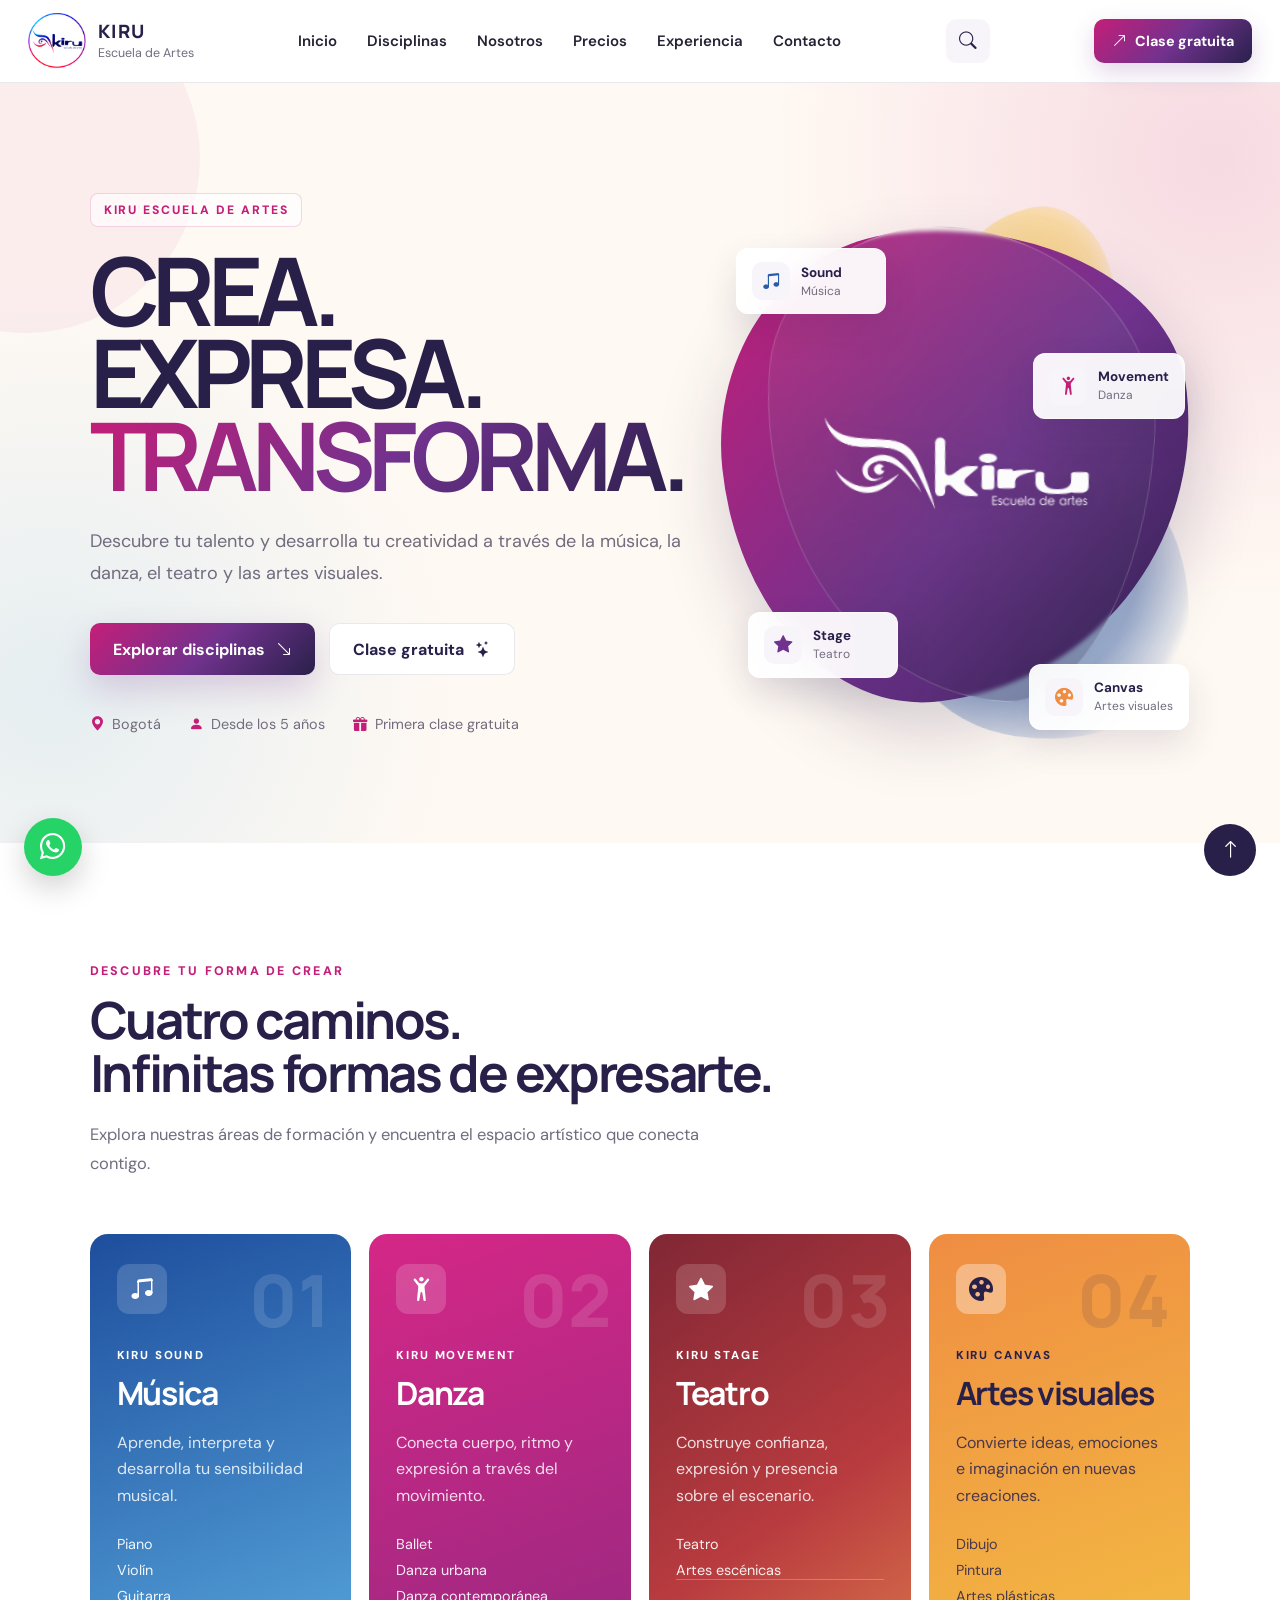
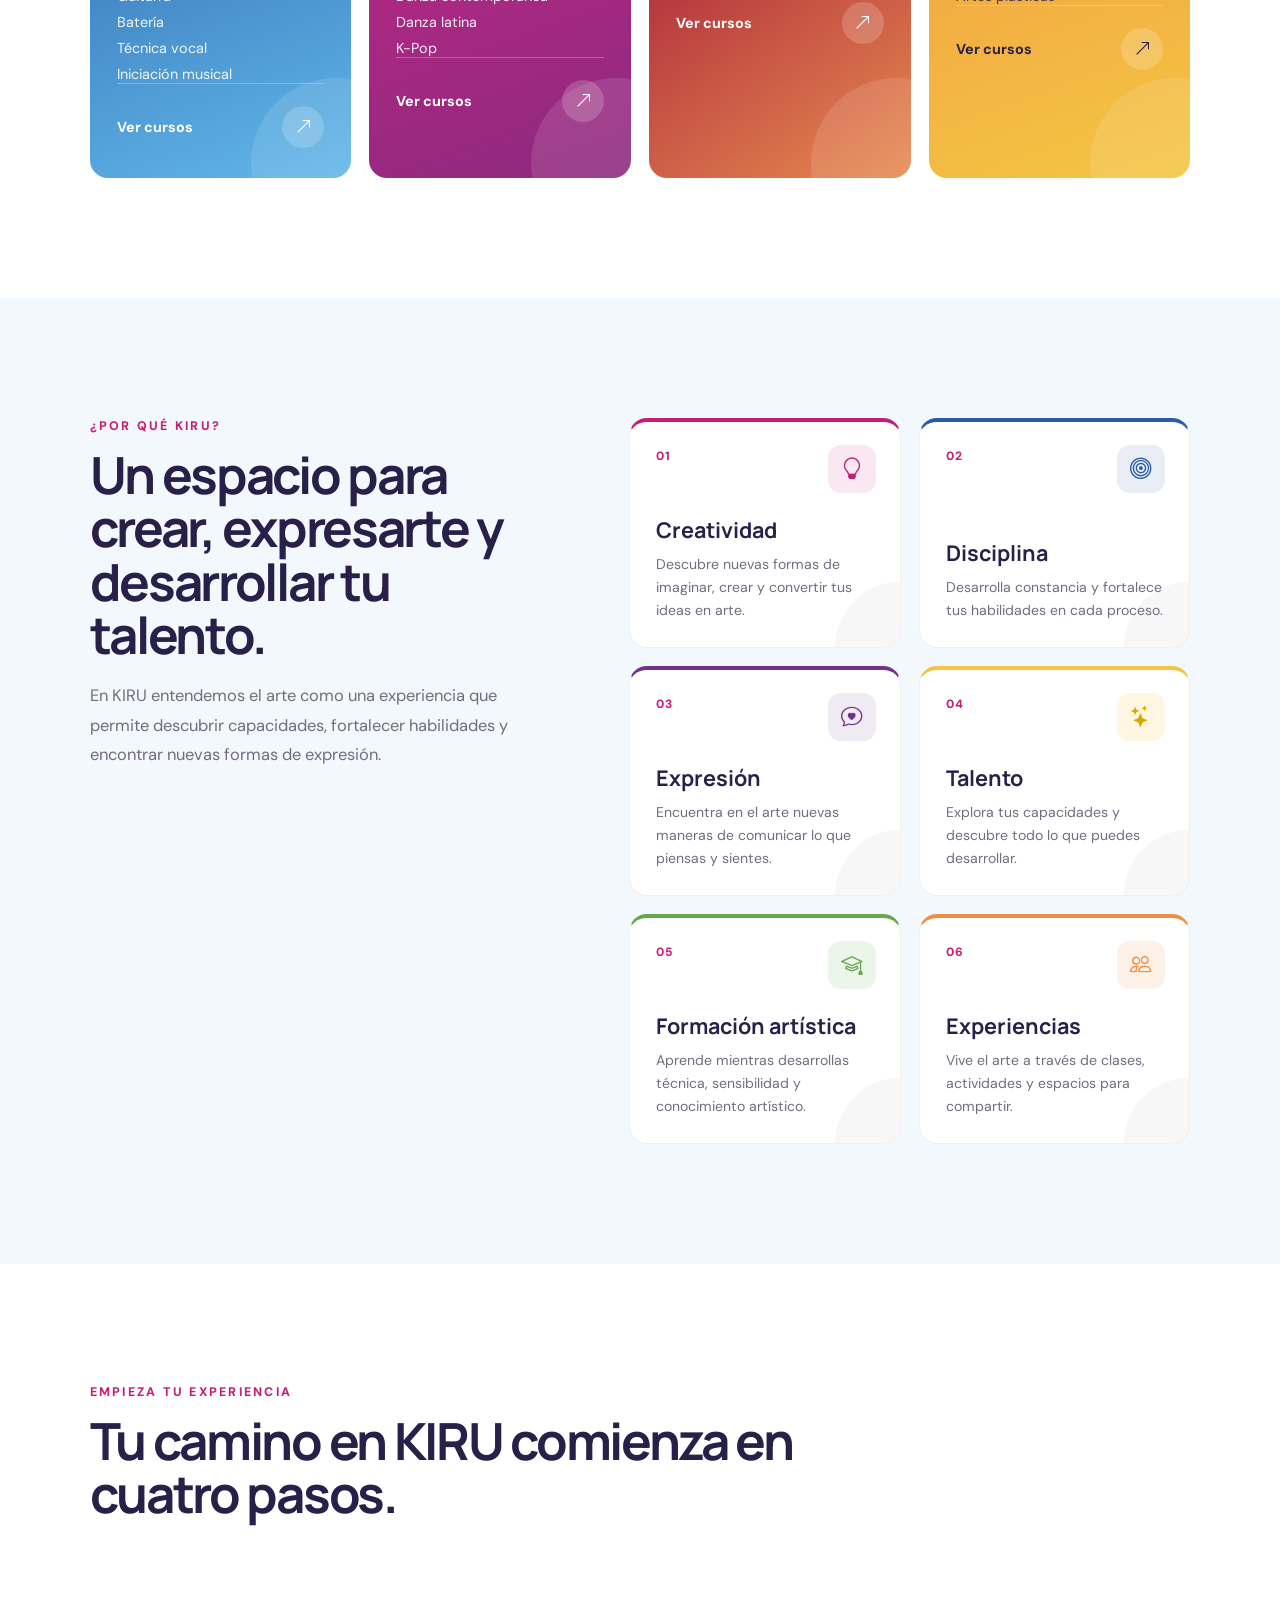
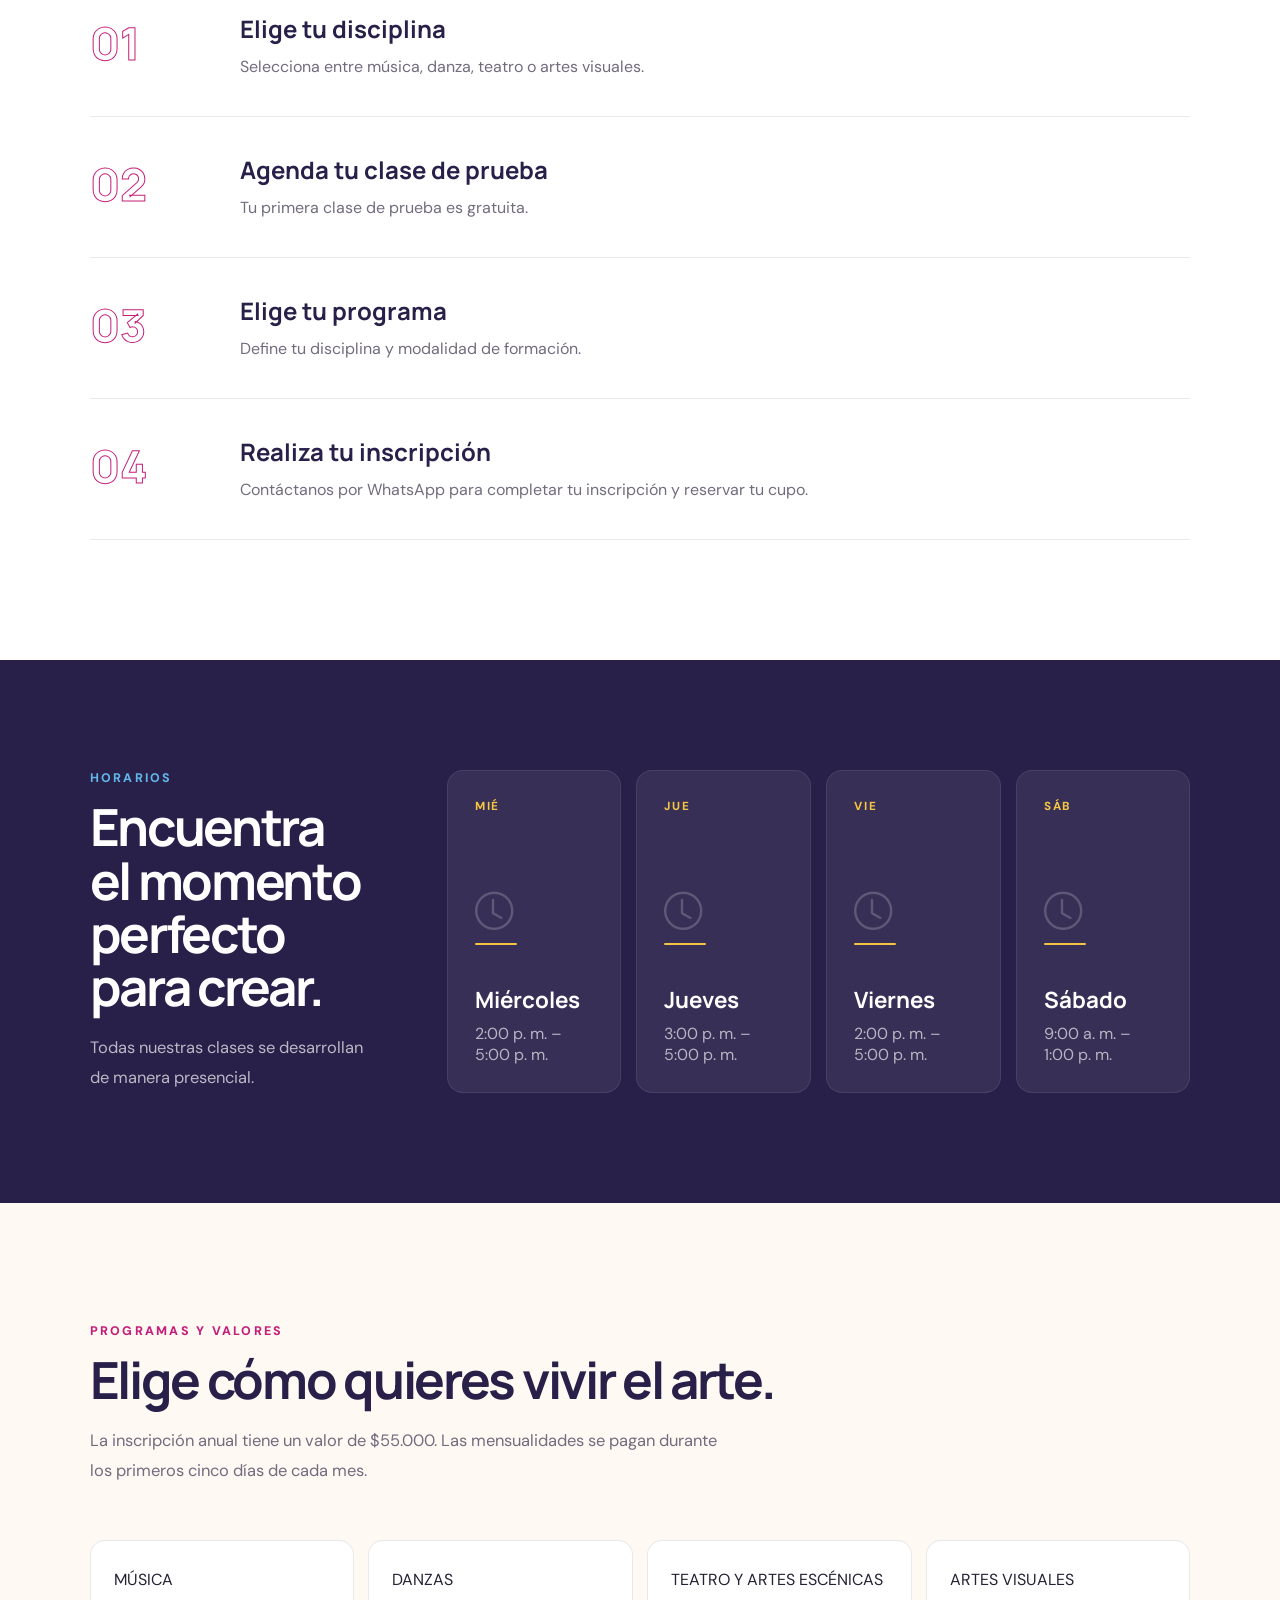
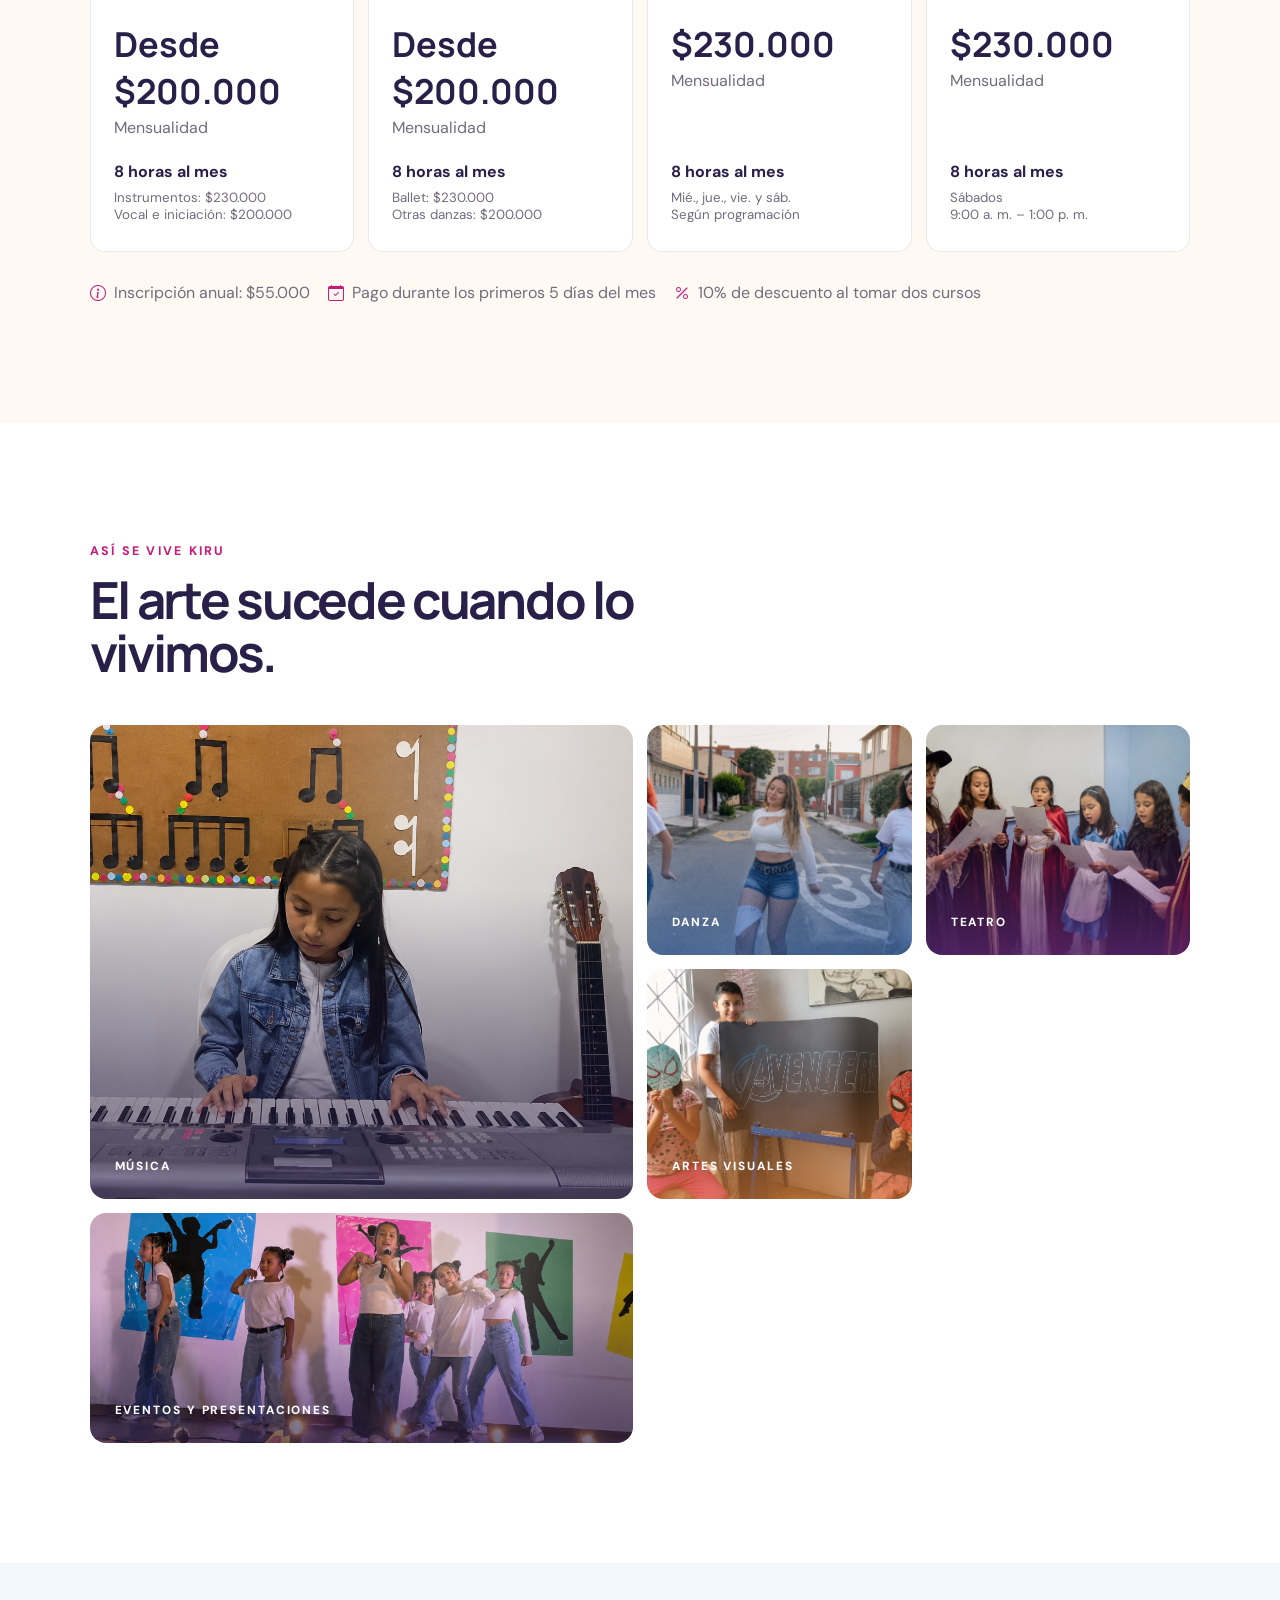
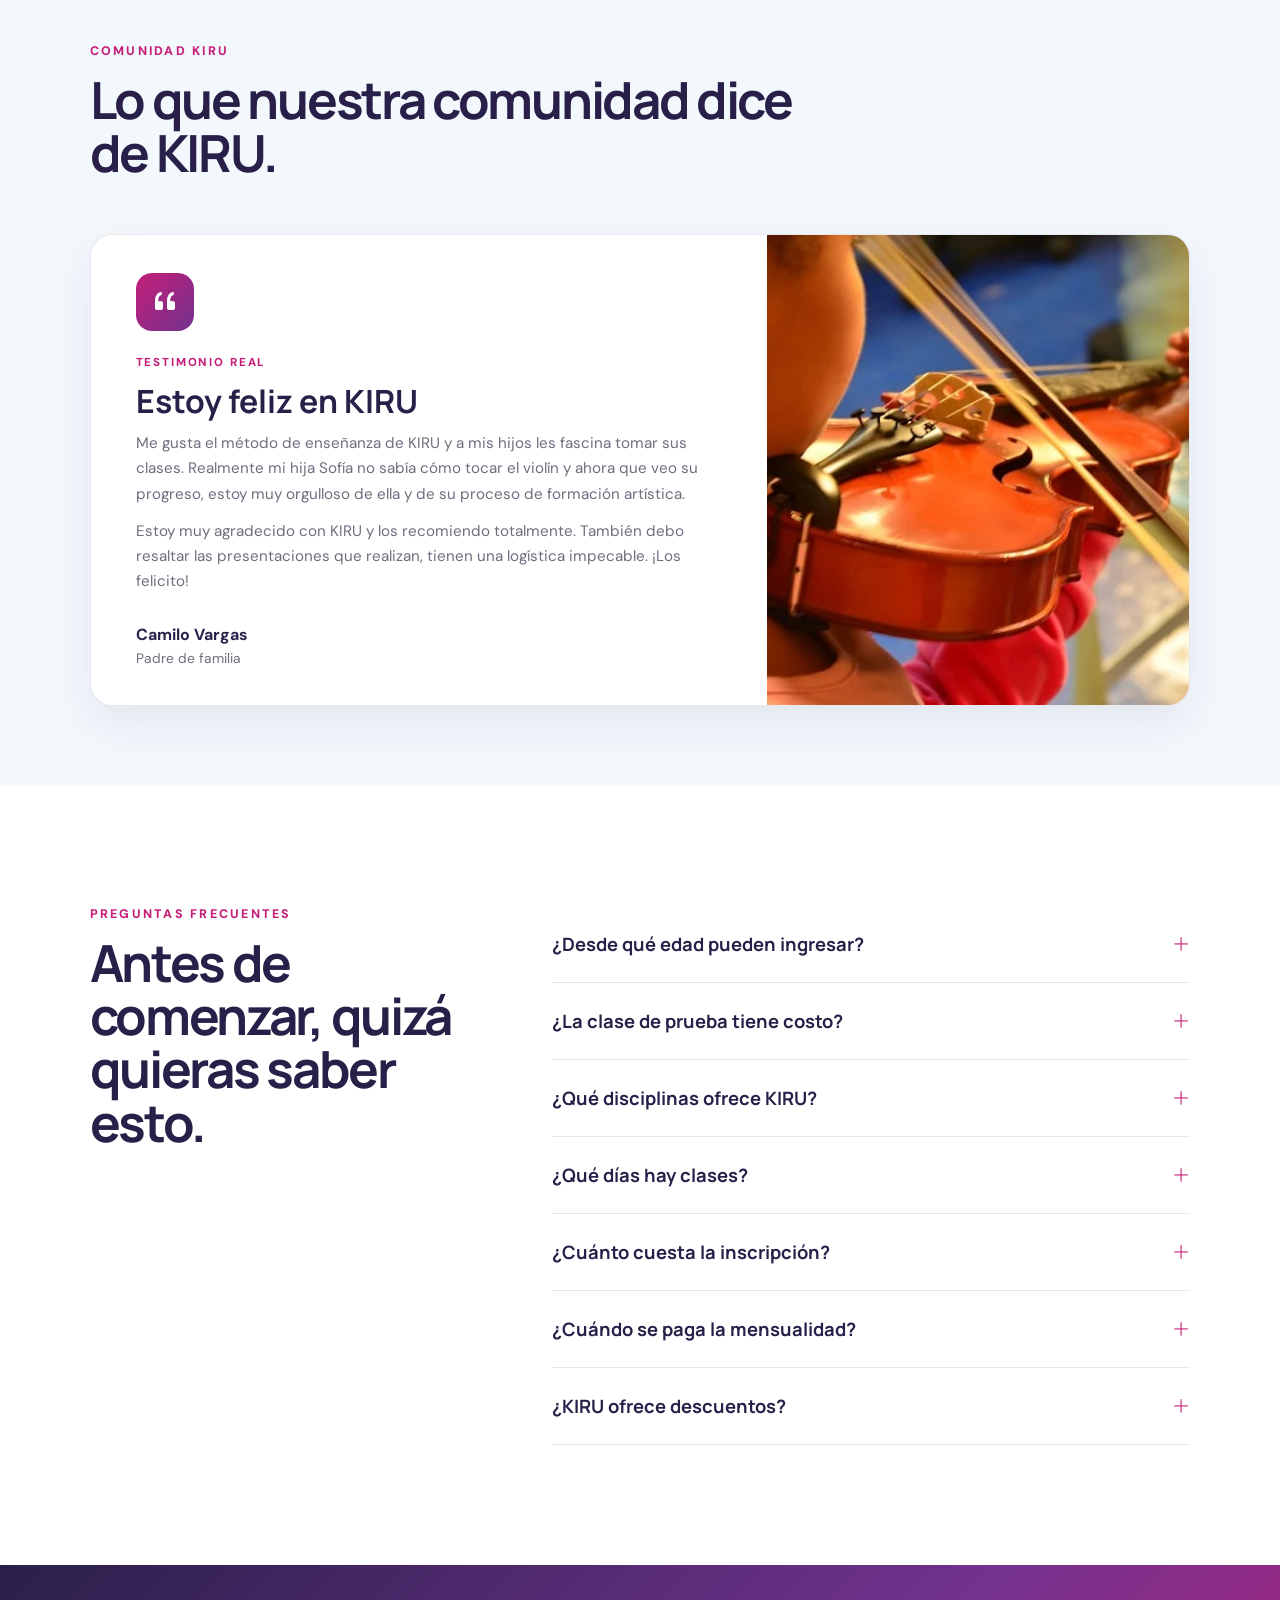
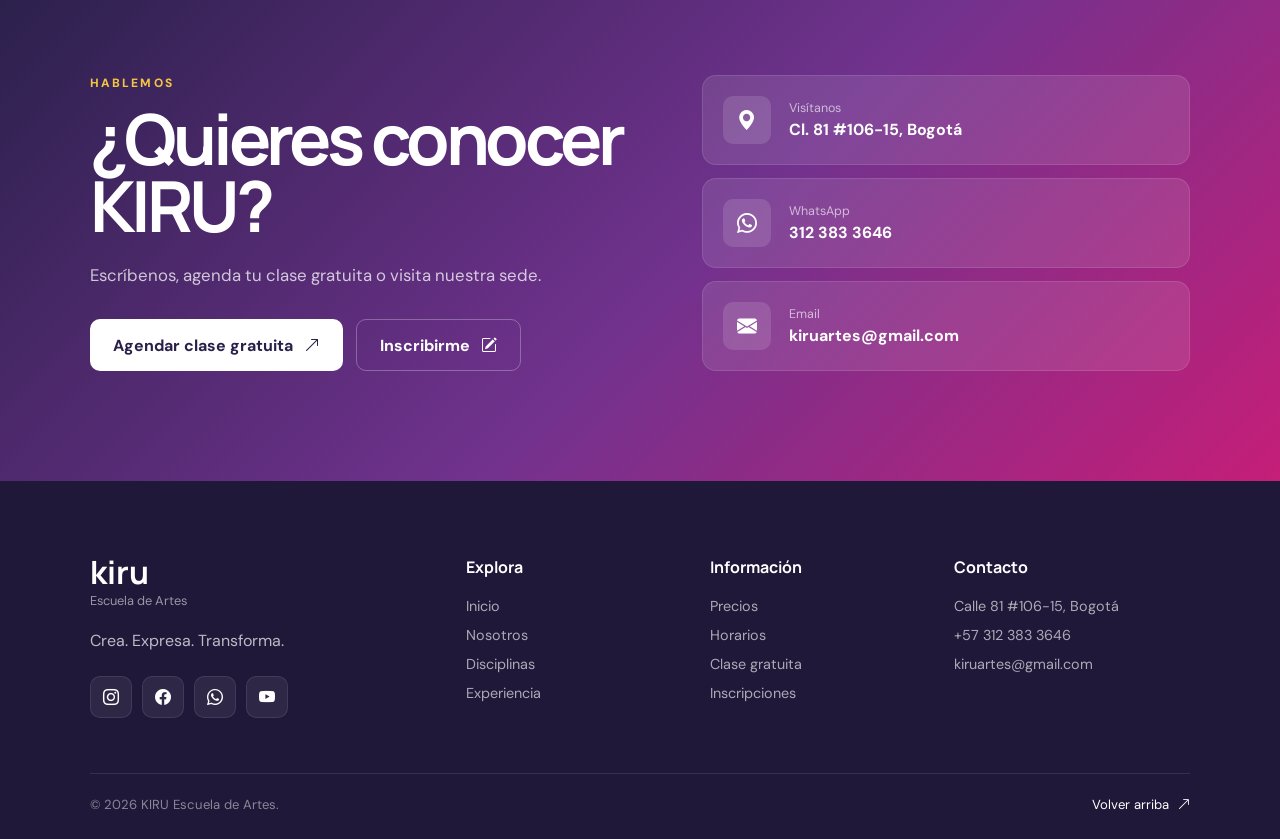
==== commit f8bed29c: "Actualizar precios" ====
--- a/index.html
+++ b/index.html
@@ -756,11 +756,12 @@
 
             <h3>Desde $200.000</h3>
 
-            <p>por mes</p>
-
-            <strong>Instrumentos: $230.000</strong>
+            <p>Mensualidad</p>
+
+            <strong>8 horas al mes</strong>
 
             <small>
+                Instrumentos: $230.000<br>
                 Vocal e iniciación: $200.000
             </small>
 
@@ -780,11 +781,12 @@
 
             <h3>Desde $200.000</h3>
 
-            <p>por mes</p>
-
-            <strong>Ballet: $230.000</strong>
+            <p>Mensualidad</p>
+
+            <strong>8 horas al mes</strong>
 
             <small>
+                Ballet: $230.000<br>
                 Otras danzas: $200.000
             </small>
 
@@ -804,11 +806,12 @@
 
             <h3>$230.000</h3>
 
-            <p>por mes</p>
-
-            <strong>Mié., jue., vie. y sáb.</strong>
+            <p>Mensualidad</p>
+
+            <strong>8 horas al mes</strong>
 
             <small>
+                Mié., jue., vie. y sáb.<br>
                 Según programación
             </small>
 
@@ -828,11 +831,12 @@
 
             <h3>$230.000</h3>
 
-            <p>por mes</p>
-
-            <strong>Sábados</strong>
+            <p>Mensualidad</p>
+
+            <strong>8 horas al mes</strong>
 
             <small>
+                Sábados<br>
                 9:00 a. m. – 1:00 p. m.
             </small>
 
@@ -1364,4 +1368,4 @@
 
 </body>
 
-</html>+</html>
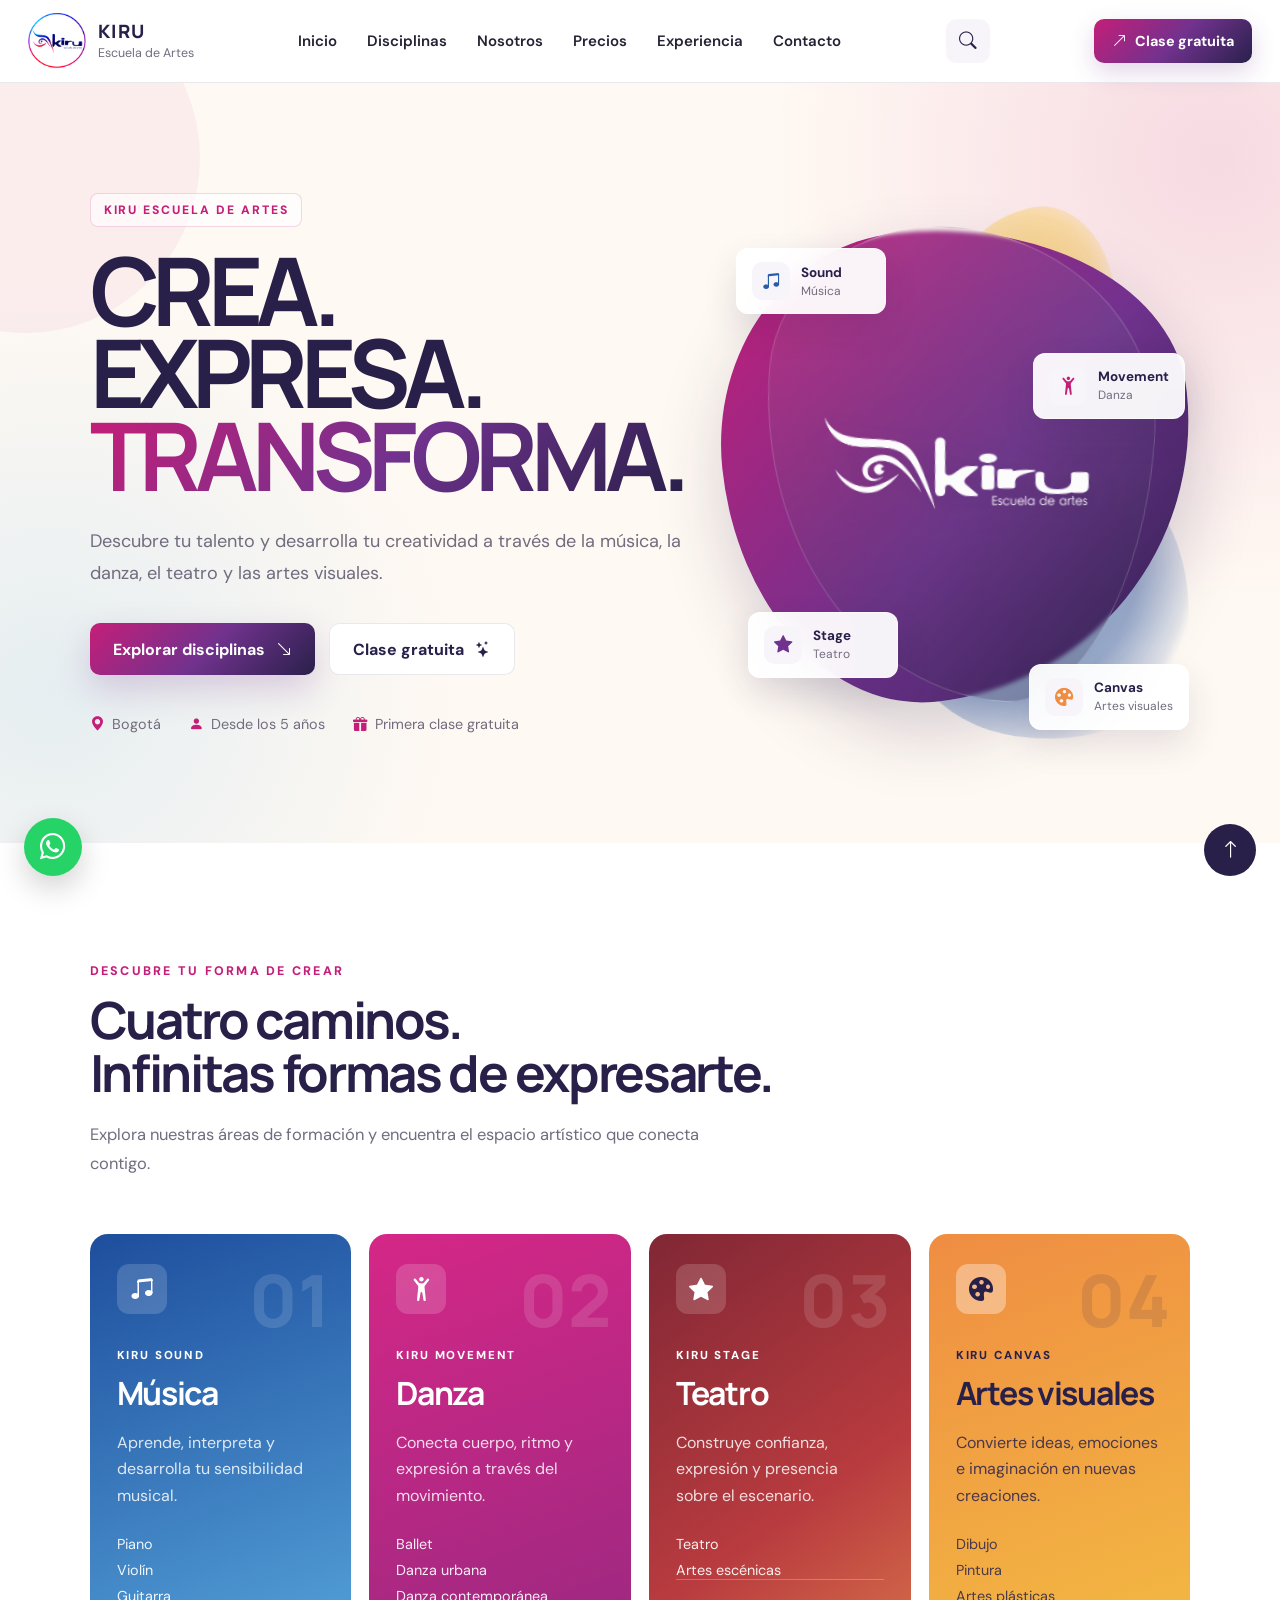
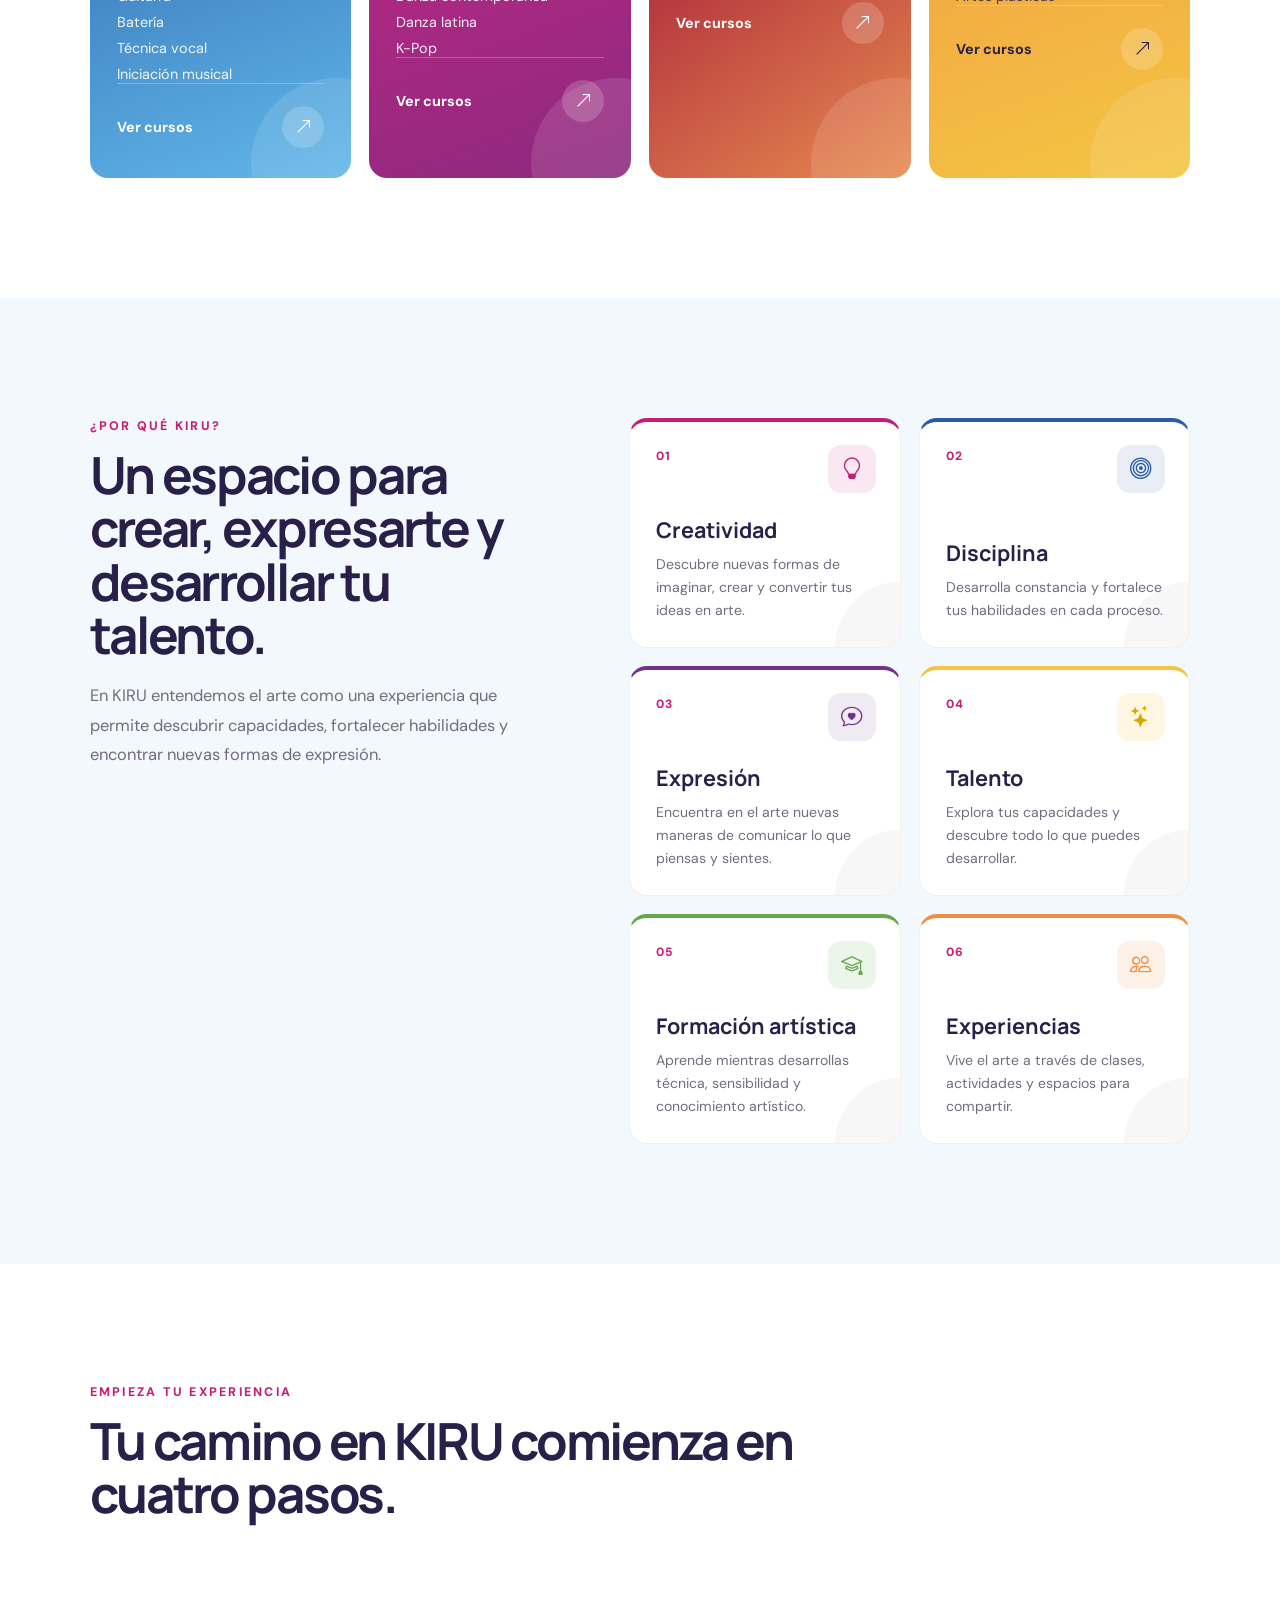
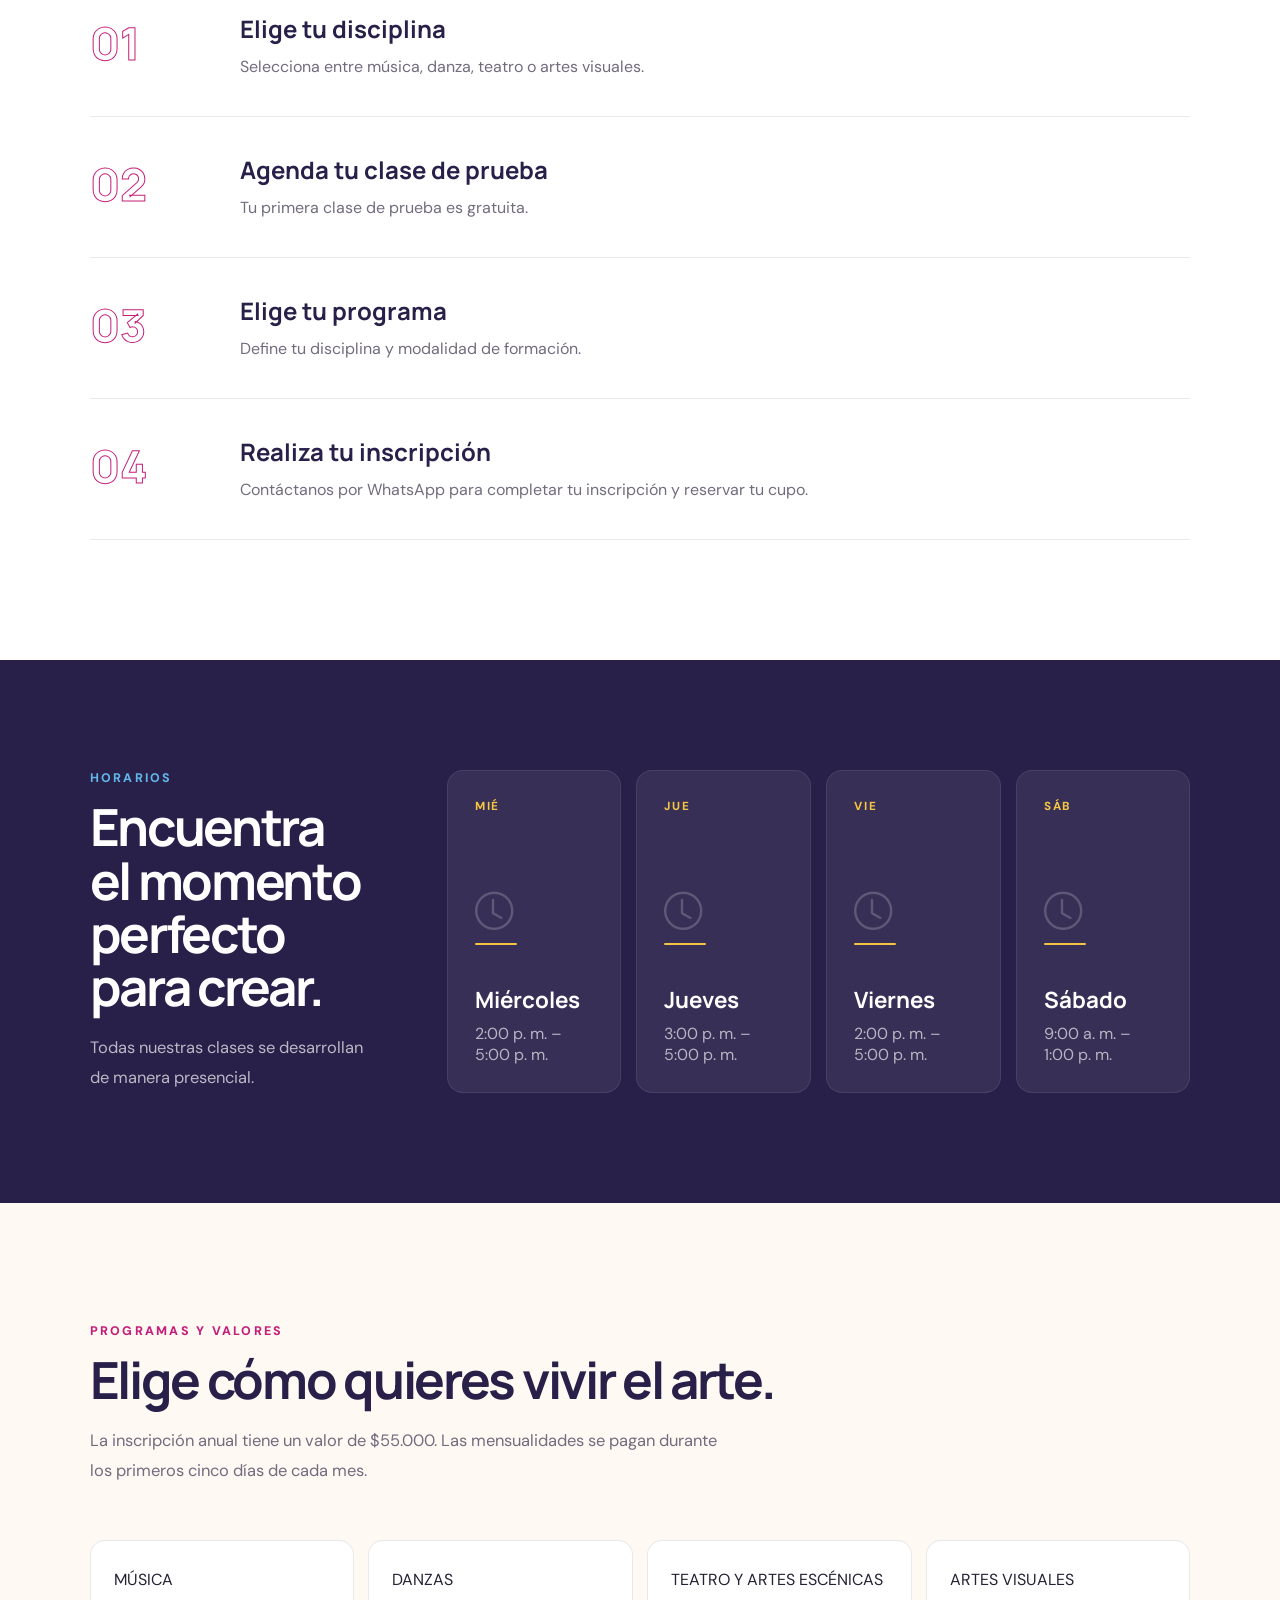
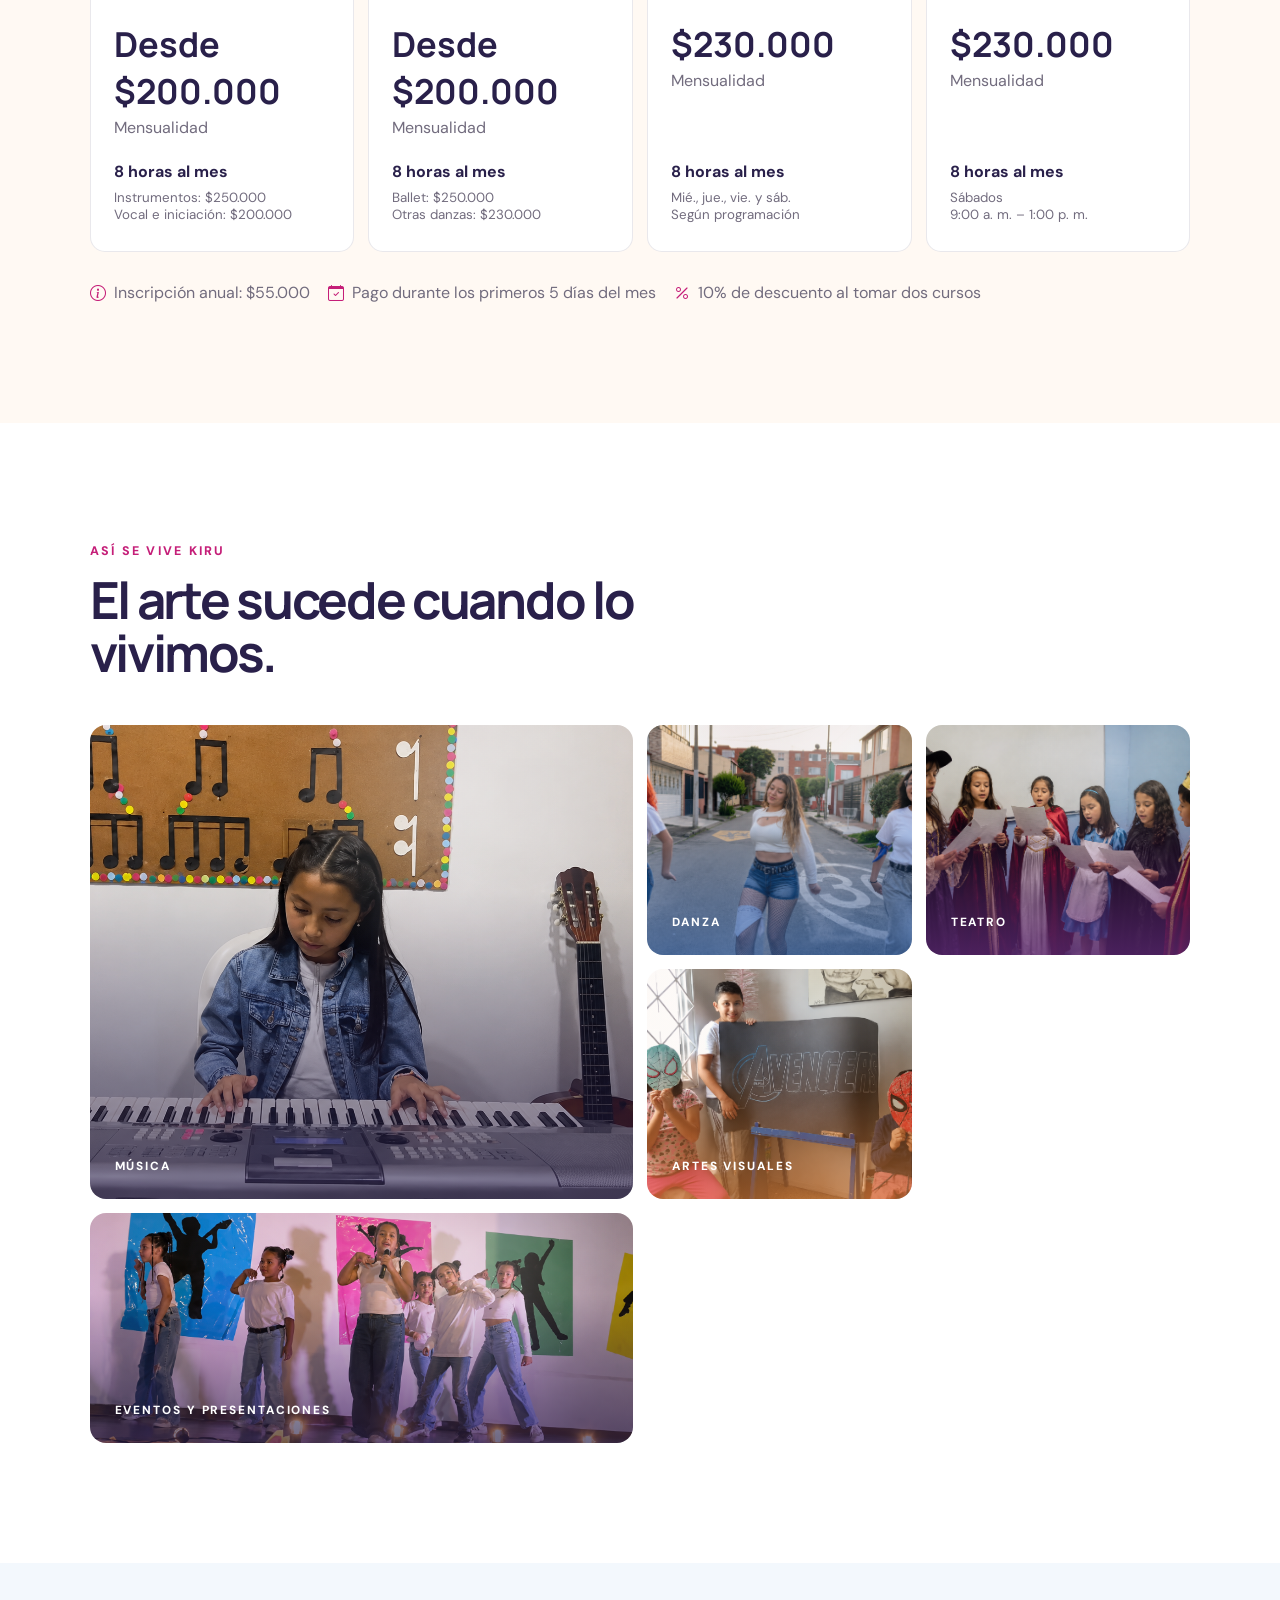
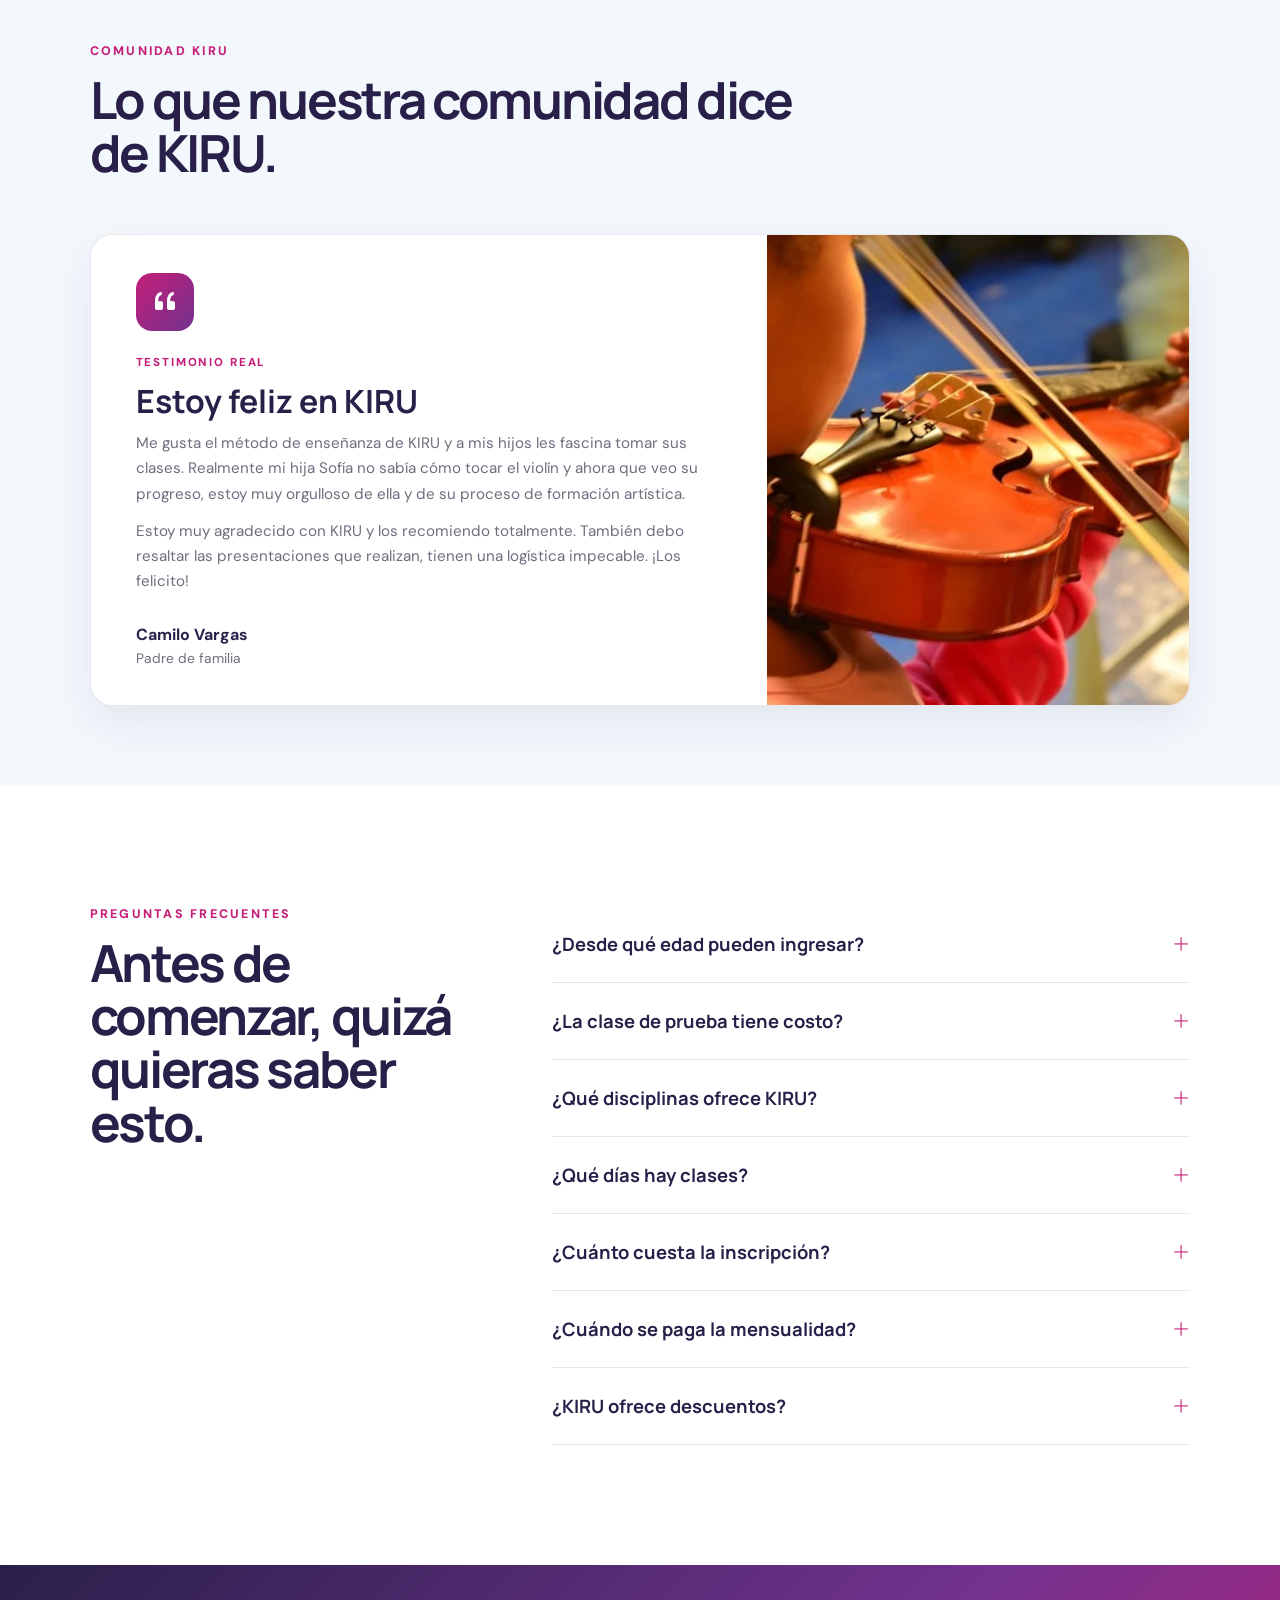
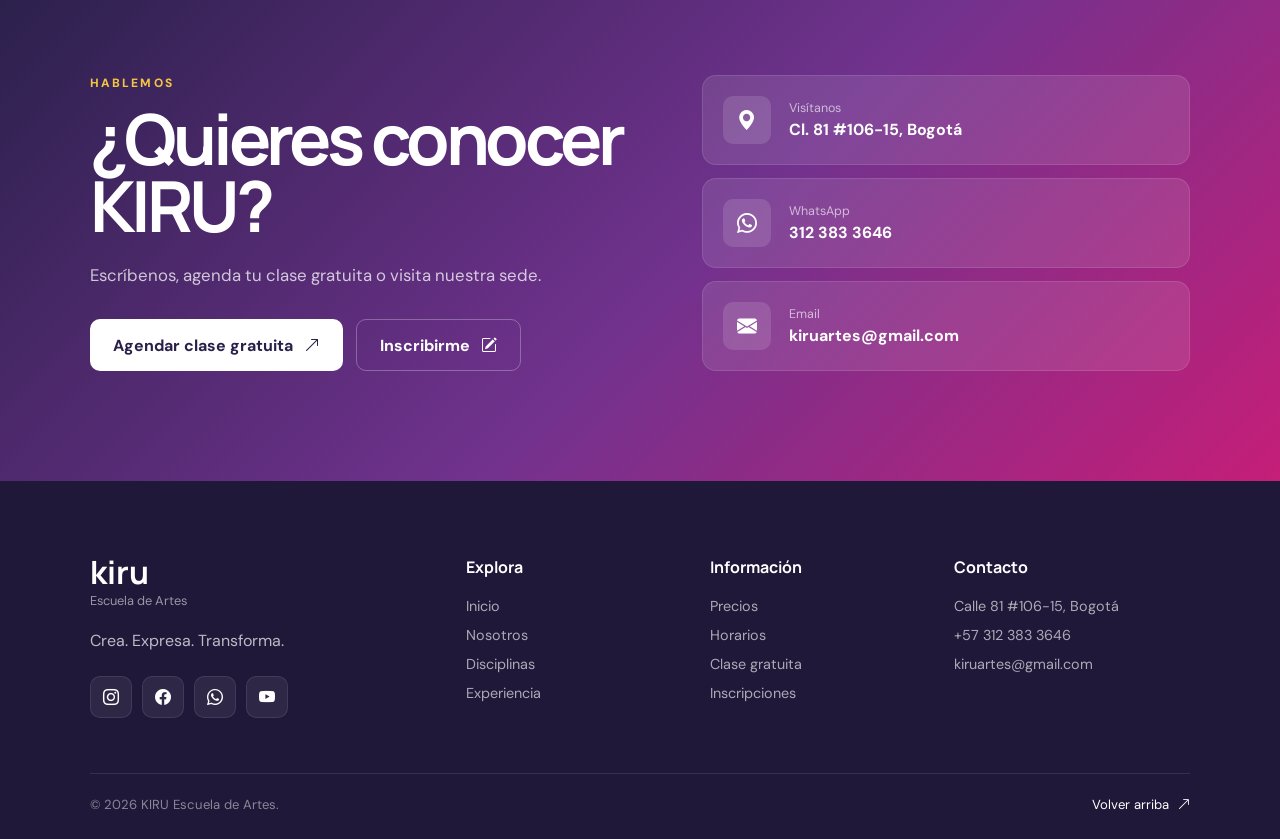
==== commit c0420c79: "Actualizar información solicitada por Kiru" ====
--- a/index.html
+++ b/index.html
@@ -761,7 +761,7 @@
             <strong>8 horas al mes</strong>
 
             <small>
-                Instrumentos: $230.000<br>
+                Instrumentos: $250.000<br>
                 Vocal e iniciación: $200.000
             </small>
 
@@ -786,8 +786,8 @@
             <strong>8 horas al mes</strong>
 
             <small>
-                Ballet: $230.000<br>
-                Otras danzas: $200.000
+                Ballet: $250.000<br>
+                Otras danzas: $230.000
             </small>
 
         </a>
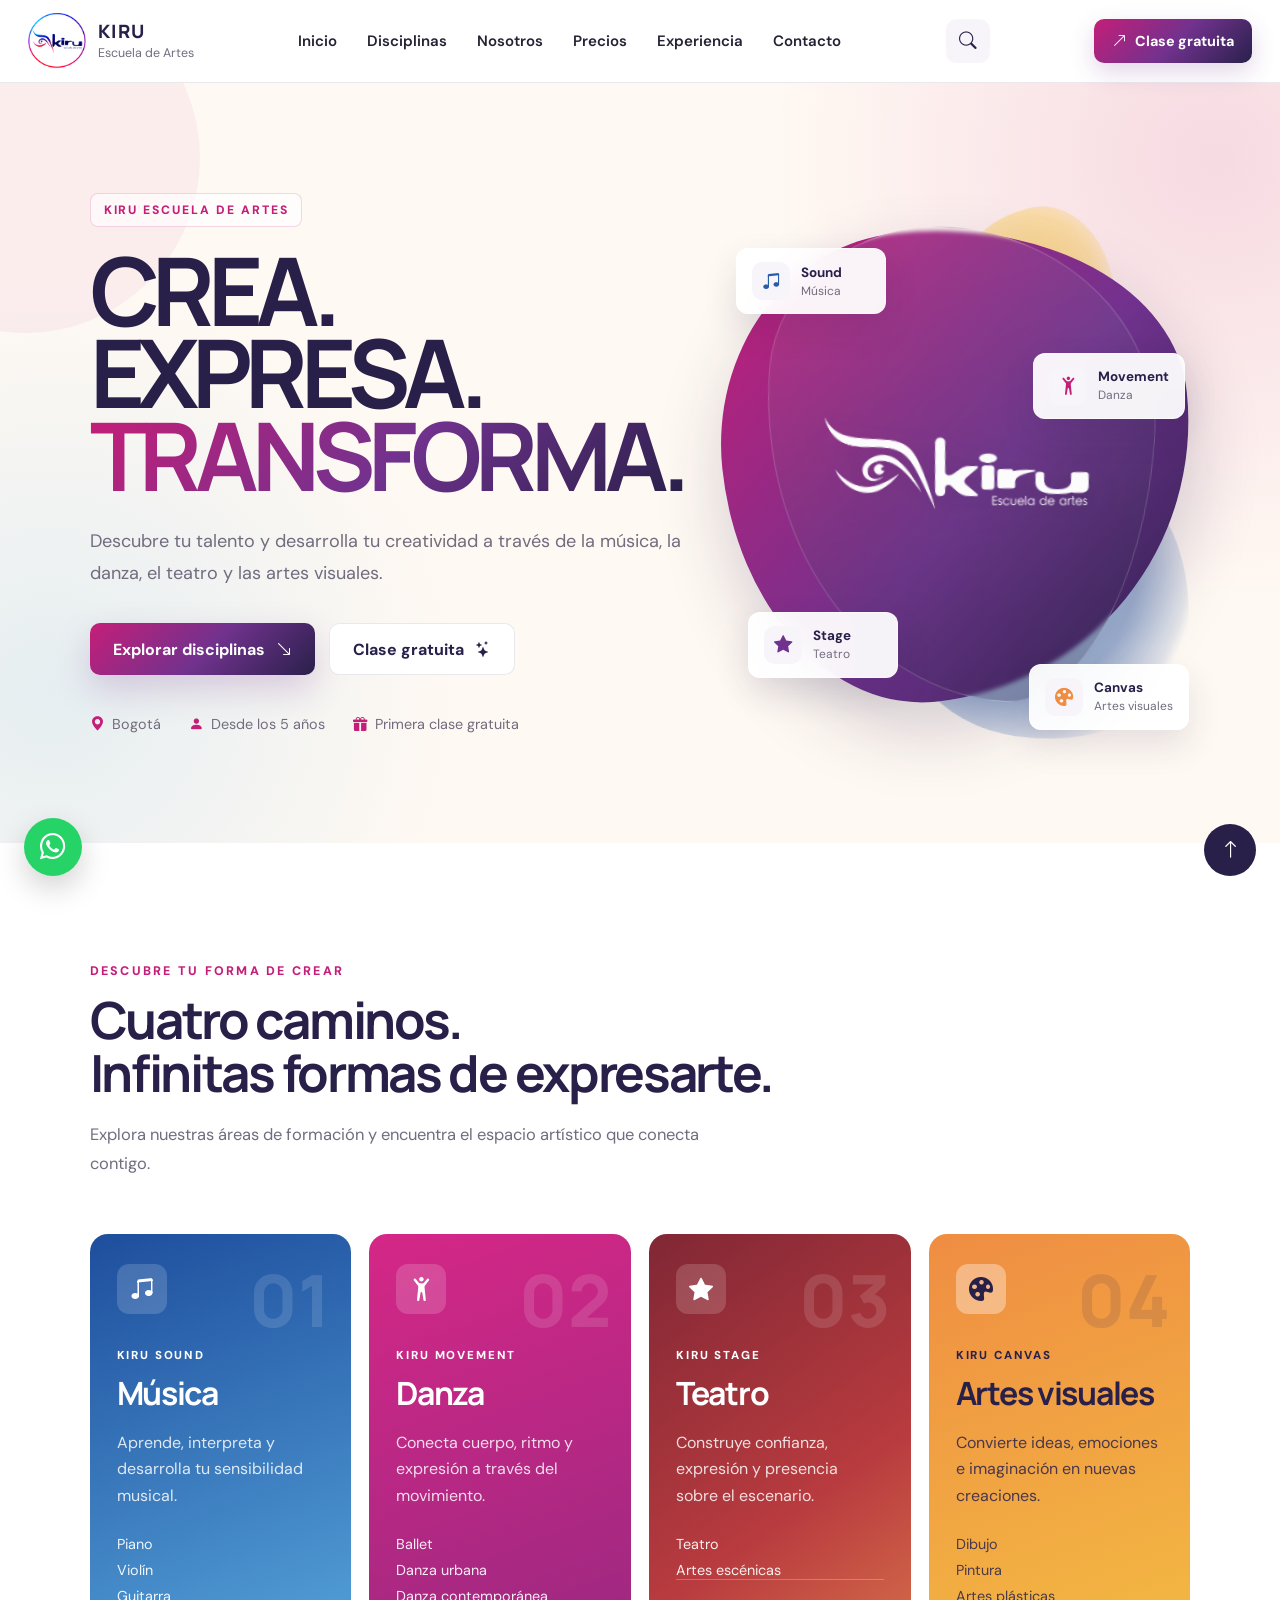
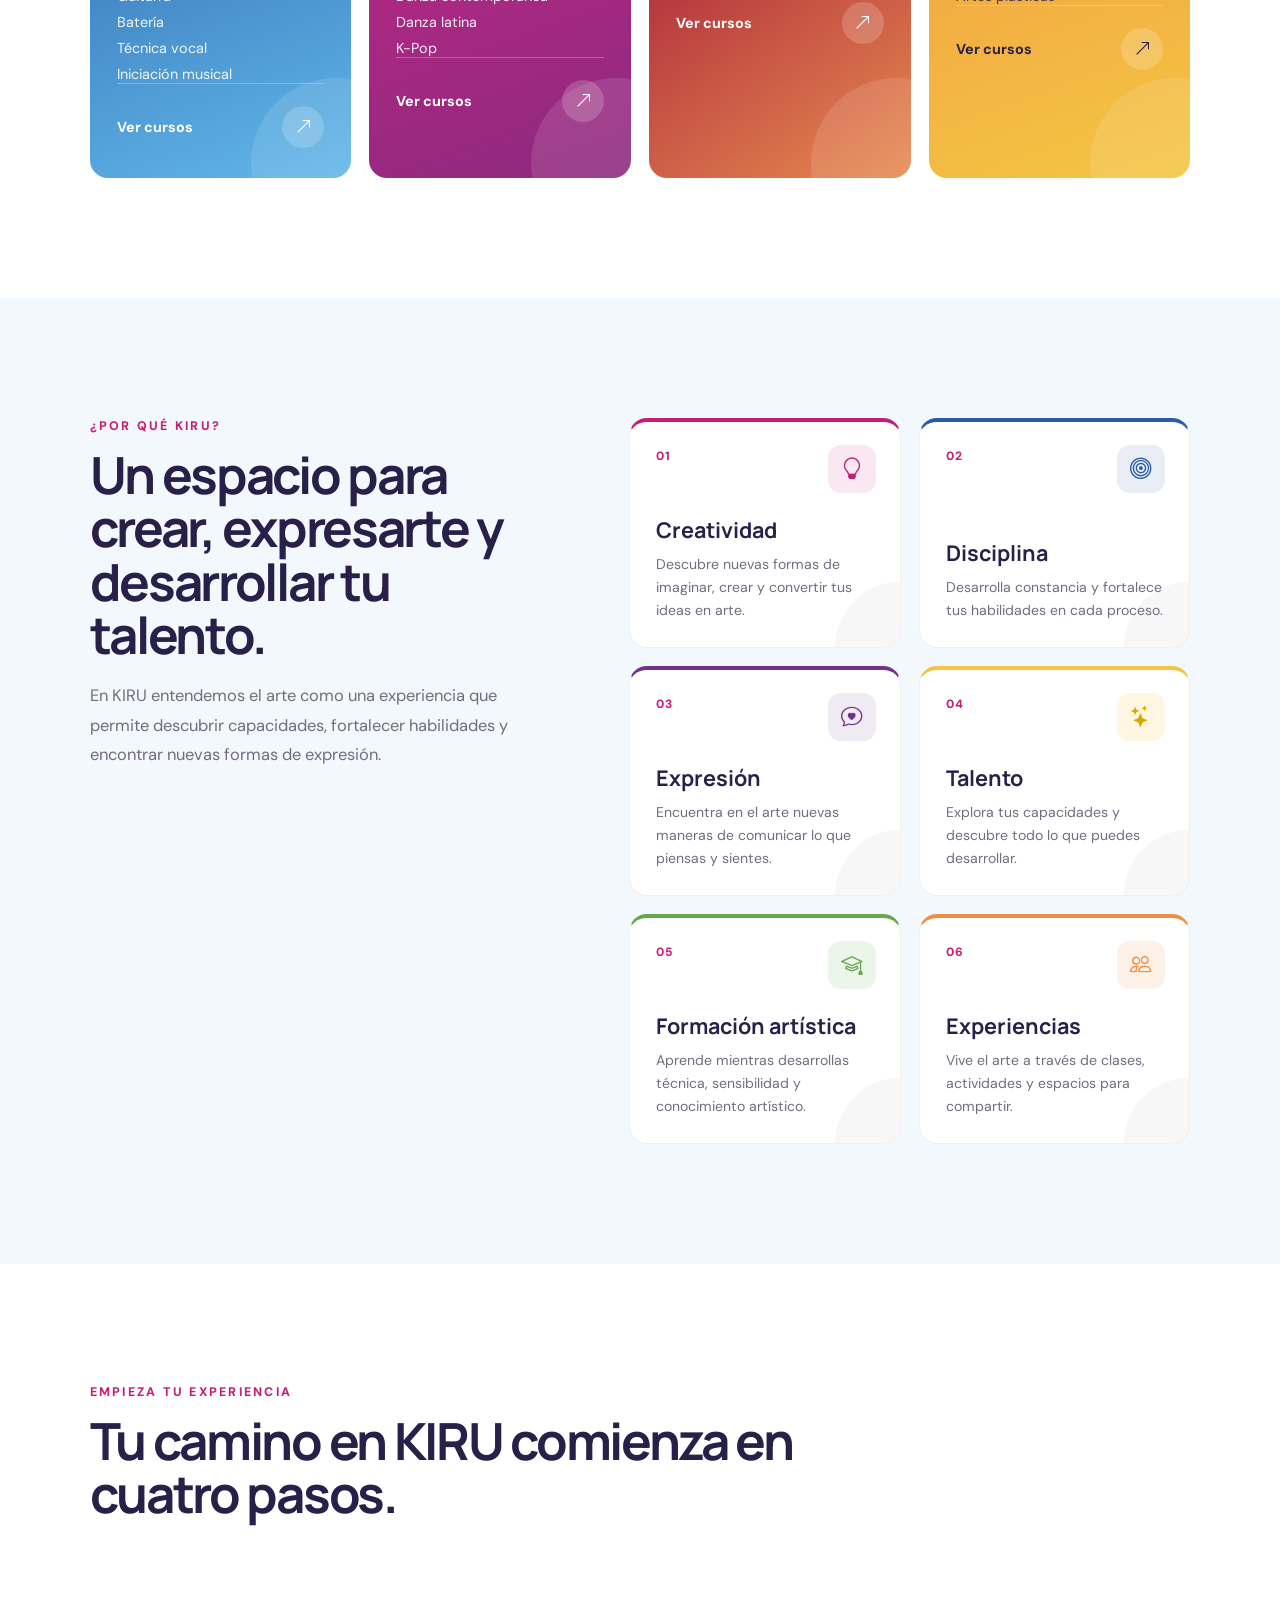
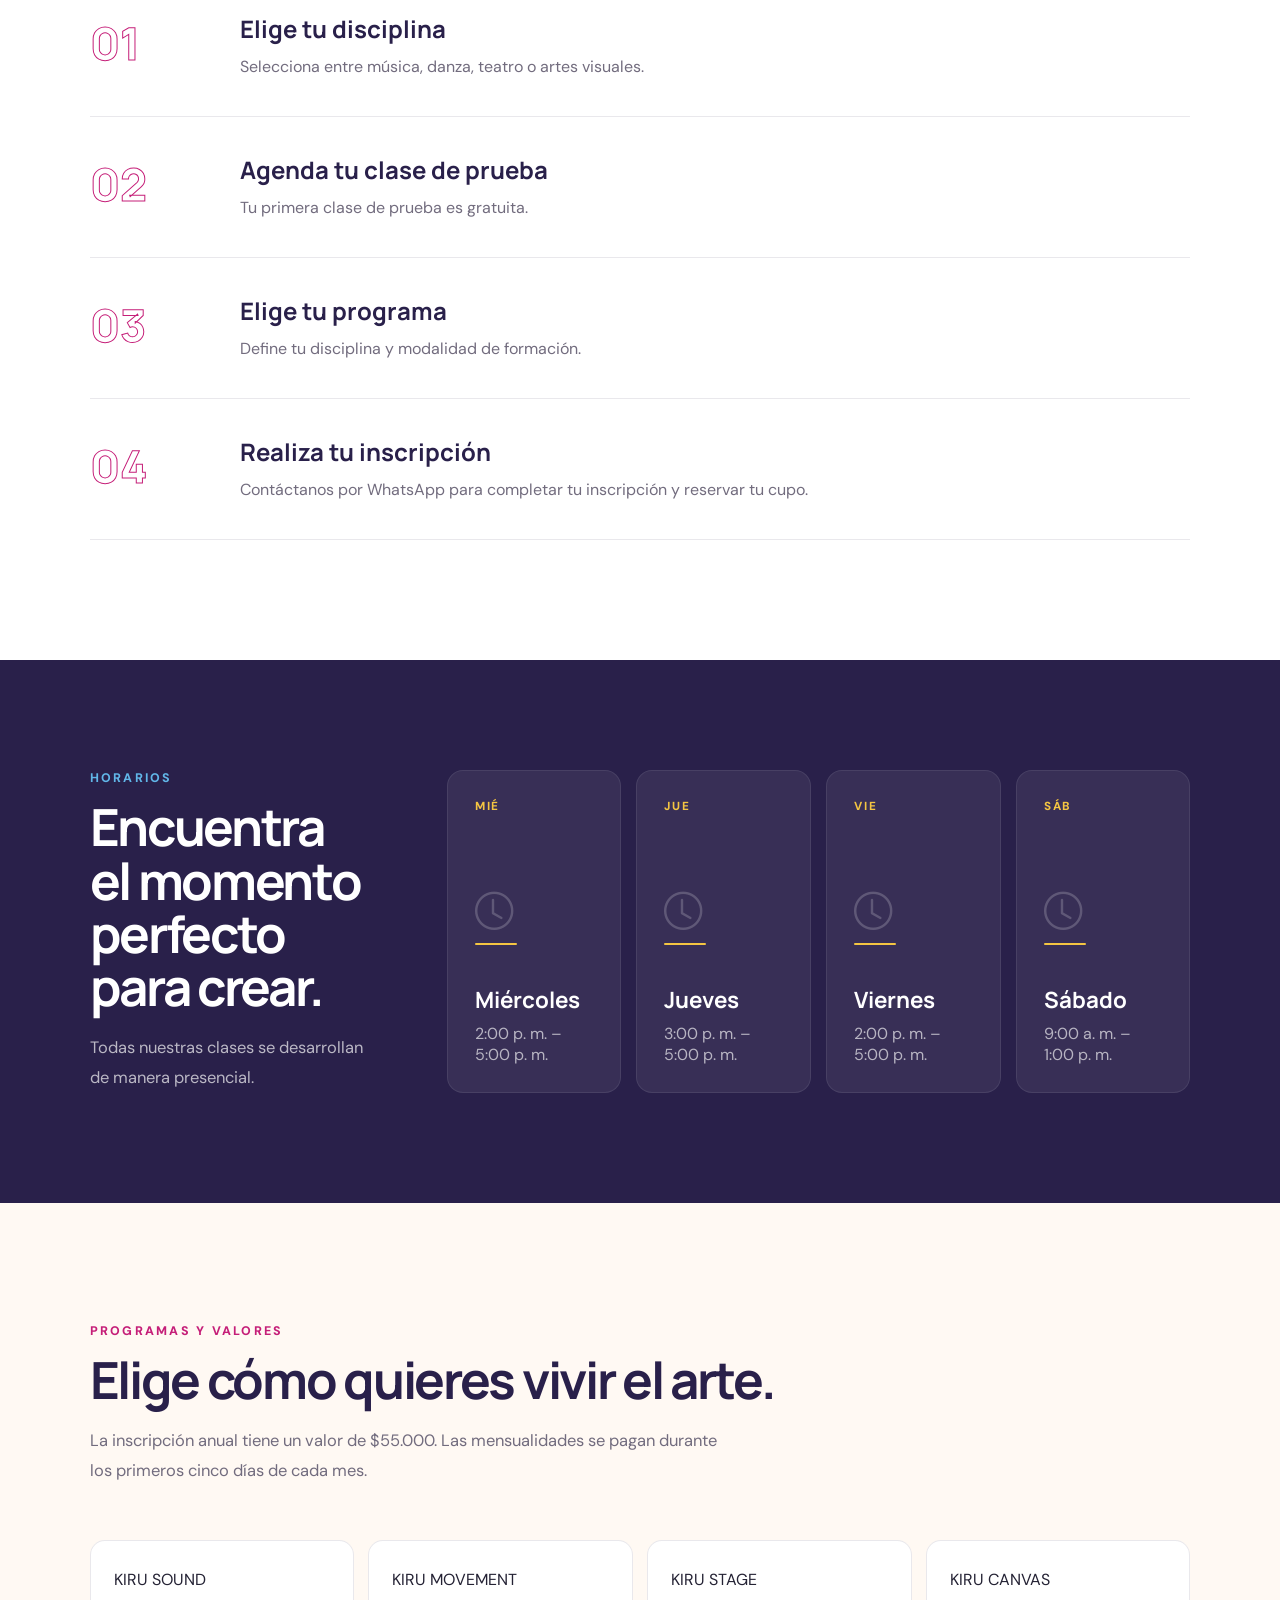
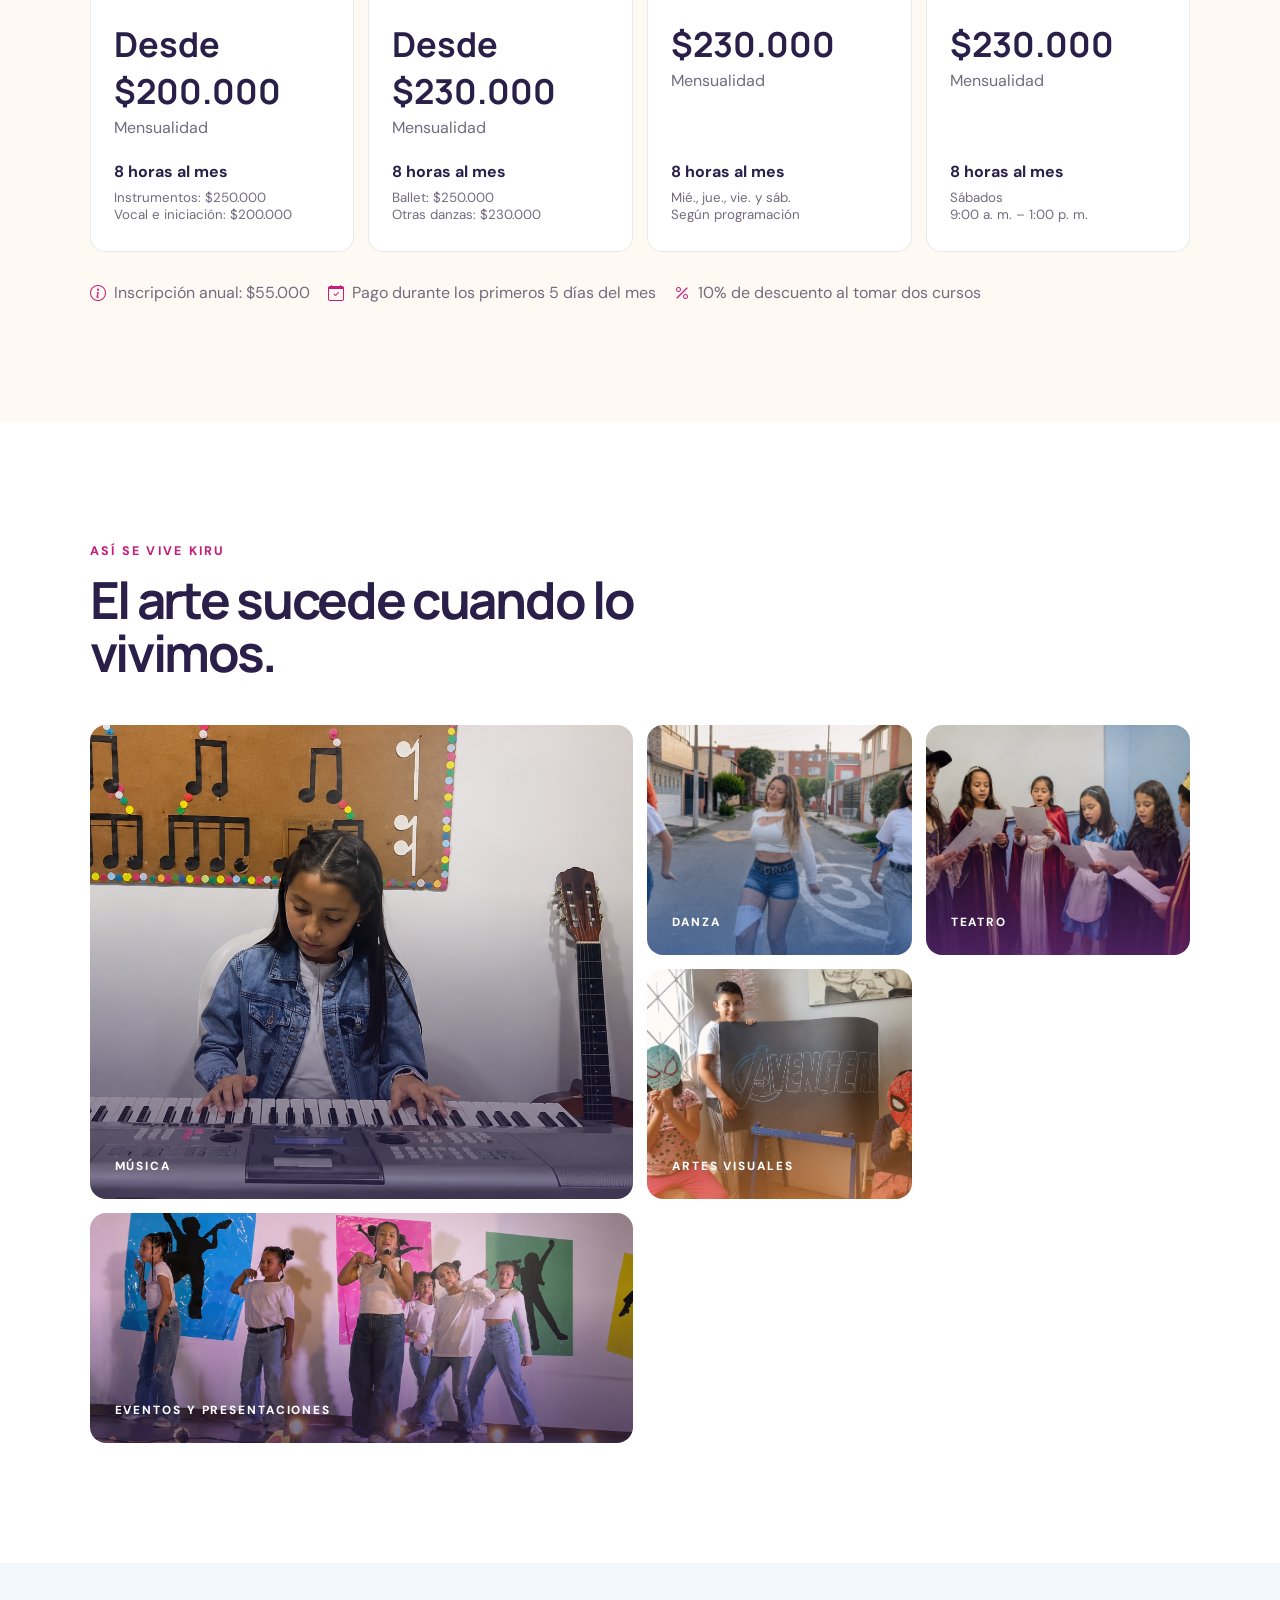
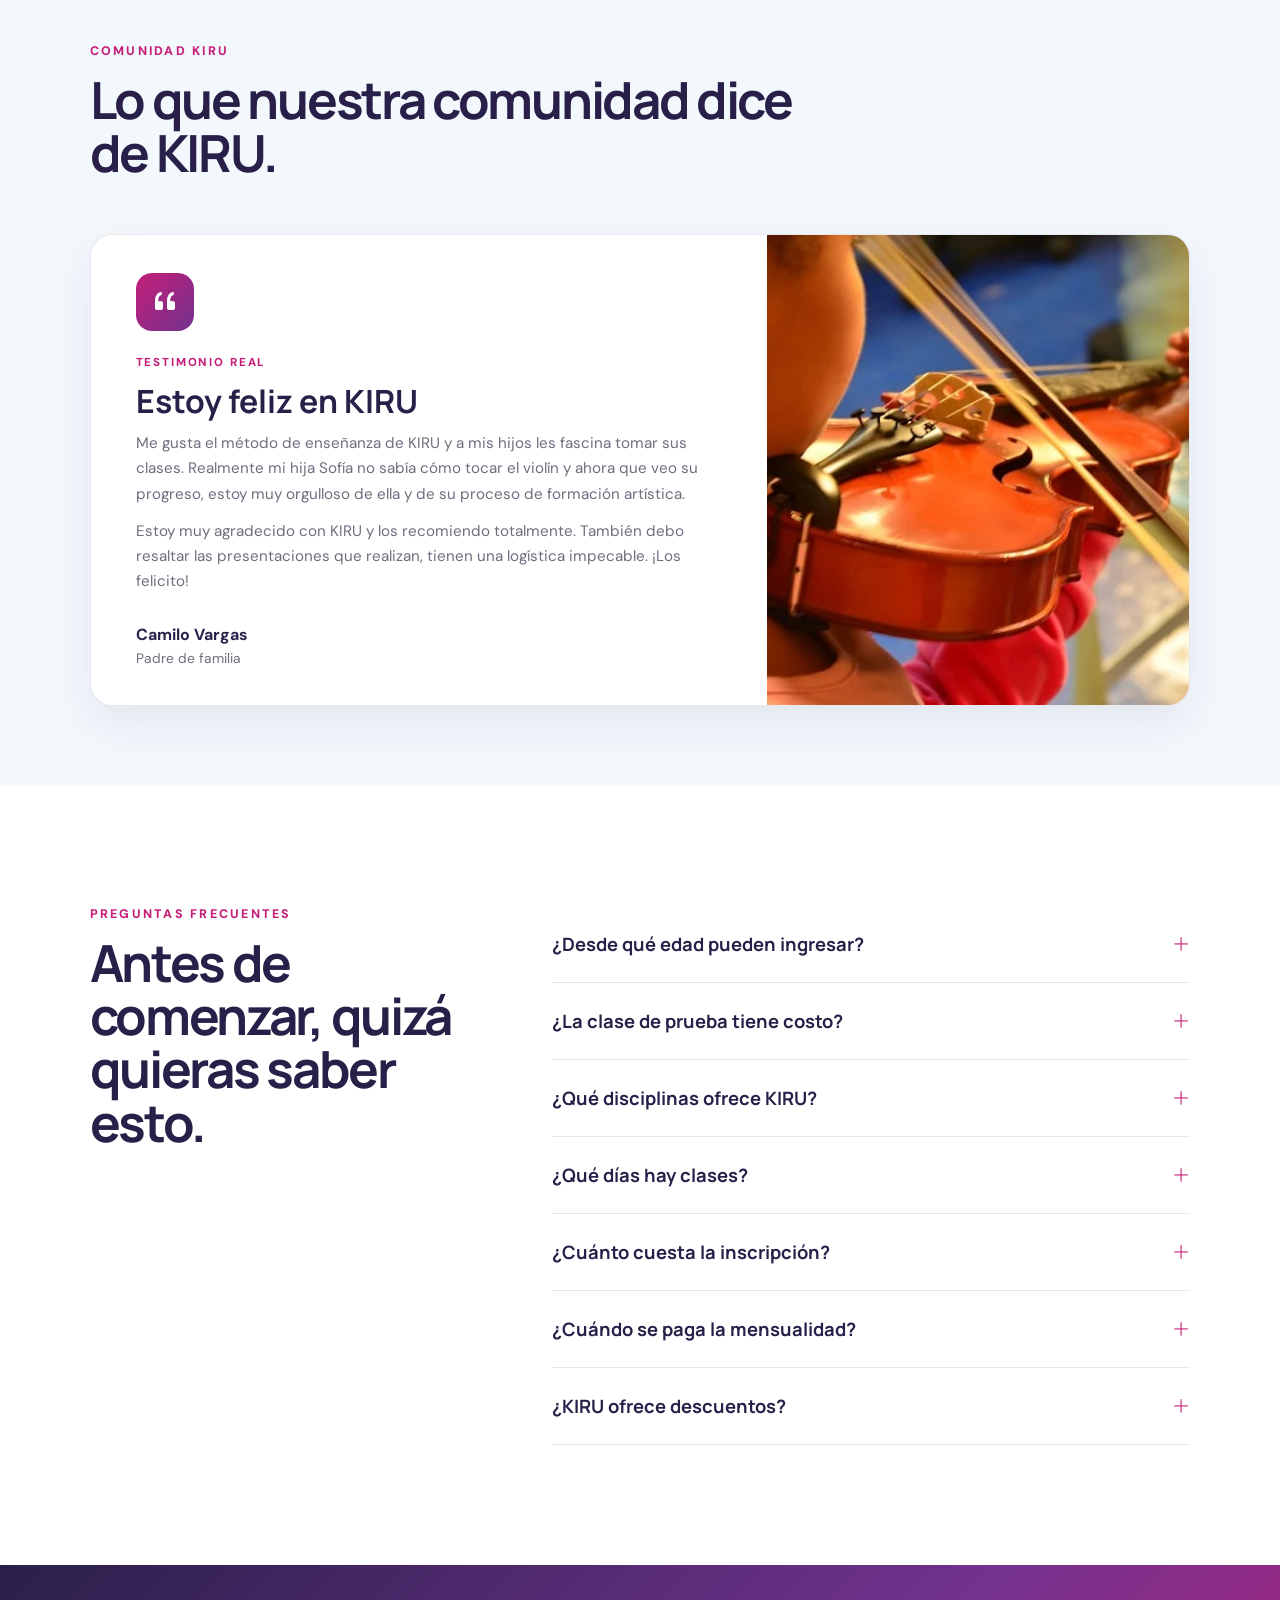
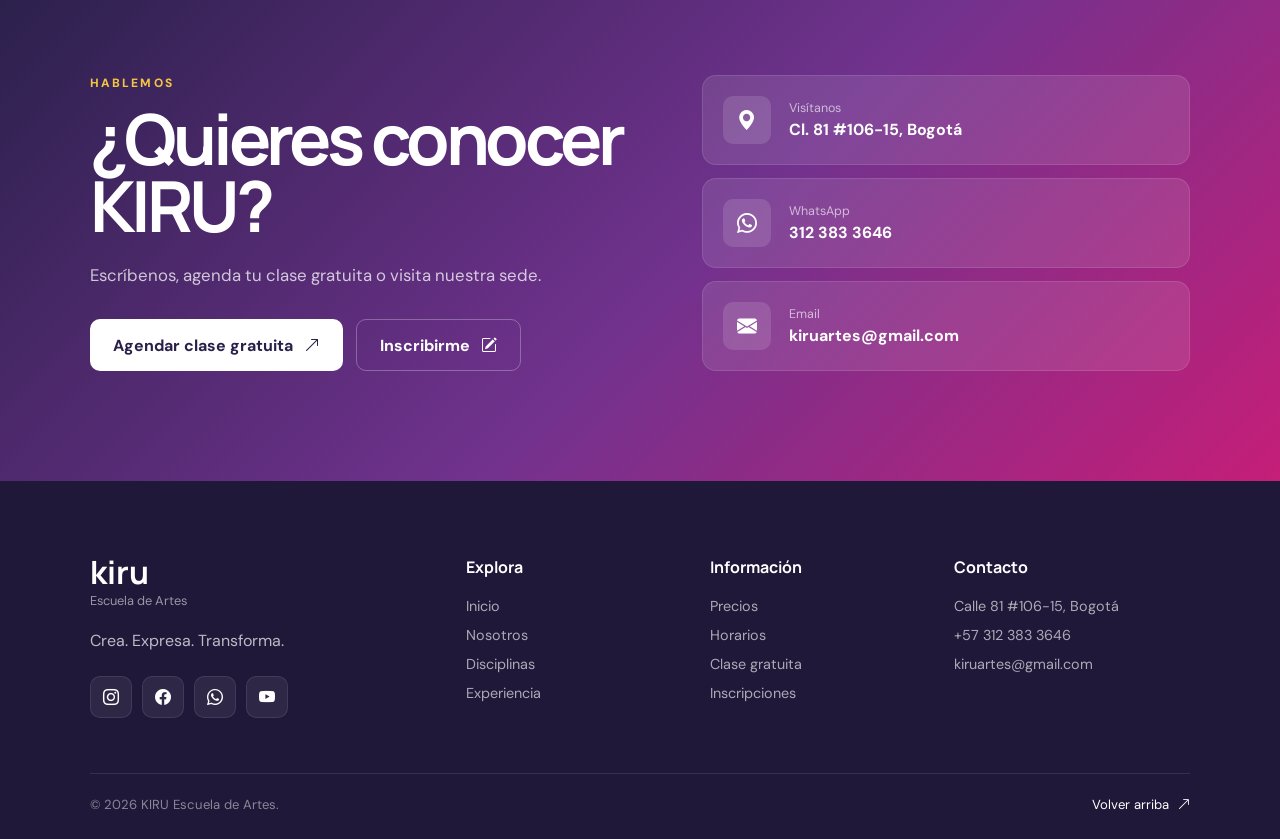
==== commit 899244d6: "Corregir precios y funcionamiento del menú móvil" ====
--- a/index.html
+++ b/index.html
@@ -752,7 +752,7 @@
     class="price-card-link"
 >
 
-            <span>MÚSICA</span>
+            <span>KIRU SOUND</span>
 
             <h3>Desde $200.000</h3>
 
@@ -777,9 +777,9 @@
     class="price-card-link"
 >
 
-            <span>DANZAS</span>
-
-            <h3>Desde $200.000</h3>
+            <span>KIRU MOVEMENT</span>
+
+            <h3>Desde $230.000</h3>
 
             <p>Mensualidad</p>
 
@@ -802,7 +802,7 @@
     class="price-card-link"
 >
 
-            <span>TEATRO Y ARTES ESCÉNICAS</span>
+            <span>KIRU STAGE</span>
 
             <h3>$230.000</h3>
 
@@ -827,7 +827,7 @@
     class="price-card-link"
 >
 
-            <span>ARTES VISUALES</span>
+            <span>KIRU CANVAS</span>
 
             <h3>$230.000</h3>
 
--- a/estilos.css
+++ b/estilos.css
@@ -3121,4 +3121,79 @@
         bottom:16px;
     }
 
+}
+
+/* ==================================================
+MENÚ MÓVIL DESPLEGABLE
+================================================== */
+
+@media (max-width: 980px) {
+
+    .kiru-menu.is-open {
+        position: absolute;
+        top: 100%;
+        left: 0;
+
+        display: flex;
+        width: 100%;
+        max-height: calc(100vh - 72px);
+        padding: 14px 24px 22px;
+
+        flex-direction: column;
+        align-items: stretch;
+        gap: 0;
+
+        overflow-y: auto;
+
+        background: rgba(255, 255, 255, 0.98);
+        border-top: 1px solid var(--border);
+        box-shadow: 0 20px 35px rgba(41, 32, 74, 0.16);
+        backdrop-filter: blur(18px);
+
+        animation: kiruMenuEntrance 0.25s ease both;
+    }
+
+    .kiru-menu.is-open a {
+        padding: 15px 4px;
+        border-bottom: 1px solid var(--border);
+
+        font-size: 1rem;
+        color: var(--kiru-deep);
+    }
+
+    .kiru-menu.is-open a:last-child {
+        border-bottom: none;
+    }
+
+    .kiru-menu.is-open a::after {
+        display: none;
+    }
+
+    .kiru-menu-toggle {
+        transition:
+            background 0.25s ease,
+            color 0.25s ease,
+            transform 0.25s ease;
+    }
+
+    .kiru-menu-toggle[aria-expanded="true"] {
+        color: #ffffff;
+        background: var(--kiru-deep);
+        transform: rotate(90deg);
+    }
+
+}
+
+@keyframes kiruMenuEntrance {
+
+    from {
+        opacity: 0;
+        transform: translateY(-10px);
+    }
+
+    to {
+        opacity: 1;
+        transform: translateY(0);
+    }
+
 }
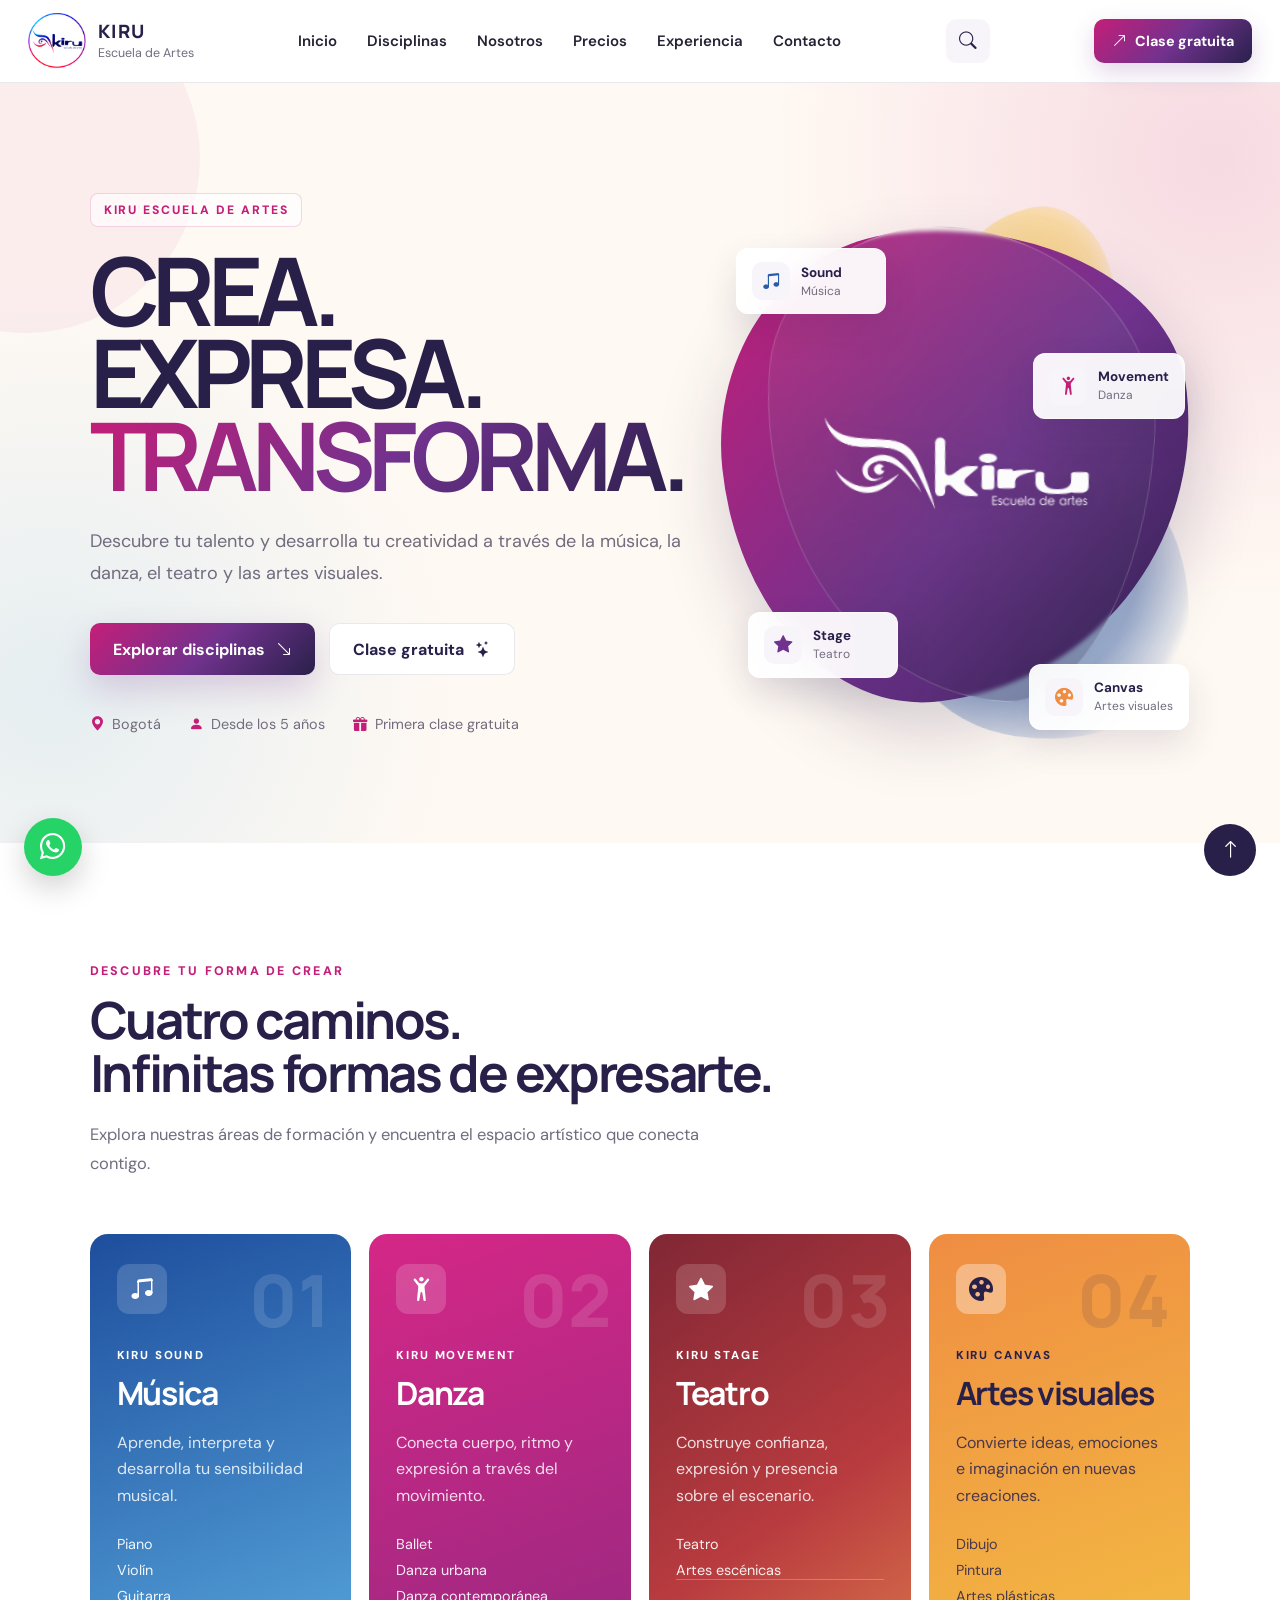
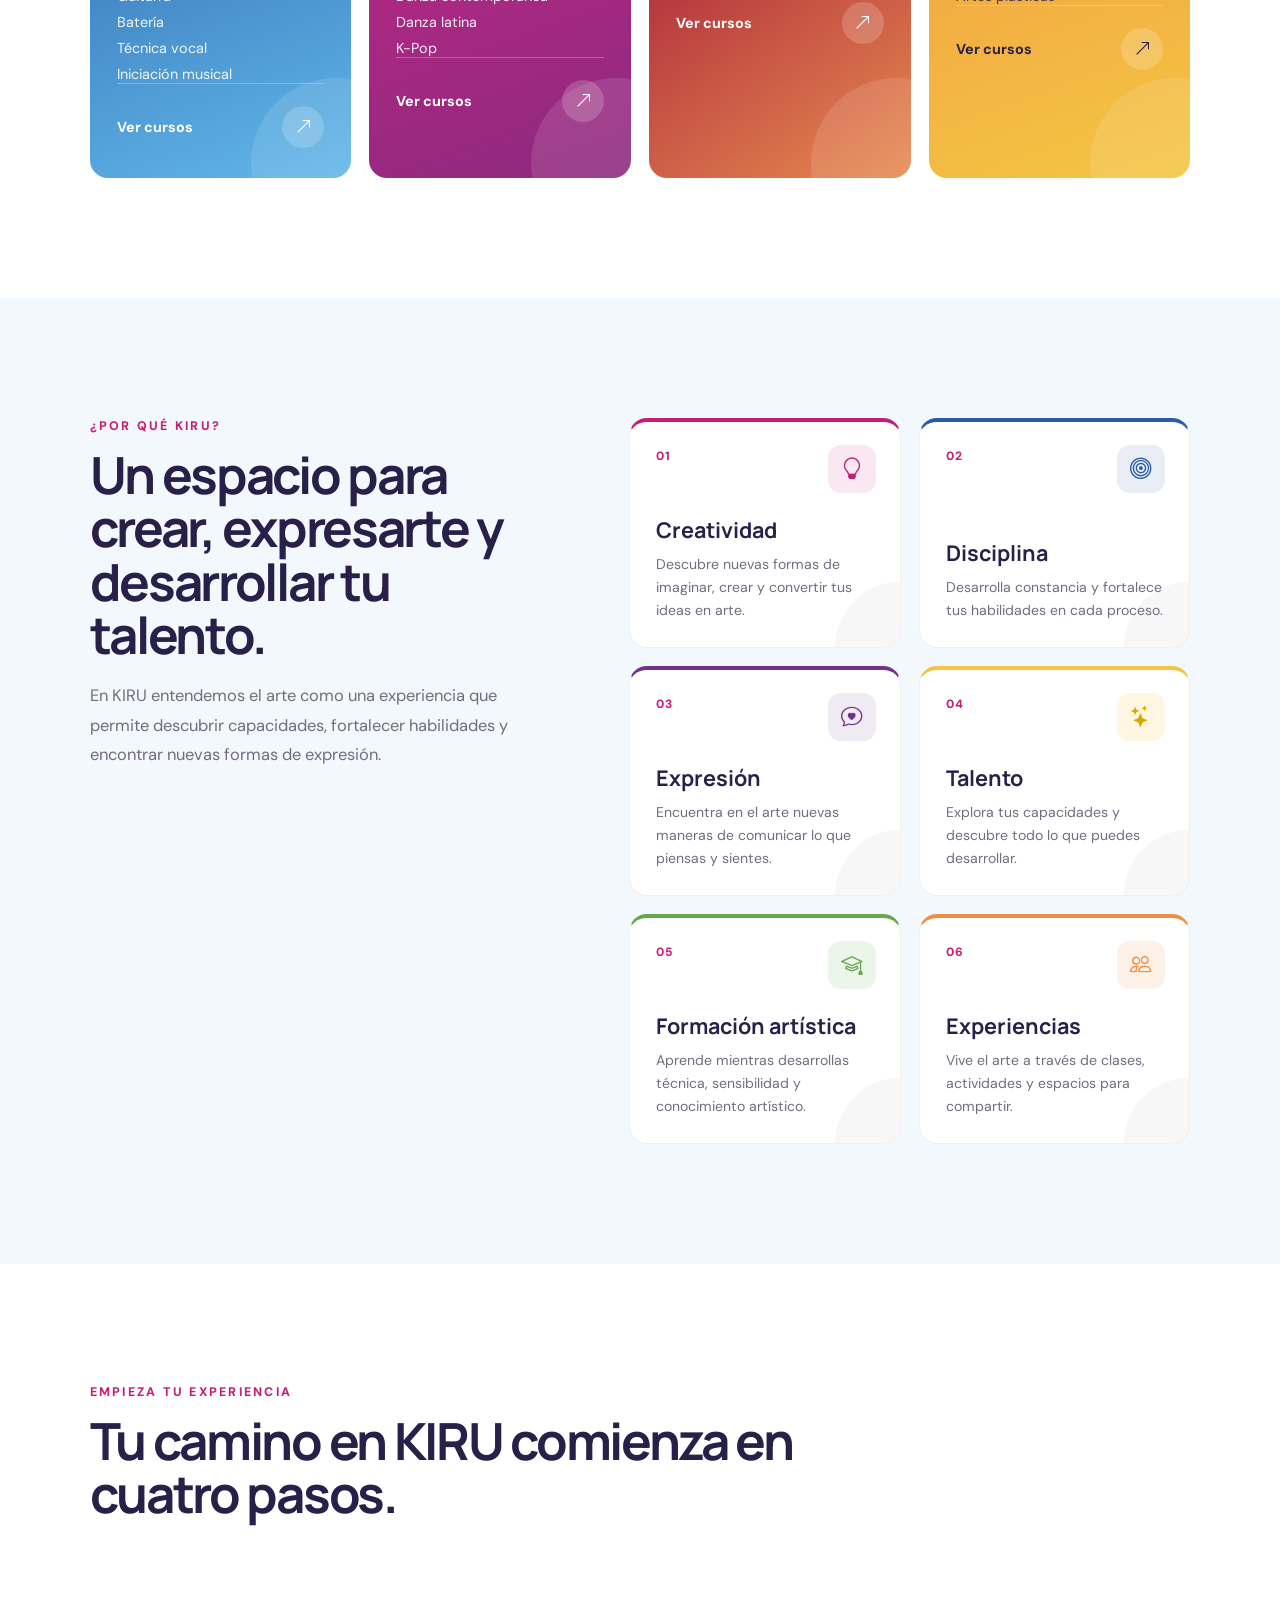
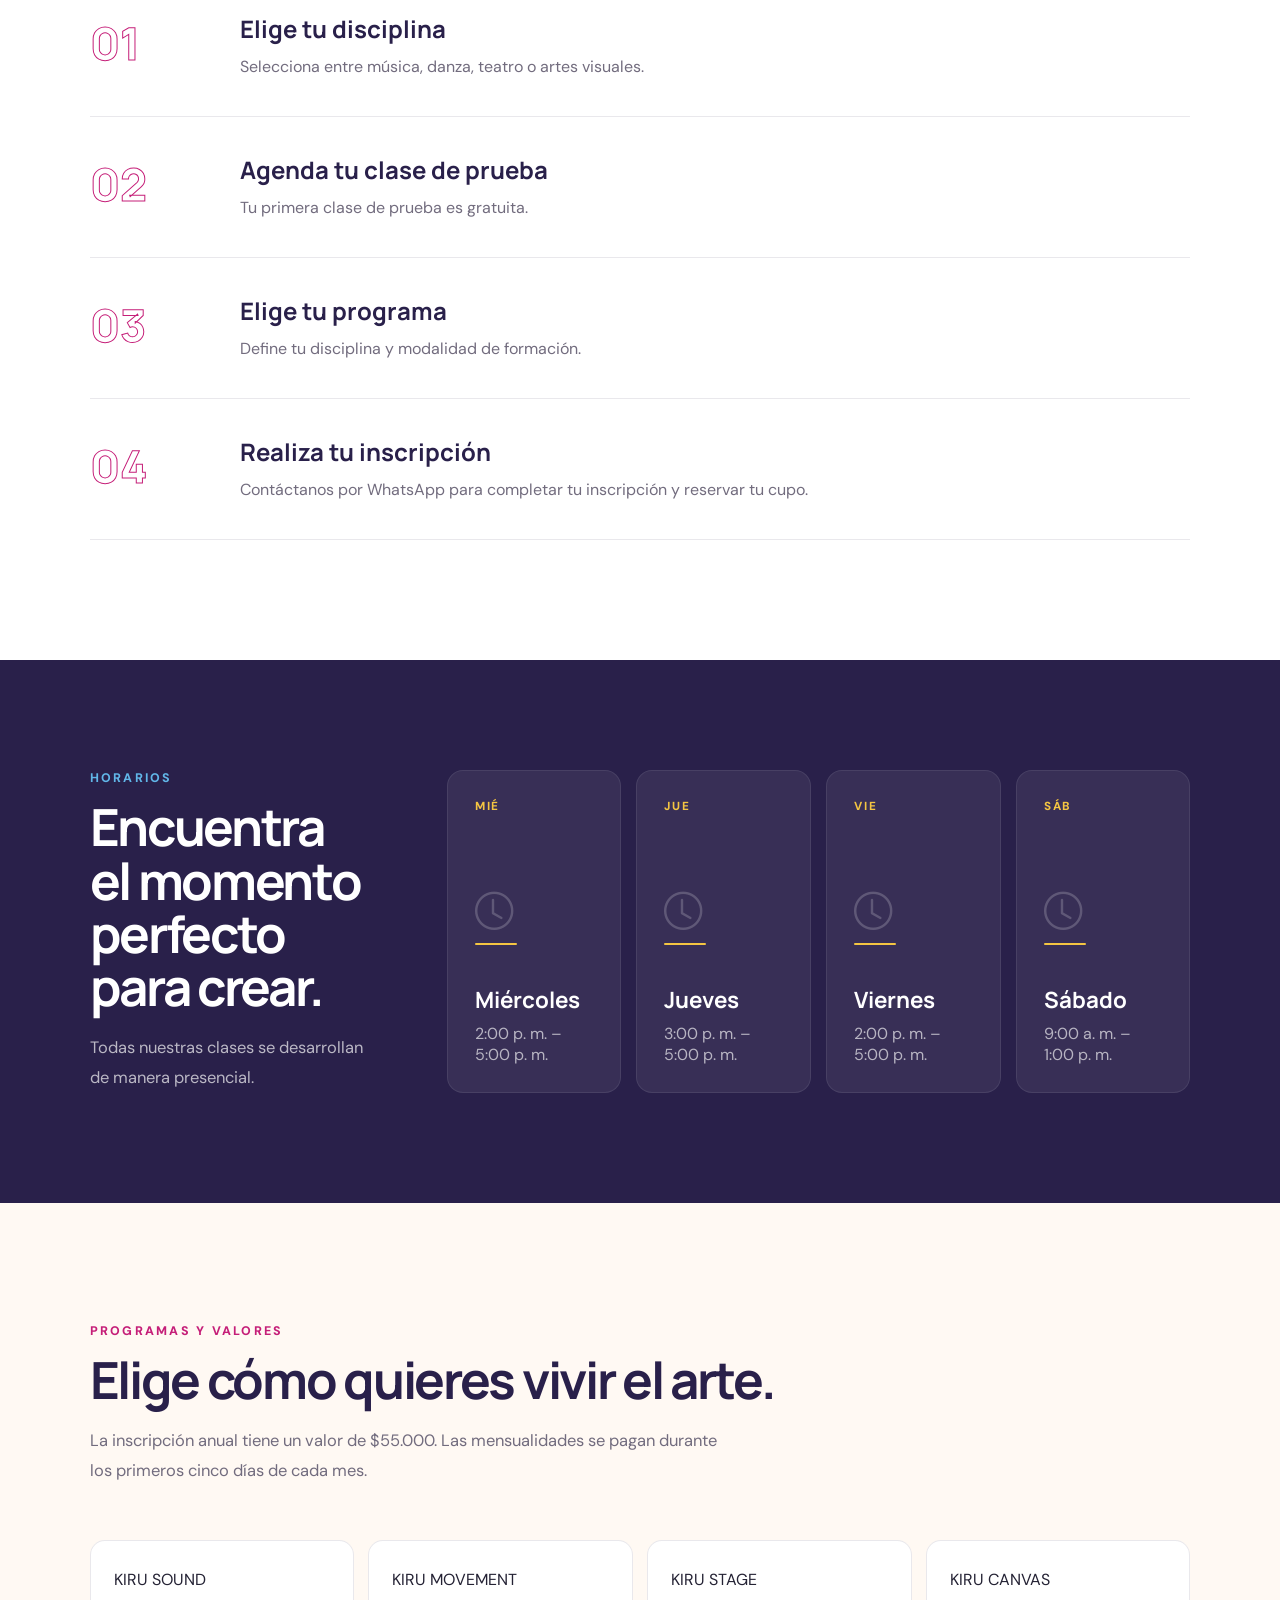
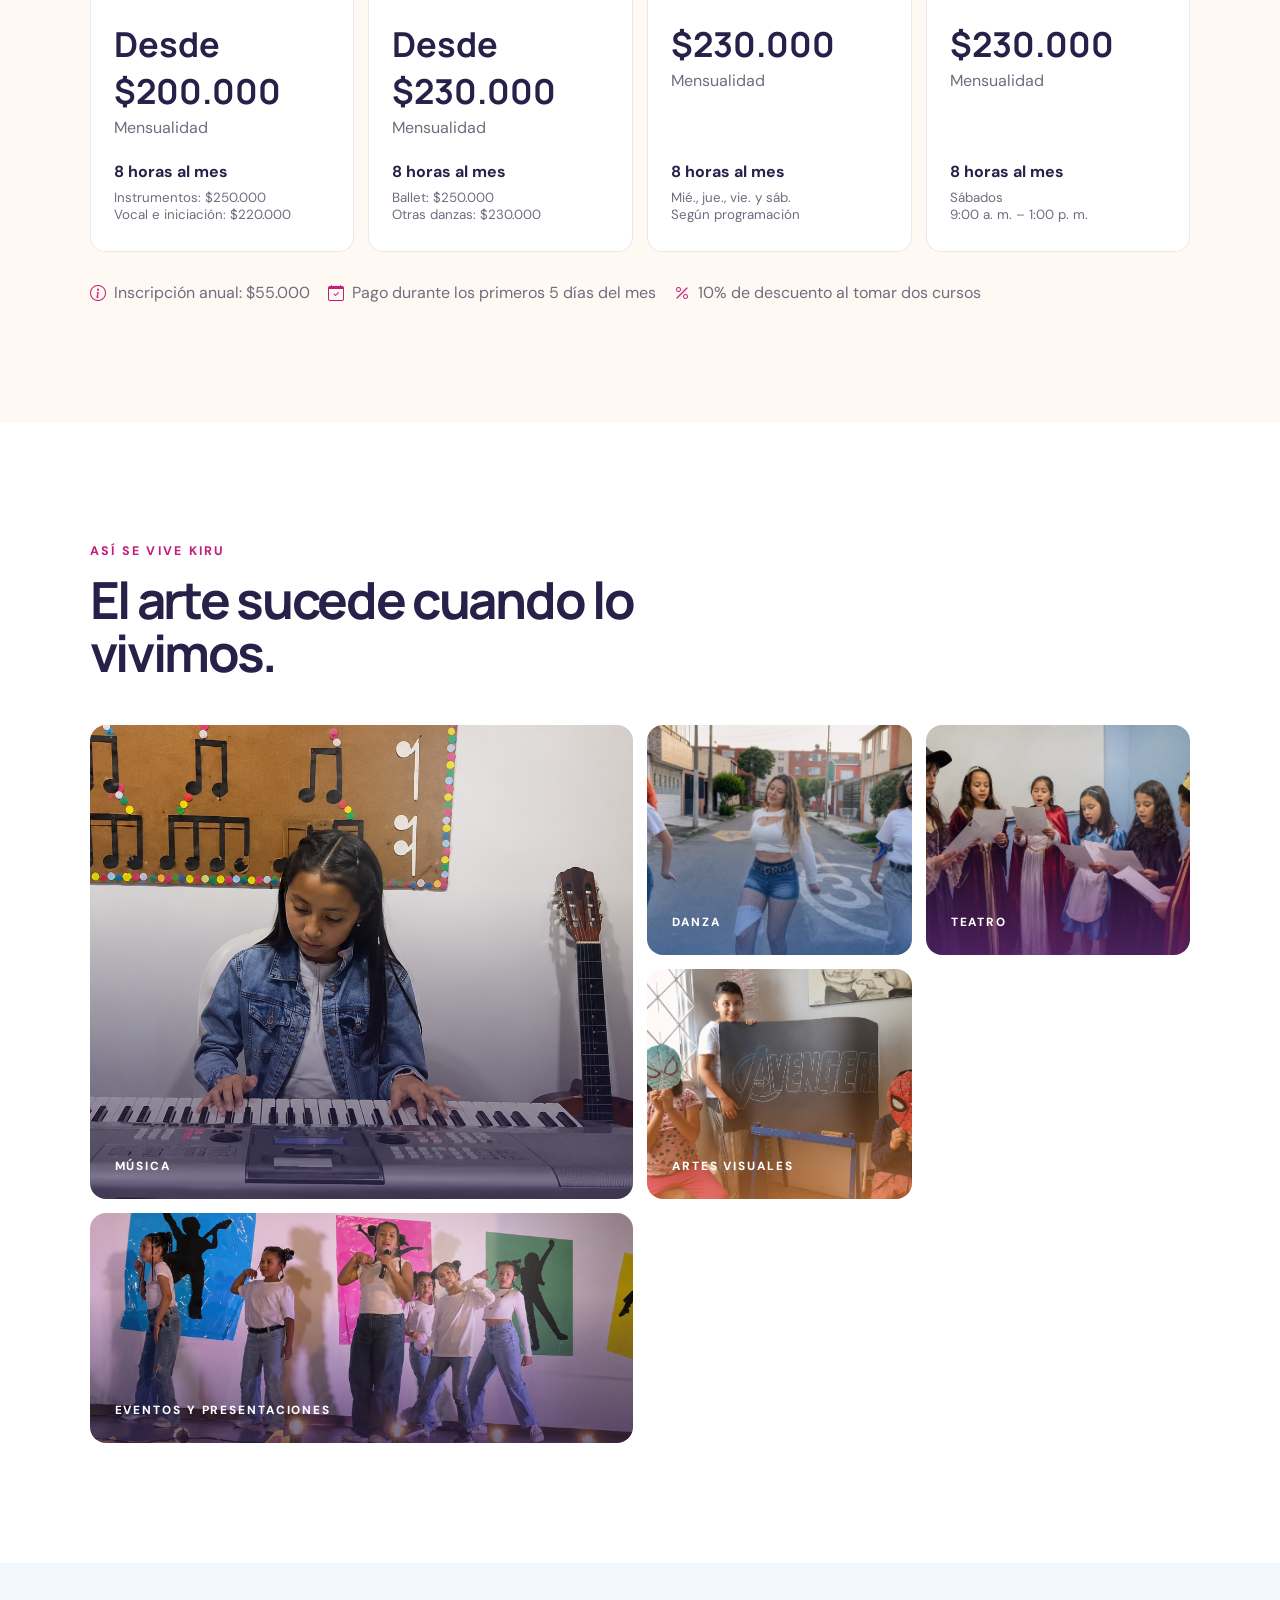
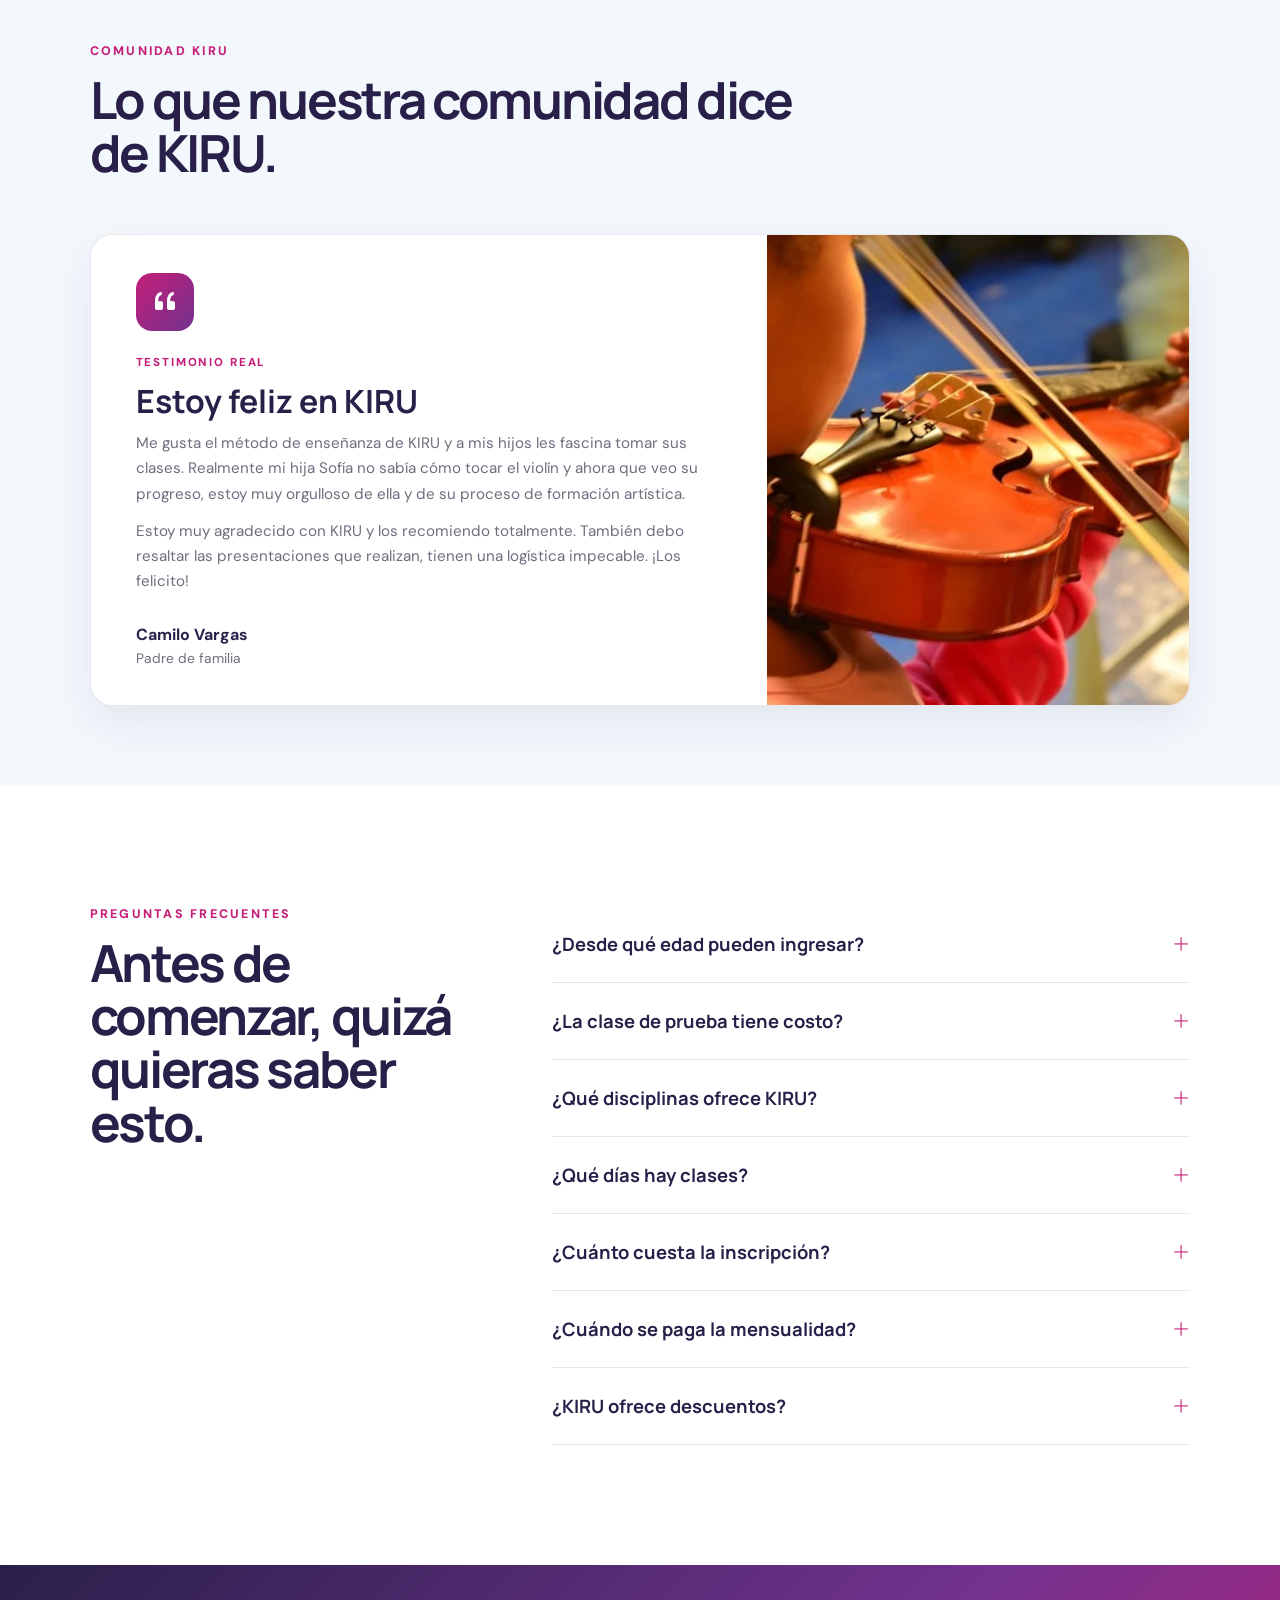
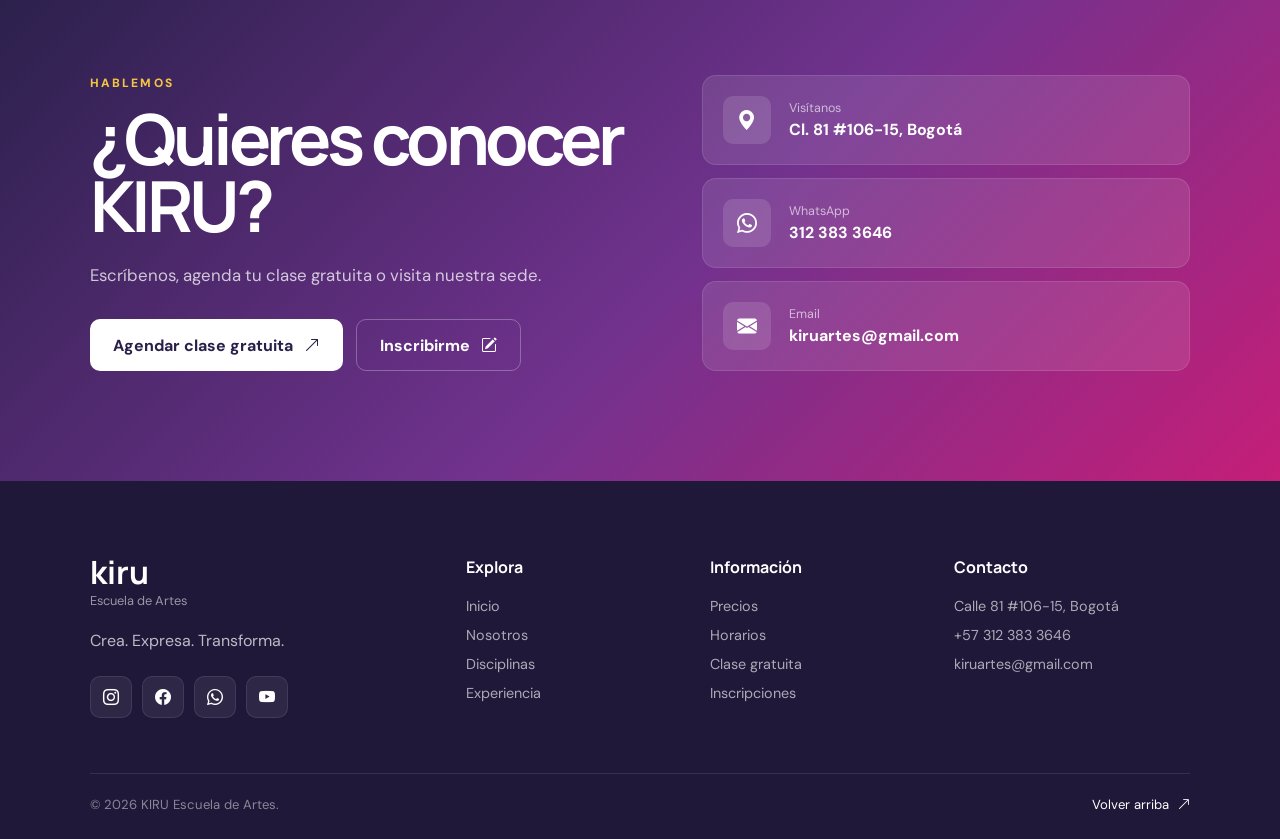
==== commit df876aea: "Actualiza contenido de KIRU" ====
--- a/index.html
+++ b/index.html
@@ -762,7 +762,7 @@
 
             <small>
                 Instrumentos: $250.000<br>
-                Vocal e iniciación: $200.000
+                Vocal e iniciación: $220.000
             </small>
 
         </a>
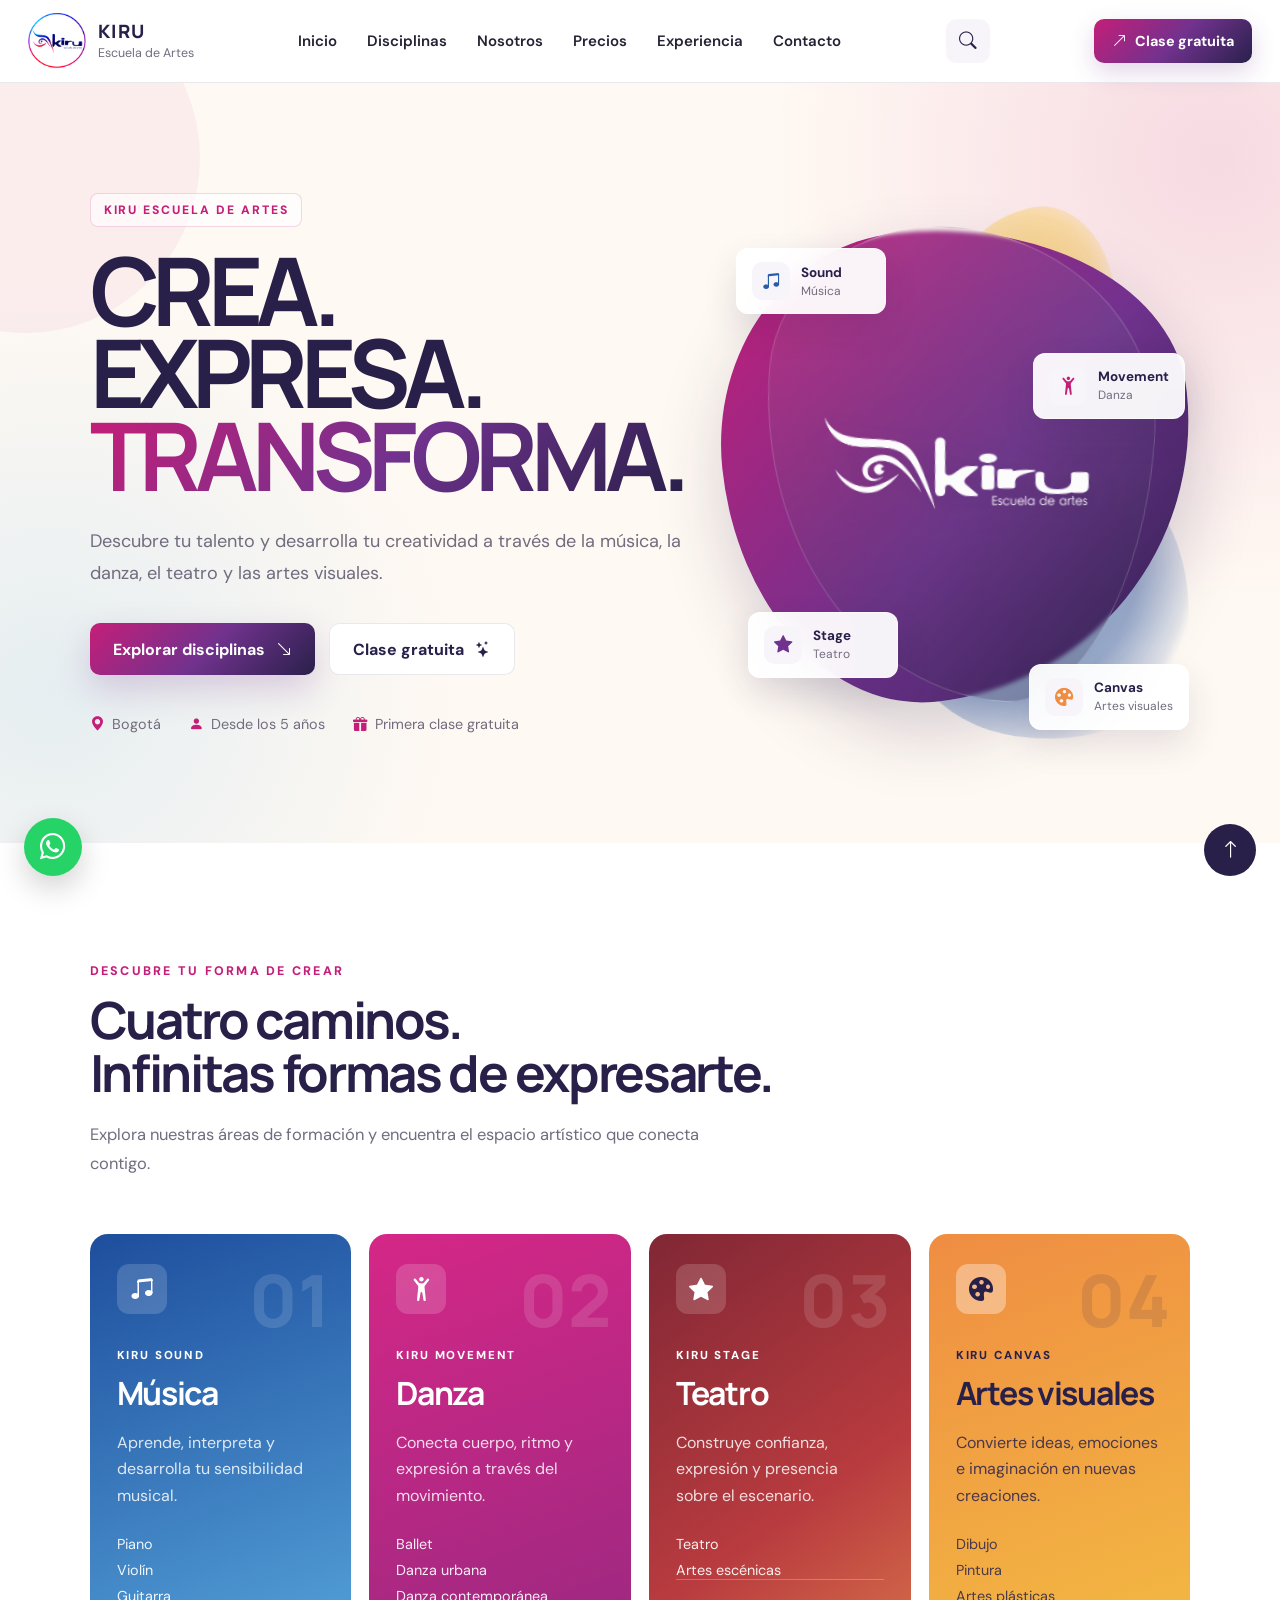
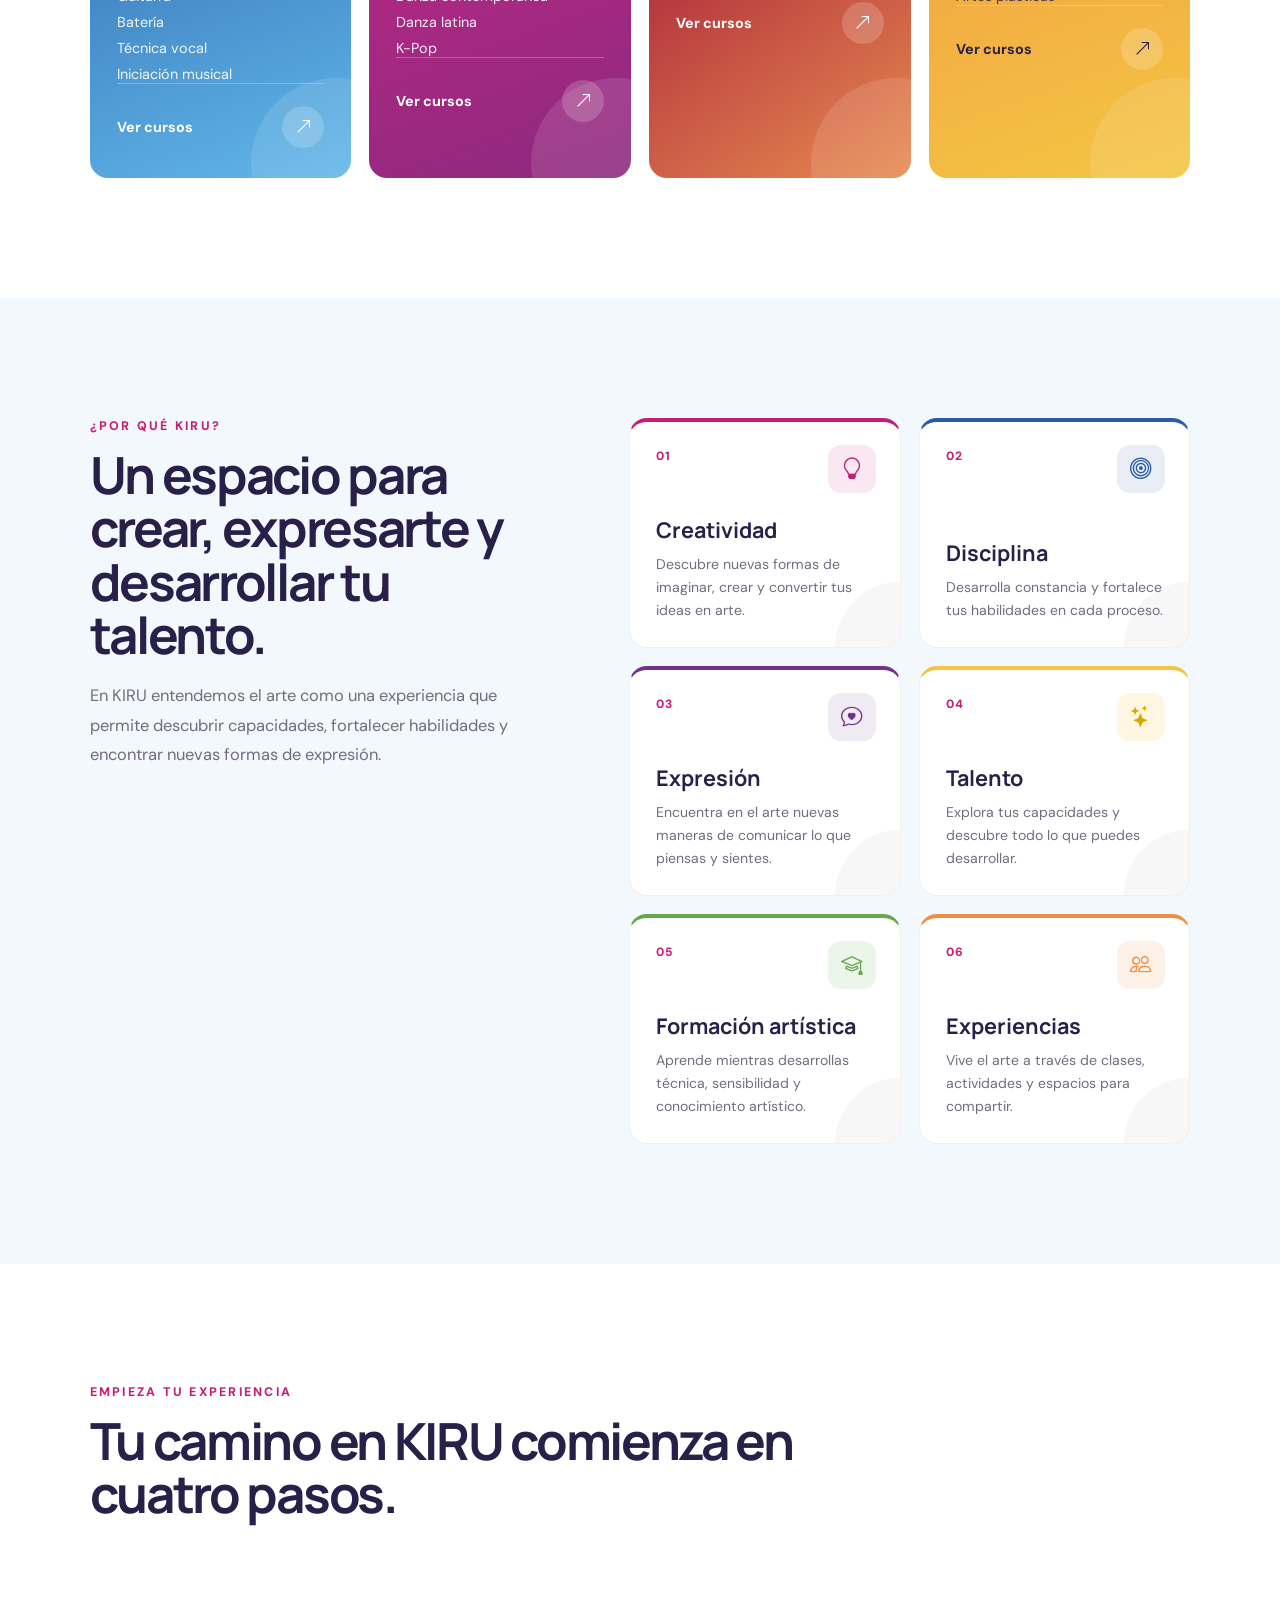
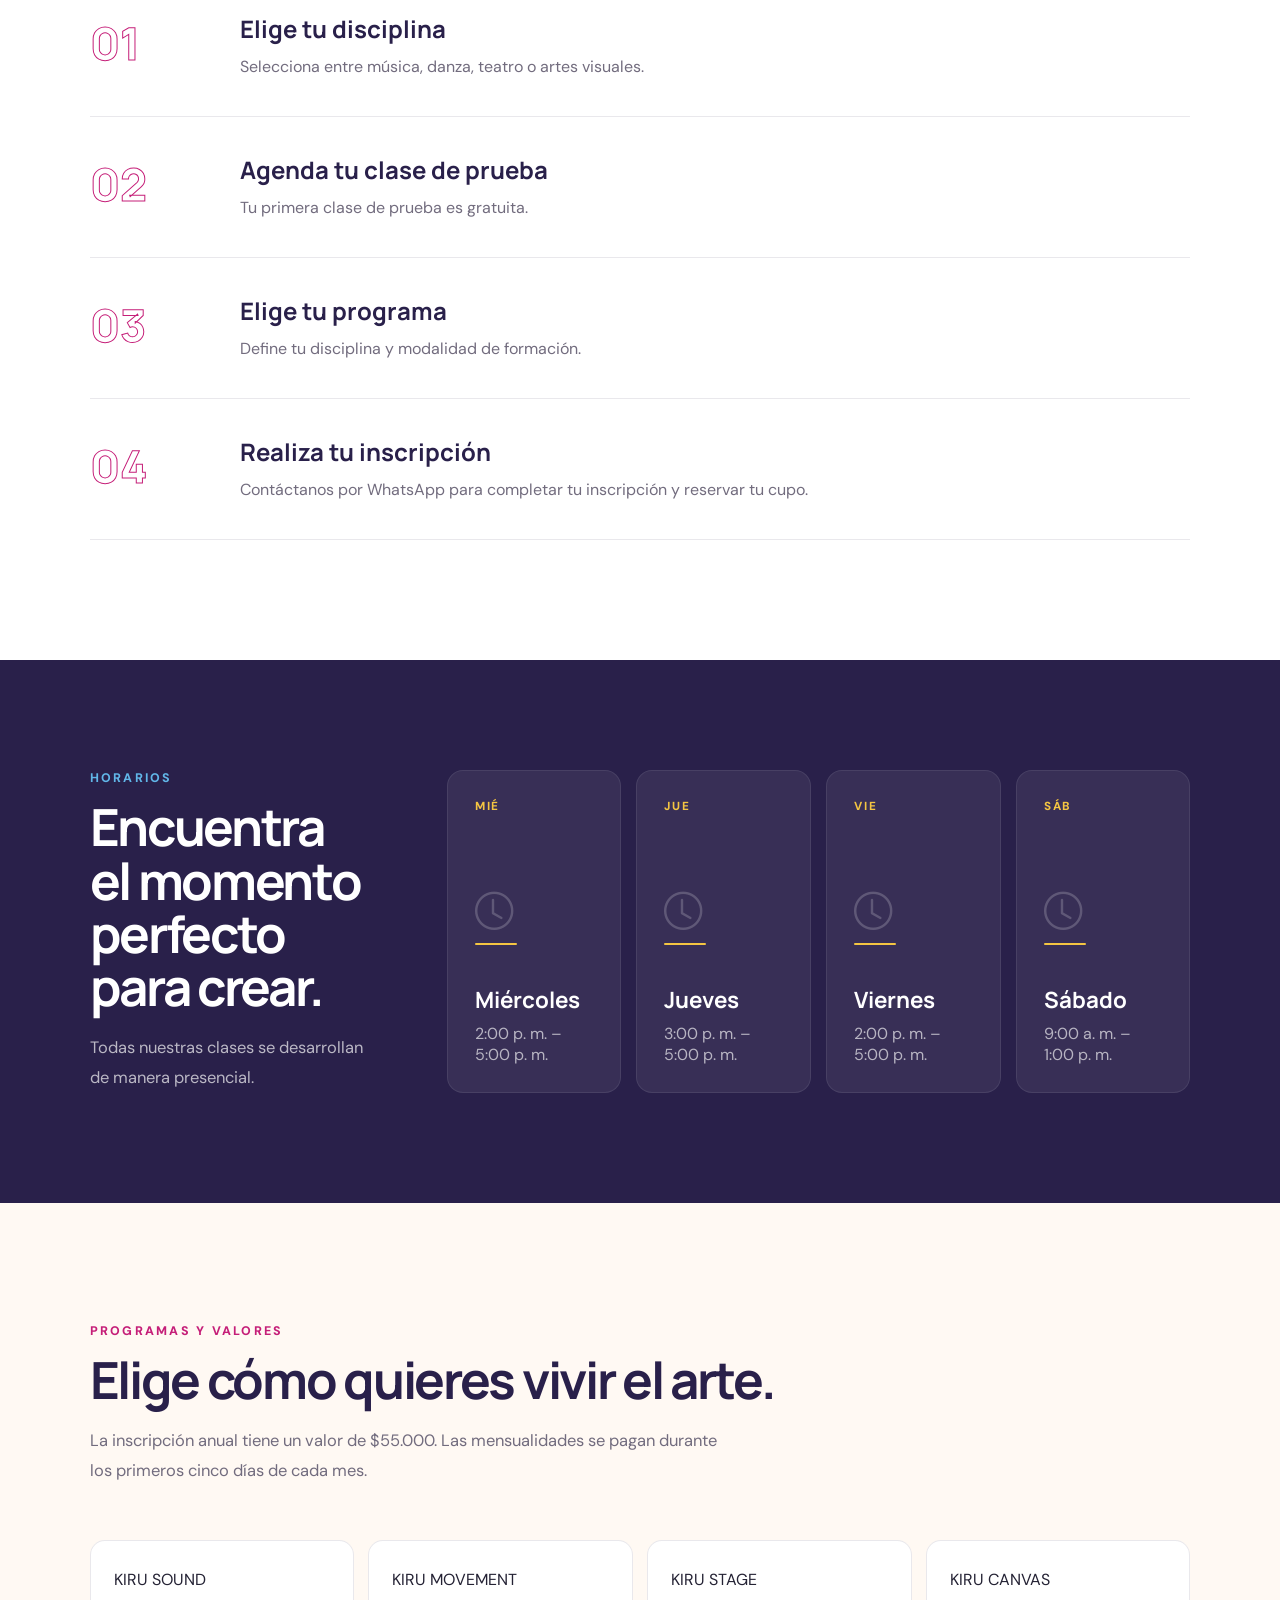
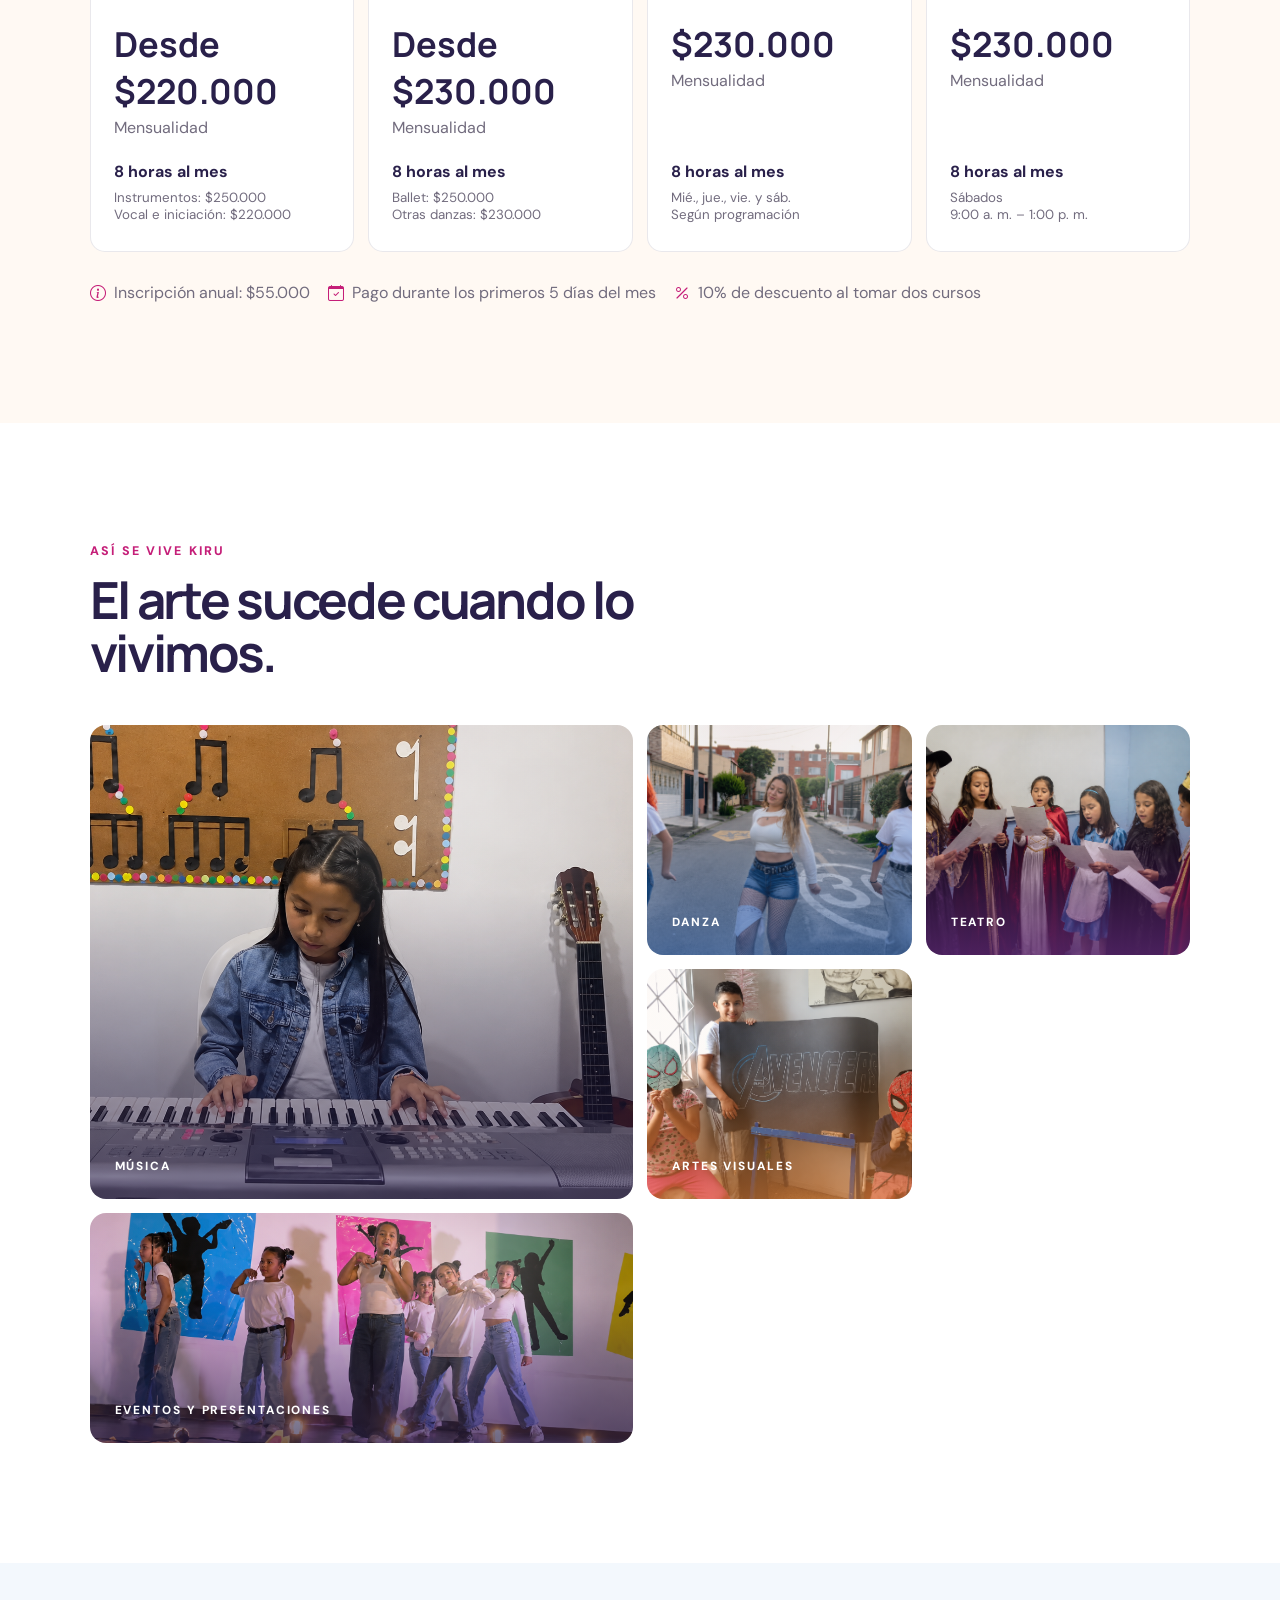
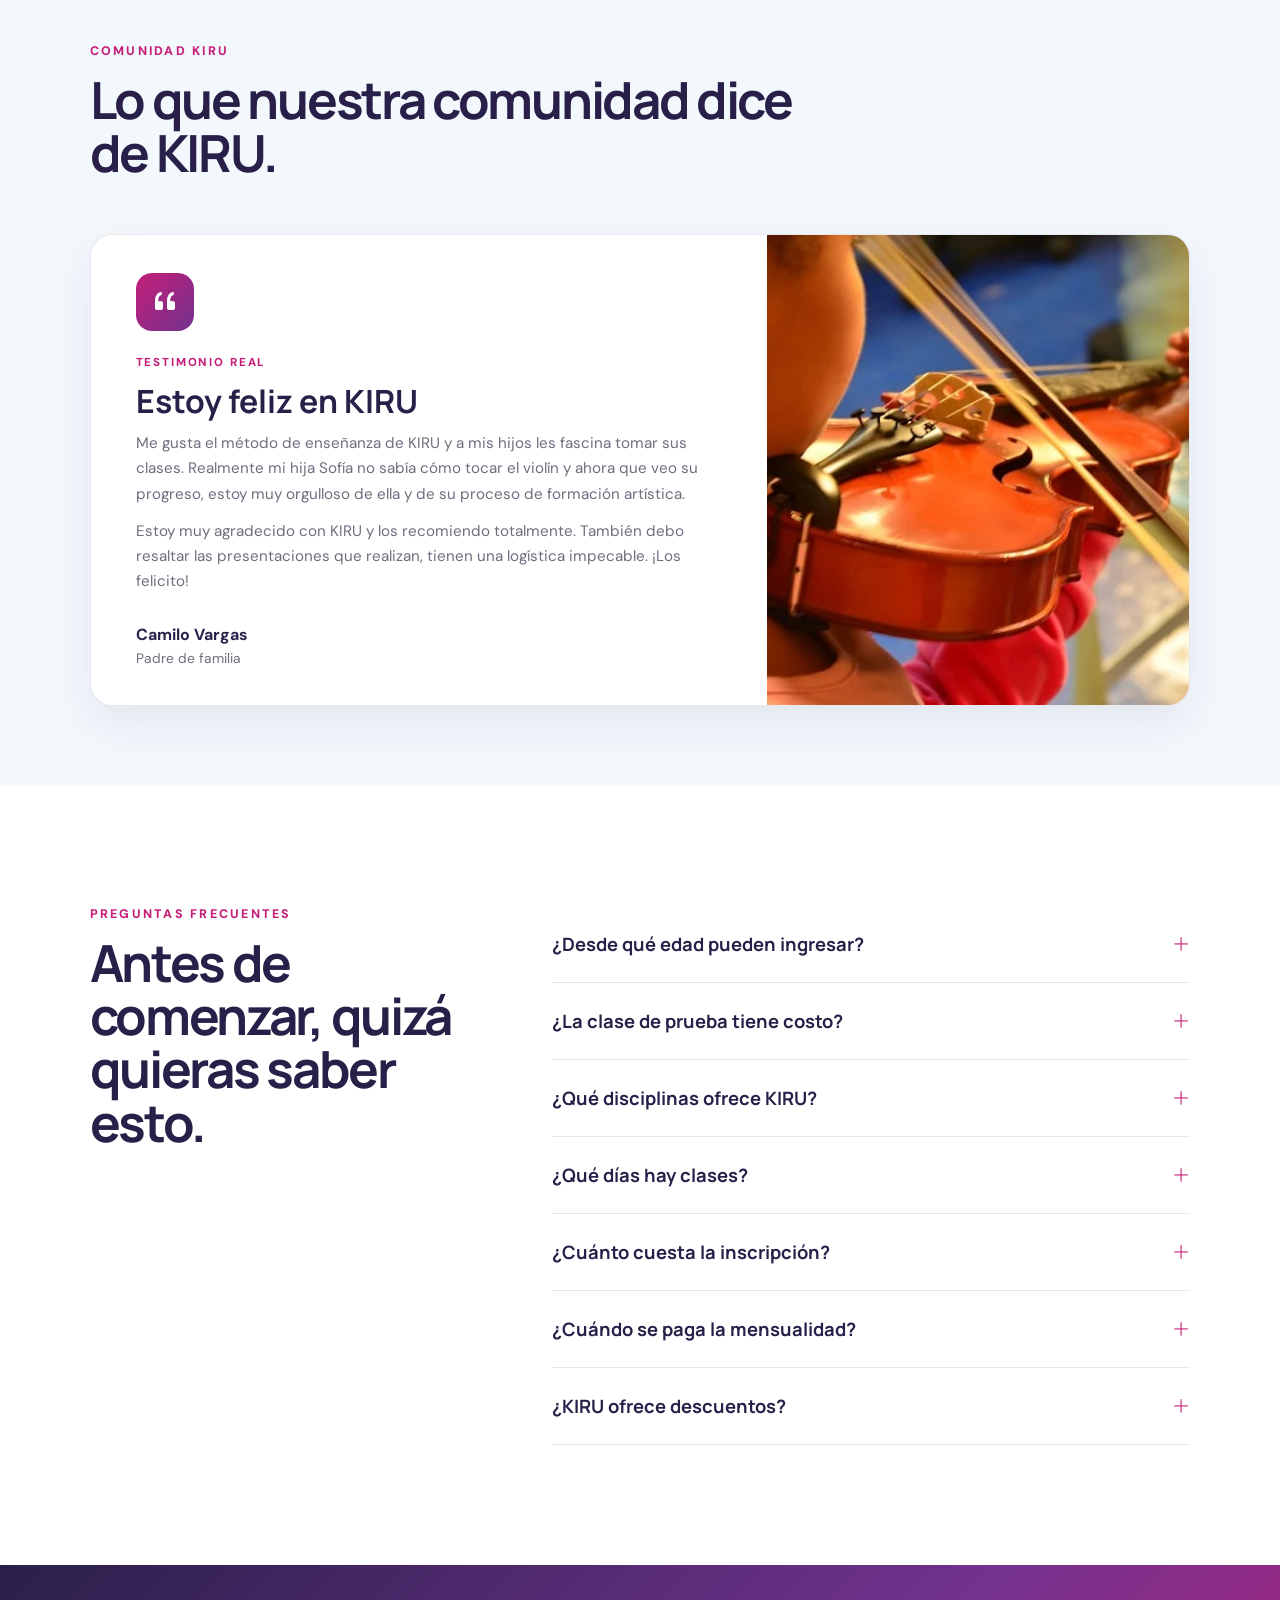
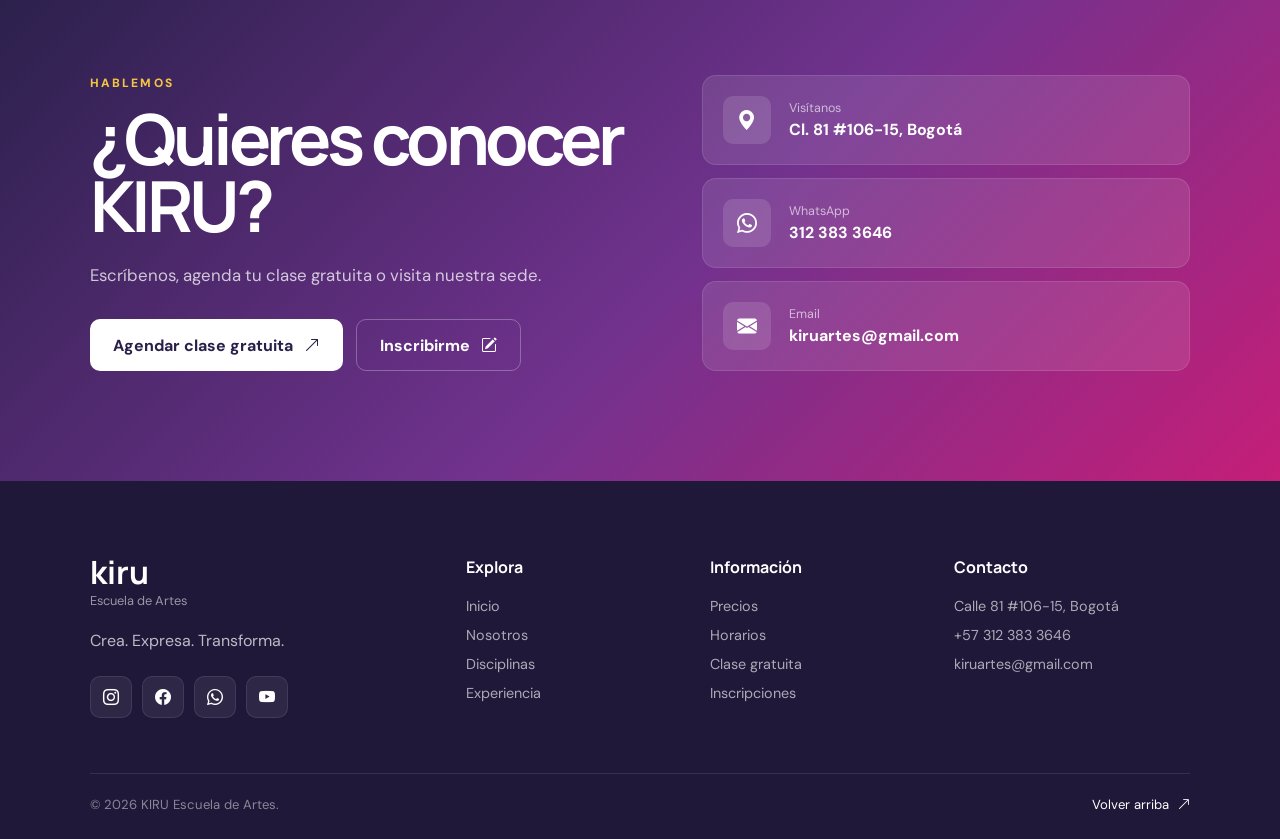
==== commit f8eaa620: "Actualiza contenido de KIRU" ====
--- a/index.html
+++ b/index.html
@@ -754,7 +754,7 @@
 
             <span>KIRU SOUND</span>
 
-            <h3>Desde $200.000</h3>
+            <h3>Desde $220.000</h3>
 
             <p>Mensualidad</p>
 
